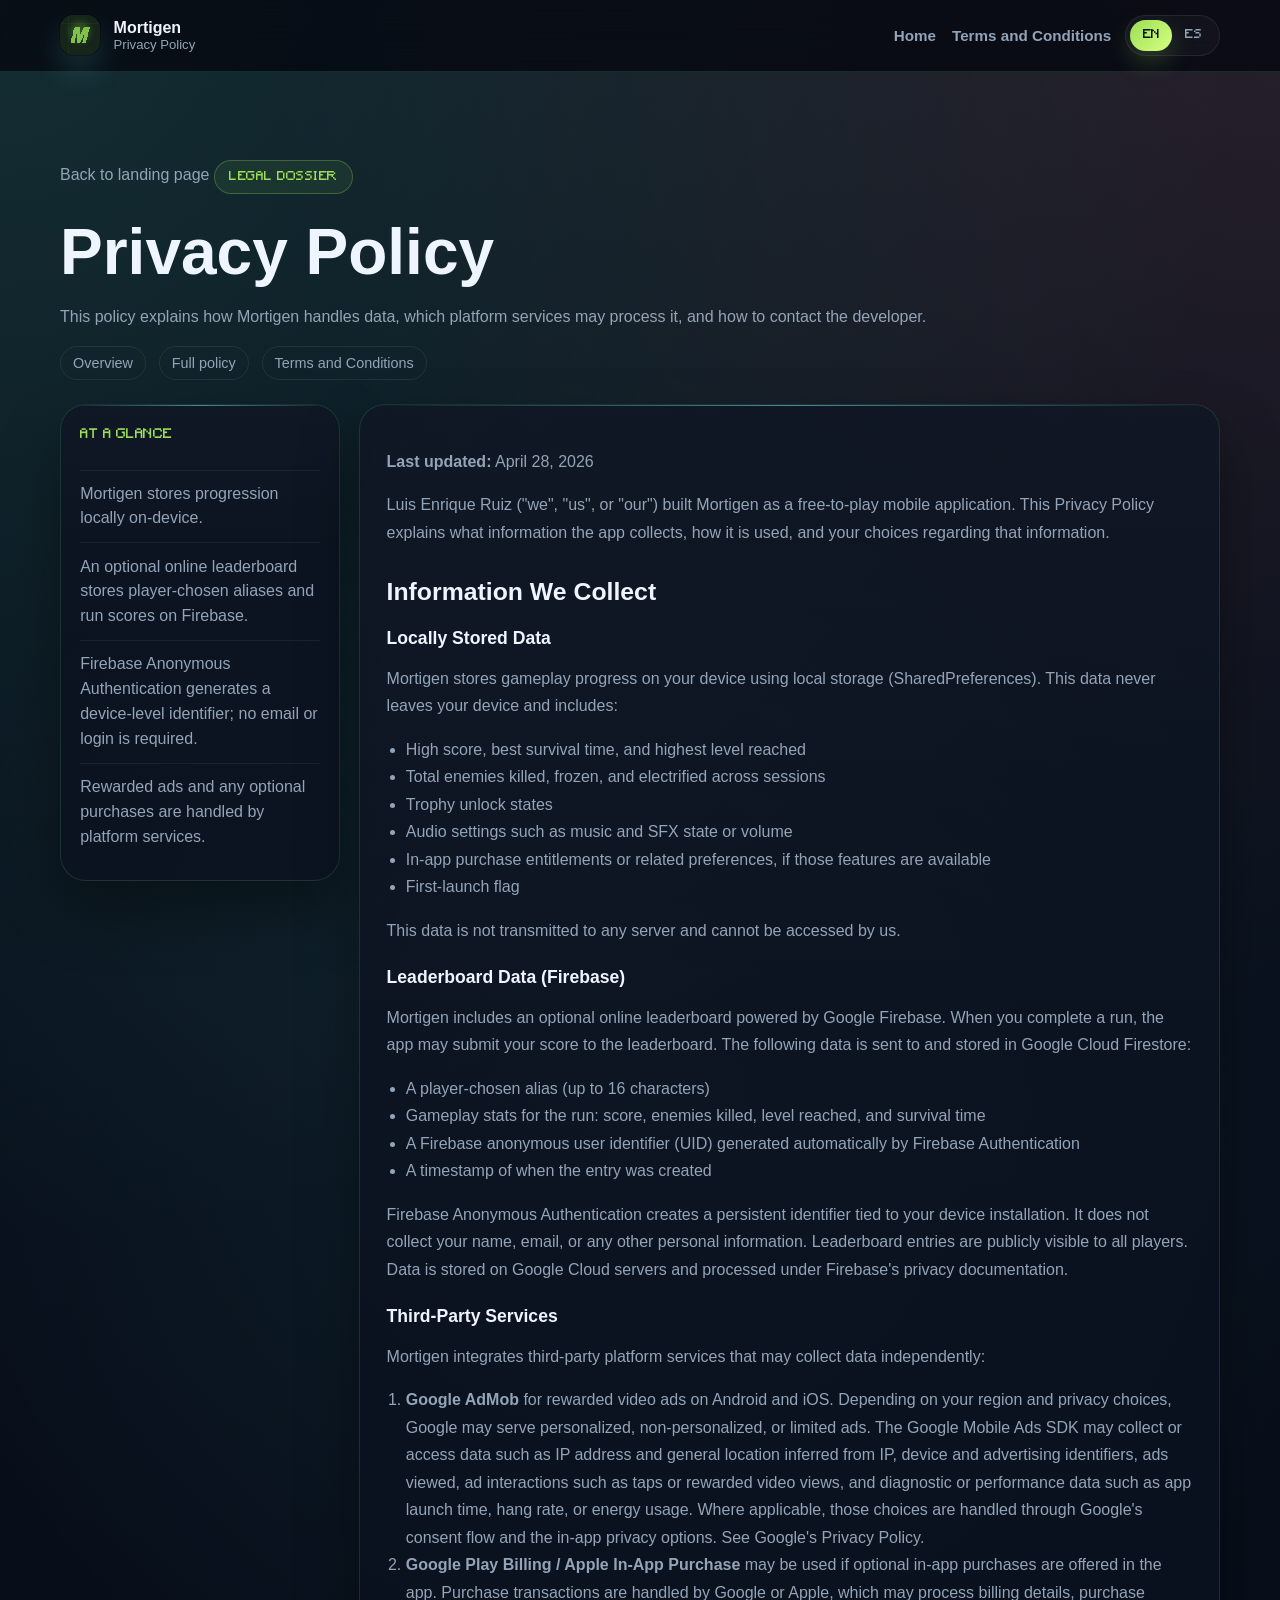
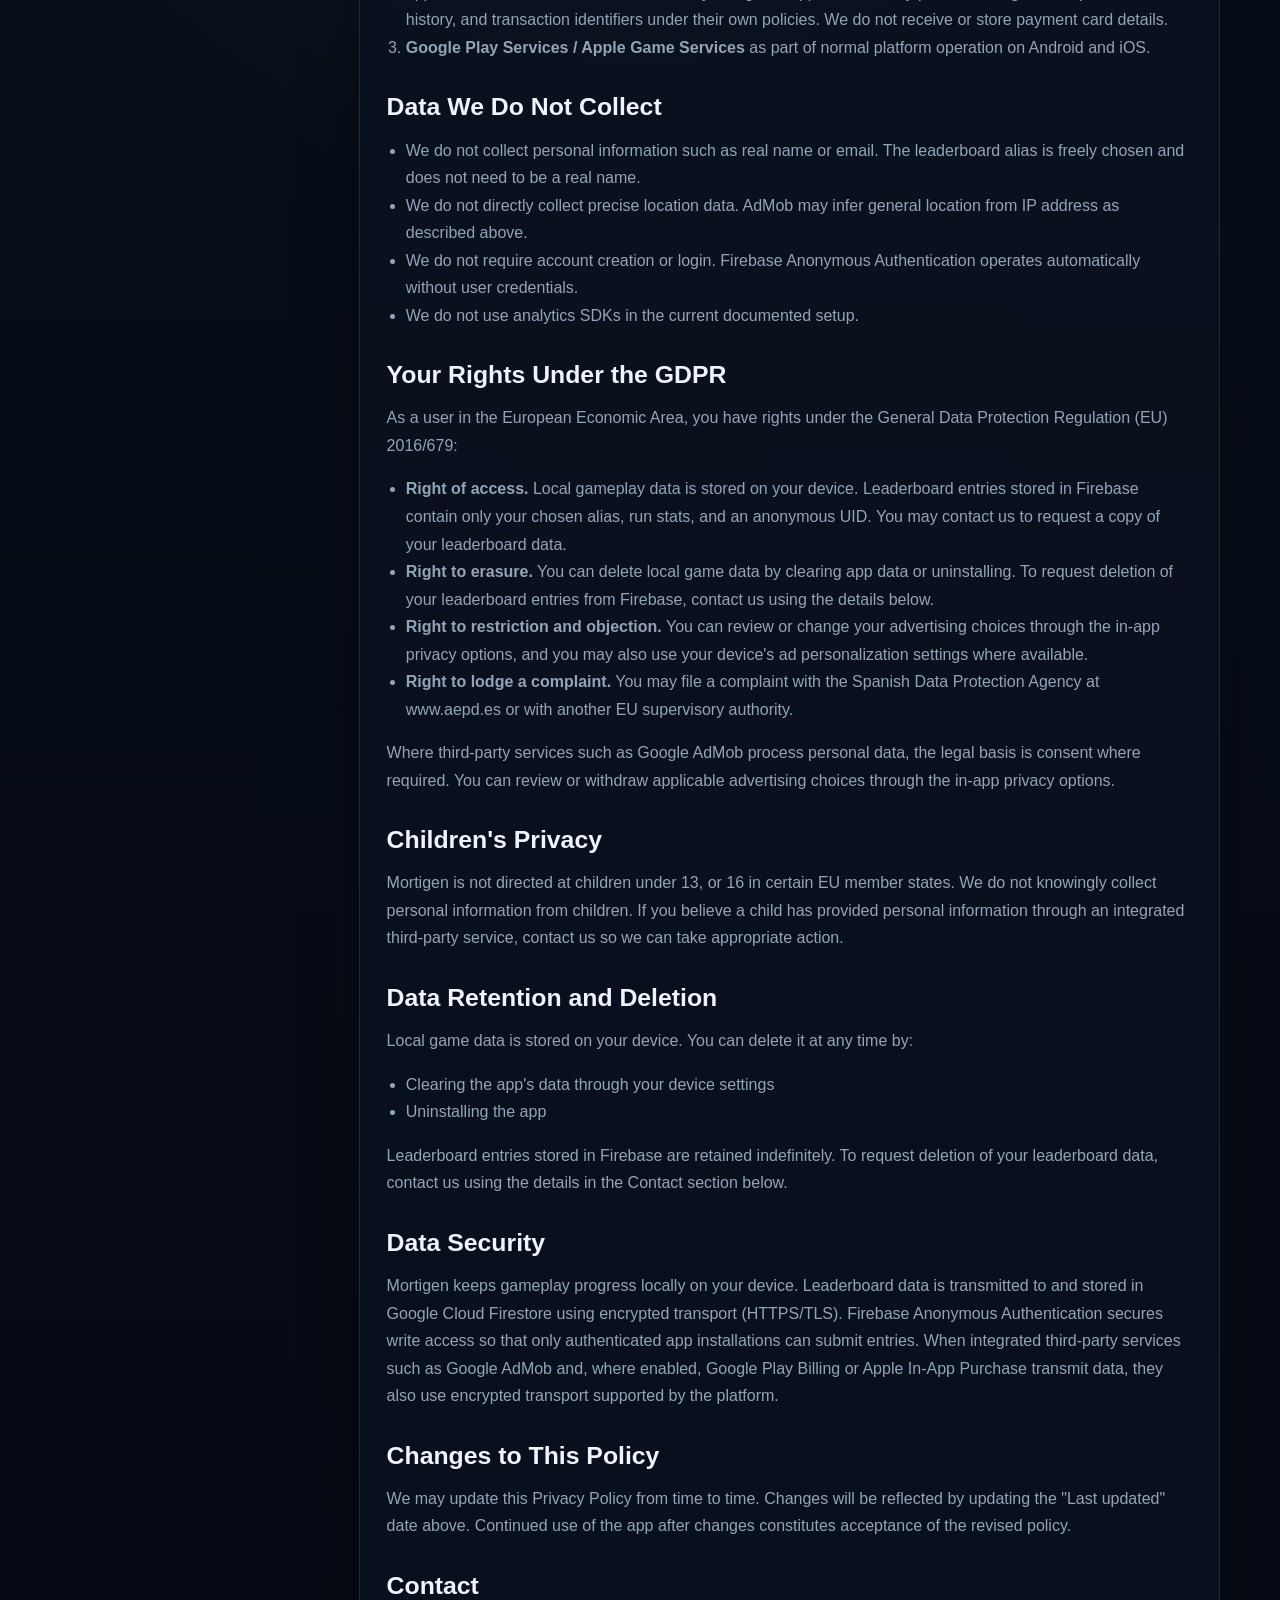
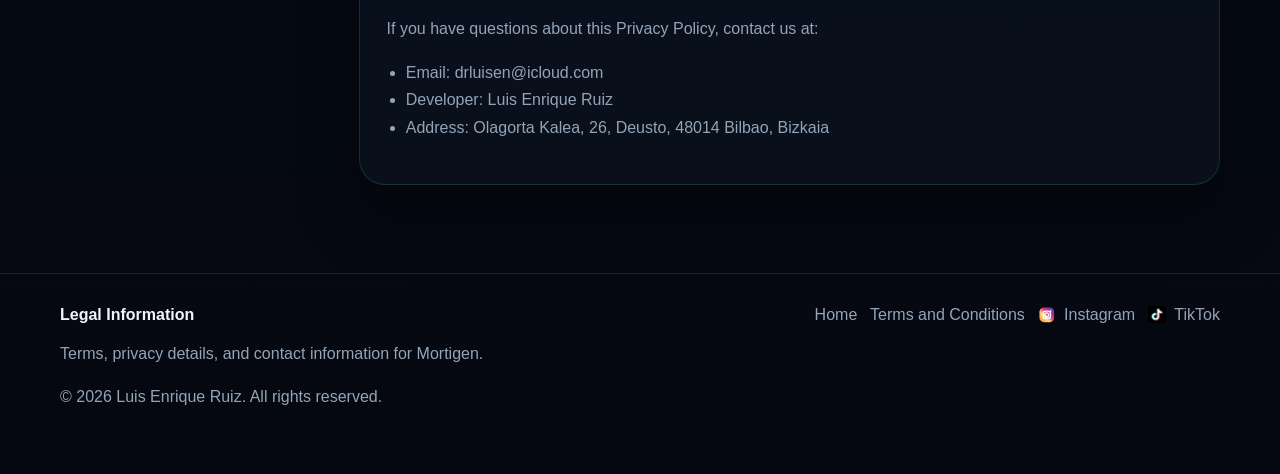
==== privacy.html @ a8d17918 "fixes" ====
<!doctype html>
<html lang="en">
  <head>
    <meta charset="utf-8">
    <meta name="viewport" content="width=device-width, initial-scale=1">
    <title data-i18n="privacyPage.meta.title">Mortigen | Privacy Policy</title>
    <meta
      name="description"
      data-i18n-content="privacyPage.meta.description"
      content="Privacy Policy for Mortigen, covering local storage, optional platform services, and user rights."
    >
    <meta property="og:type" content="website">
    <meta
      property="og:title"
      data-i18n-content="privacyPage.meta.title"
      content="Mortigen | Privacy Policy"
    >
    <meta
      property="og:description"
      data-i18n-content="privacyPage.meta.description"
      content="Privacy Policy for Mortigen, covering local storage, optional platform services, and user rights."
    >
    <meta property="og:url" content="https://koldo92.github.io/mortigen/privacy.html">
    <meta property="og:image" content="https://koldo92.github.io/mortigen/assets/images/night.png">
    <meta name="twitter:card" content="summary_large_image">
    <meta
      name="twitter:title"
      data-i18n-content="privacyPage.meta.title"
      content="Mortigen | Privacy Policy"
    >
    <meta
      name="twitter:description"
      data-i18n-content="privacyPage.meta.description"
      content="Privacy Policy for Mortigen, covering local storage, optional platform services, and user rights."
    >
    <meta name="twitter:image" content="https://koldo92.github.io/mortigen/assets/images/night.png">
    <link rel="icon" type="image/png" sizes="32x32" href="assets/images/favicon-32x32.png">
    <link rel="icon" type="image/png" sizes="16x16" href="assets/images/favicon-16x16.png">
    <link rel="icon" type="image/png" sizes="192x192" href="assets/images/favicon-192x192.png">
    <link rel="apple-touch-icon" sizes="180x180" href="assets/images/apple-touch-icon.png">
    <meta name="theme-color" content="#050811">
    <link rel="stylesheet" href="assets/css/site.css">
    <script src="assets/js/home-i18n.js" defer></script>
  </head>
  <body>
    <header class="topbar">
      <div class="container topbar-inner">
        <a
          class="brand"
          href="index.html"
          data-i18n-href="links.home"
          data-i18n-aria-label="brand.homeAria"
          aria-label="Mortigen home"
        >
          <span class="brand-mark">
            <img
              class="pixel-art"
              src="assets/images/app_icon.png"
              alt=""
              aria-hidden="true"
            >
          </span>
          <span class="brand-copy">
            <strong>Mortigen</strong>
            <small data-i18n="privacyPage.brandTagline">Privacy Policy</small>
          </span>
        </a>

        <div class="topbar-tools">
          <nav
            class="nav"
            data-i18n-aria-label="nav.primaryAria"
            aria-label="Primary navigation"
          >
            <a
              href="index.html"
              data-i18n="nav.home"
              data-i18n-href="links.home"
            >
              Home
            </a>
            <a
              href="terms.html"
              data-i18n="nav.terms"
              data-i18n-href="links.terms"
            >
              Terms and Conditions
            </a>
          </nav>

          <div
            class="lang-switch"
            role="group"
            data-i18n-aria-label="lang.aria"
            aria-label="Language selector"
          >
            <button
              class="lang-switch__button"
              type="button"
              data-lang-toggle="en"
              aria-pressed="true"
            >
              EN
            </button>
            <button
              class="lang-switch__button"
              type="button"
              data-lang-toggle="es"
              aria-pressed="false"
            >
              ES
            </button>
          </div>
        </div>
      </div>
    </header>

    <main>
      <section class="section legal-hero">
        <div class="container">
          <a
            class="back-link"
            href="index.html"
            data-i18n="privacyPage.backLink"
            data-i18n-href="links.home"
          >
            Back to landing page
          </a>
          <span class="pill" data-i18n="privacyPage.hero.pill">Legal dossier</span>
          <h1 data-i18n="privacyPage.hero.heading">Privacy Policy</h1>
          <p
            class="section-copy legal-intro"
            data-i18n-html="privacyPage.hero.intro"
          >
            This policy explains how Mortigen handles data, which platform
            services may process it, and how to contact the developer.
          </p>
          <div class="quick-links">
            <a href="#overview" data-i18n="privacyPage.quick.overview">Overview</a>
            <a href="#full-policy" data-i18n="privacyPage.quick.fullPolicy">
              Full policy
            </a>
            <a
              href="terms.html"
              data-i18n="nav.terms"
              data-i18n-href="links.terms"
            >
              Terms and Conditions
            </a>
          </div>
        </div>
      </section>

      <section class="section section-tight">
        <div class="container legal-shell">
          <aside class="legal-sidebar">
            <article class="legal-card panel" id="overview">
              <span class="section-kicker" data-i18n="privacyPage.overview.kicker">
                At a glance
              </span>
              <ul>
                <li data-i18n="privacyPage.overview.item1">
                  Mortigen stores progression locally on-device.
                </li>
                <li data-i18n="privacyPage.overview.item2">
                  An optional online leaderboard stores player-chosen aliases
                  and run scores on Firebase.
                </li>
                <li data-i18n="privacyPage.overview.item3">
                  Firebase Anonymous Authentication generates a device-level
                  identifier; no email or login is required.
                </li>
                <li data-i18n="privacyPage.overview.item4">
                  Rewarded ads and any optional purchases are handled by
                  platform services.
                </li>
              </ul>
            </article>

          </aside>

          <article class="legal-article panel" id="full-policy">
            <p data-i18n-html="privacyPage.lastUpdated">
              <strong>Last updated:</strong> April 28, 2026
            </p>

            <p data-i18n-html="privacyPage.intro">
              Luis Enrique Ruiz ("we", "us", or "our") built Mortigen as a
              free-to-play mobile application. This Privacy Policy explains what
              information the app collects, how it is used, and your choices
              regarding that information.
            </p>

            <h2 data-i18n="privacyPage.collect.heading">Information We Collect</h2>

            <h3 data-i18n="privacyPage.local.heading">Locally Stored Data</h3>
            <p data-i18n="privacyPage.local.body1">
              Mortigen stores gameplay progress on your device using local
              storage (SharedPreferences). This data never leaves your device
              and includes:
            </p>
            <ul>
              <li data-i18n="privacyPage.local.item1">
                High score, best survival time, and highest level reached
              </li>
              <li data-i18n="privacyPage.local.item2">
                Total enemies killed, frozen, and electrified across sessions
              </li>
              <li data-i18n="privacyPage.local.item3">Trophy unlock states</li>
              <li data-i18n="privacyPage.local.item4">
                Audio settings such as music and SFX state or volume
              </li>
              <li data-i18n="privacyPage.local.item5">
                In-app purchase entitlements or related preferences, if those
                features are available
              </li>
              <li data-i18n="privacyPage.local.item6">First-launch flag</li>
            </ul>
            <p data-i18n="privacyPage.local.body2">
              This data is not transmitted to any server and cannot be accessed
              by us.
            </p>

            <h3 data-i18n="privacyPage.leaderboard.heading">Leaderboard Data (Firebase)</h3>
            <p data-i18n="privacyPage.leaderboard.body1">
              Mortigen includes an optional online leaderboard powered by
              Google Firebase. When you complete a run, the app may submit
              your score to the leaderboard. The following data is sent to
              and stored in Google Cloud Firestore:
            </p>
            <ul>
              <li data-i18n="privacyPage.leaderboard.item1">
                A player-chosen alias (up to 16 characters)
              </li>
              <li data-i18n="privacyPage.leaderboard.item2">
                Gameplay stats for the run: score, enemies killed, level
                reached, and survival time
              </li>
              <li data-i18n="privacyPage.leaderboard.item3">
                A Firebase anonymous user identifier (UID) generated
                automatically by Firebase Authentication
              </li>
              <li data-i18n="privacyPage.leaderboard.item4">
                A timestamp of when the entry was created
              </li>
            </ul>
            <p data-i18n-html="privacyPage.leaderboard.body2">
              Firebase Anonymous Authentication creates a persistent
              identifier tied to your device installation. It does not
              collect your name, email, or any other personal information.
              Leaderboard entries are publicly visible to all players. Data
              is stored on Google Cloud servers and processed under
              <a
                href="https://firebase.google.com/support/privacy"
                target="_blank"
                rel="noopener noreferrer"
              >
                Firebase's privacy documentation
              </a>.
            </p>

            <h3 data-i18n="privacyPage.thirdParty.heading">Third-Party Services</h3>
            <p data-i18n="privacyPage.thirdParty.intro">
              Mortigen integrates third-party platform services that may collect
              data independently:
            </p>
            <ol>
              <li data-i18n-html="privacyPage.thirdParty.item1">
                <strong>Google AdMob</strong> for rewarded video ads on Android
                and iOS. Depending on your region and privacy choices, Google
                may serve personalized, non-personalized, or limited ads. The
                Google Mobile Ads SDK may collect or access data such as IP
                address and general location inferred from IP, device and
                advertising identifiers, ads viewed, ad interactions such as
                taps or rewarded video views, and diagnostic or performance
                data such as app launch time, hang rate, or energy usage.
                Where applicable, those choices are handled through Google's
                consent flow and the in-app privacy options. See
                <a
                  href="https://policies.google.com/privacy"
                  target="_blank"
                  rel="noopener noreferrer"
                >
                  Google's Privacy Policy
                </a>.
              </li>
              <li data-i18n-html="privacyPage.thirdParty.item2">
                <strong>Google Play Billing / Apple In-App Purchase</strong>
                may be used if optional in-app purchases are offered in the
                app. Purchase transactions are handled by Google or Apple,
                which may process billing details, purchase history, and
                transaction identifiers under their own policies. We do not
                receive or store payment card details.
              </li>
              <li data-i18n-html="privacyPage.thirdParty.item3">
                <strong>Google Play Services / Apple Game Services</strong> as
                part of normal platform operation on Android and iOS.
              </li>
            </ol>

            <h2 data-i18n="privacyPage.noCollect.heading">Data We Do Not Collect</h2>
            <ul>
              <li data-i18n="privacyPage.noCollect.item1">
                We do not collect personal information such as real name or
                email. The leaderboard alias is freely chosen and does not
                need to be a real name.
              </li>
              <li data-i18n="privacyPage.noCollect.item2">
                We do not directly collect precise location data. AdMob may
                infer general location from IP address as described above.
              </li>
              <li data-i18n="privacyPage.noCollect.item3">
                We do not require account creation or login. Firebase
                Anonymous Authentication operates automatically without
                user credentials.
              </li>
              <li data-i18n="privacyPage.noCollect.item4">
                We do not use analytics SDKs in the current documented setup.
              </li>
            </ul>

            <h2 data-i18n="privacyPage.gdpr.heading">Your Rights Under the GDPR</h2>
            <p data-i18n="privacyPage.gdpr.intro">
              As a user in the European Economic Area, you have rights under the
              General Data Protection Regulation (EU) 2016/679:
            </p>
            <ul>
              <li data-i18n-html="privacyPage.gdpr.item1">
                <strong>Right of access.</strong> Local gameplay data is
                stored on your device. Leaderboard entries stored in
                Firebase contain only your chosen alias, run stats, and an
                anonymous UID. You may contact us to request a copy of your
                leaderboard data.
              </li>
              <li data-i18n-html="privacyPage.gdpr.item2">
                <strong>Right to erasure.</strong> You can delete local game
                data by clearing app data or uninstalling. To request
                deletion of your leaderboard entries from Firebase, contact
                us using the details below.
              </li>
              <li data-i18n-html="privacyPage.gdpr.item3">
                <strong>Right to restriction and objection.</strong> You can
                review or change your advertising choices through the in-app
                privacy options, and you may also use your device's ad
                personalization settings where available.
              </li>
              <li data-i18n-html="privacyPage.gdpr.item4">
                <strong>Right to lodge a complaint.</strong> You may file a
                complaint with the Spanish Data Protection Agency at
                <a
                  href="https://www.aepd.es"
                  target="_blank"
                  rel="noopener noreferrer"
                >
                  www.aepd.es
                </a>
                or with another EU supervisory authority.
              </li>
            </ul>
            <p data-i18n="privacyPage.gdpr.body">
              Where third-party services such as Google AdMob process personal
              data, the legal basis is consent where required. You can review
              or withdraw applicable advertising choices through the in-app
              privacy options.
            </p>

            <h2 data-i18n="privacyPage.children.heading">Children's Privacy</h2>
            <p data-i18n="privacyPage.children.body">
              Mortigen is not directed at children under 13, or 16 in certain
              EU member states. We do not knowingly collect personal information
              from children. If you believe a child has provided personal
              information through an integrated third-party service, contact us
              so we can take appropriate action.
            </p>

            <h2 data-i18n="privacyPage.retention.heading">
              Data Retention and Deletion
            </h2>
            <p data-i18n="privacyPage.retention.intro">
              Local game data is stored on your device. You can delete it
              at any time by:
            </p>
            <ul>
              <li data-i18n="privacyPage.retention.item1">
                Clearing the app's data through your device settings
              </li>
              <li data-i18n="privacyPage.retention.item2">Uninstalling the app</li>
            </ul>
            <p data-i18n="privacyPage.retention.body">
              Leaderboard entries stored in Firebase are retained
              indefinitely. To request deletion of your leaderboard data,
              contact us using the details in the Contact section below.
            </p>

            <h2 data-i18n="privacyPage.security.heading">Data Security</h2>
            <p data-i18n="privacyPage.security.body">
              Mortigen keeps gameplay progress locally on your device.
              Leaderboard data is transmitted to and stored in Google Cloud
              Firestore using encrypted transport (HTTPS/TLS). Firebase
              Anonymous Authentication secures write access so that only
              authenticated app installations can submit entries. When
              integrated third-party services such as Google AdMob and,
              where enabled, Google Play Billing or Apple In-App Purchase
              transmit data, they also use encrypted transport supported by
              the platform.
            </p>

            <h2 data-i18n="privacyPage.changes.heading">Changes to This Policy</h2>
            <p data-i18n="privacyPage.changes.body">
              We may update this Privacy Policy from time to time. Changes will
              be reflected by updating the "Last updated" date above. Continued
              use of the app after changes constitutes acceptance of the revised
              policy.
            </p>

            <h2 data-i18n="privacyPage.contact.heading">Contact</h2>
            <p data-i18n="privacyPage.contact.intro">
              If you have questions about this Privacy Policy, contact us at:
            </p>
            <ul>
              <li data-i18n-html="privacyPage.contact.item1">
                Email: drluisen@icloud.com
              </li>
              <li data-i18n-html="privacyPage.contact.item2">
                Developer: Luis Enrique Ruiz
              </li>
              <li data-i18n-html="privacyPage.contact.item3">
                Address: Olagorta Kalea, 26, Deusto, 48014 Bilbao, Bizkaia
              </li>
            </ul>
          </article>
        </div>
      </section>
    </main>

    <footer class="footer">
      <div class="container footer-inner">
        <div>
          <strong data-i18n="legal.footer.title">Legal Information</strong>
          <p data-i18n="legal.footer.body">
            Terms, privacy details, and contact information for Mortigen.
          </p>
          <p data-i18n="footer.copyright">
            © 2026 Luis Enrique Ruiz. All rights reserved.
          </p>
        </div>

        <div class="footer-links">
          <a
            href="index.html"
            data-i18n="nav.home"
            data-i18n-href="links.home"
          >
            Home
          </a>
          <a
            href="terms.html"
            data-i18n="nav.terms"
            data-i18n-href="links.terms"
          >
            Terms and Conditions
          </a>
          <div class="footer-social-links">
            <a
              class="footer-social-link"
              href="https://www.instagram.com/mortigengame"
              target="_blank"
              rel="noopener noreferrer"
              aria-label="Instagram"
              title="Instagram"
            >
              <svg viewBox="0 0 24 24" aria-hidden="true" focusable="false">
                <defs>
                  <linearGradient id="instagram-gradient-privacy" x1="0%" y1="100%" x2="100%" y2="0%">
                    <stop offset="0%" stop-color="#f58529" />
                    <stop offset="35%" stop-color="#feda77" />
                    <stop offset="60%" stop-color="#dd2a7b" />
                    <stop offset="82%" stop-color="#8134af" />
                    <stop offset="100%" stop-color="#515bd4" />
                  </linearGradient>
                </defs>
                <rect x="2" y="2" width="20" height="20" rx="6" fill="url(#instagram-gradient-privacy)" />
                <rect x="7" y="7" width="10" height="10" rx="3" fill="none" stroke="#fff" stroke-width="1.8" />
                <circle cx="12" cy="12" r="2.7" fill="none" stroke="#fff" stroke-width="1.8" />
                <circle cx="17.1" cy="6.9" r="1.2" fill="#fff" />
              </svg>
              <span>Instagram</span>
            </a>
            <a
              class="footer-social-link"
              href="https://www.tiktok.com/@mortigengame"
              target="_blank"
              rel="noopener noreferrer"
              aria-label="TikTok"
              title="TikTok"
            >
              <img
                src="assets/images/tiktok-icon-black-square.png"
                alt=""
                width="24"
                height="24"
              />
              <span>TikTok</span>
            </a>
          </div>
        </div>
      </div>
    </footer>
  </body>
</html>
---- assets/css/site.css ----
@font-face {
  font-family: "RetroFont";
  src: url("../fonts/retrofont.ttf") format("truetype");
  font-display: swap;
}

:root {
  --bg: #050811;
  --bg-2: #091320;
  --panel: rgba(11, 18, 31, 0.84);
  --panel-strong: rgba(16, 26, 42, 0.96);
  --line: rgba(118, 255, 168, 0.13);
  --line-strong: rgba(122, 255, 195, 0.3);
  --text: #eef5ff;
  --muted: #94a4b8;
  --toxic: #9dde57;
  --teal: #6debe8;
  --amber: #ffd66a;
  --danger: #ff7a7a;
  --shadow: 0 30px 60px rgba(0, 0, 0, 0.35);
  --radius: 26px;
  --radius-sm: 18px;
  --font-display: "RetroFont", "Trebuchet MS", sans-serif;
  --font-body: "Avenir Next", "Segoe UI", "Helvetica Neue", sans-serif;
  --font-mono: "SFMono-Regular", "Menlo", "Consolas", monospace;
}

* {
  box-sizing: border-box;
}

html {
  scroll-behavior: smooth;
}

body {
  margin: 0;
  min-height: 100vh;
  font-family: var(--font-body);
  color: var(--text);
  background:
    radial-gradient(circle at top left, rgba(100, 239, 186, 0.12), transparent 32%),
    radial-gradient(circle at top right, rgba(255, 122, 122, 0.12), transparent 26%),
    radial-gradient(circle at 50% 30%, rgba(109, 235, 232, 0.08), transparent 28%),
    linear-gradient(180deg, var(--bg-2), var(--bg));
}

body::before,
body::after {
  content: "";
  position: fixed;
  inset: 0;
  pointer-events: none;
  z-index: -1;
}

body::before {
  opacity: 0.22;
  background:
    linear-gradient(90deg, rgba(255, 255, 255, 0.015) 1px, transparent 1px),
    linear-gradient(rgba(255, 255, 255, 0.015) 1px, transparent 1px);
  background-size: 48px 48px;
}

body::after {
  background:
    repeating-linear-gradient(
      180deg,
      rgba(255, 255, 255, 0.02) 0,
      rgba(255, 255, 255, 0.02) 1px,
      transparent 2px,
      transparent 6px
    );
  opacity: 0.14;
}

a {
  color: inherit;
  text-decoration: none;
}

img {
  display: block;
  max-width: 100%;
}

.pixel-art {
  image-rendering: pixelated;
  image-rendering: crisp-edges;
}

.container {
  width: min(calc(100% - 2rem), 1160px);
  margin: 0 auto;
}

.panel {
  position: relative;
  overflow: hidden;
  border: 1px solid var(--line);
  border-radius: var(--radius);
  background:
    linear-gradient(180deg, rgba(255, 255, 255, 0.015), transparent 32%),
    var(--panel);
  box-shadow: var(--shadow);
}

.panel::before {
  content: "";
  position: absolute;
  inset: 0 0 auto;
  height: 1px;
  background: linear-gradient(90deg, transparent, rgba(109, 235, 232, 0.55), transparent);
}

.pill,
.section-kicker,
.eyebrow {
  font-family: var(--font-display);
  letter-spacing: 0.04em;
}

.pill {
  display: inline-flex;
  align-items: center;
  gap: 0.5rem;
  margin-bottom: 1.4rem;
  padding: 0.6rem 0.9rem;
  border: 1px solid rgba(157, 222, 87, 0.28);
  border-radius: 999px;
  background: rgba(157, 222, 87, 0.08);
  color: var(--toxic);
  font-size: 0.78rem;
  text-transform: uppercase;
}

.section-kicker,
.eyebrow {
  display: inline-block;
  margin-bottom: 0.7rem;
  color: var(--toxic);
  font-size: 0.8rem;
  text-transform: uppercase;
}

.topbar {
  position: sticky;
  top: 0;
  z-index: 20;
  border-bottom: 1px solid var(--line);
  background: rgba(5, 8, 17, 0.8);
  backdrop-filter: blur(18px);
}

.topbar-inner {
  display: flex;
  align-items: center;
  justify-content: space-between;
  gap: 1.25rem;
  padding: 0.95rem 0;
}

.brand {
  display: inline-flex;
  align-items: center;
  gap: 0.85rem;
}

.brand-mark {
  display: grid;
  place-items: center;
  width: 2.5rem;
  height: 2.5rem;
  border-radius: 0.85rem;
  overflow: hidden;
  background: rgba(255, 255, 255, 0.04);
  box-shadow: 0 0 0 1px rgba(5, 8, 17, 0.35), 0 16px 30px rgba(109, 235, 232, 0.16);
}

.brand-mark img {
  width: 100%;
  height: 100%;
  object-fit: cover;
}

.brand-copy {
  display: flex;
  flex-direction: column;
}

.brand-copy strong {
  font-size: 1rem;
}

.brand-copy small {
  color: var(--muted);
  font-size: 0.82rem;
}

.nav {
  display: flex;
  flex-wrap: wrap;
  gap: 1rem;
  align-items: center;
}

.topbar-tools {
  display: flex;
  flex-wrap: wrap;
  justify-content: flex-end;
  align-items: center;
  gap: 0.85rem;
}

.nav a {
  color: var(--muted);
  font-size: 0.95rem;
  font-weight: 600;
  transition: color 160ms ease;
}

.nav a:hover,
.nav a:focus-visible {
  color: var(--text);
}

.lang-switch {
  display: inline-flex;
  align-items: center;
  padding: 0.25rem;
  border: 1px solid rgba(255, 255, 255, 0.08);
  border-radius: 999px;
  background: rgba(255, 255, 255, 0.03);
}

.lang-switch__button {
  border: 0;
  border-radius: 999px;
  background: transparent;
  color: var(--muted);
  font-family: var(--font-display);
  font-size: 0.78rem;
  letter-spacing: 0.04em;
  padding: 0.55rem 0.8rem;
  cursor: pointer;
  transition:
    color 160ms ease,
    background 160ms ease,
    box-shadow 160ms ease;
}

.lang-switch__button[aria-pressed="true"] {
  color: #07100a;
  background: linear-gradient(135deg, var(--toxic), #d6ff80);
  box-shadow: 0 10px 24px rgba(157, 222, 87, 0.22);
}

.lang-switch__button:hover,
.lang-switch__button:focus-visible {
  color: var(--text);
  outline: none;
}

.section {
  padding: 5.5rem 0;
}

.section-tight {
  padding-top: 0;
}

.section-header {
  max-width: 760px;
  margin-bottom: 2rem;
}

.section-copy,
.hero-note,
.story-card p,
.feature-card p,
.threat-card p,
.privacy-card p,
.footer p,
.legal-intro {
  color: var(--muted);
  line-height: 1.7;
}

h1,
h2,
h3 {
  margin: 0 0 0.75rem;
  line-height: 1.1;
}

h1 {
  max-width: 12ch;
  font-size: clamp(2.8rem, 6vw, 5.35rem);
}

h2 {
  font-size: clamp(1.9rem, 3vw, 3rem);
}

h3 {
  font-size: 1.35rem;
}

.logo-wrap {
  max-width: 520px;
  margin-bottom: 1.2rem;
}

.hero {
  padding-top: 4rem;
}

.hero-grid {
  display: grid;
  grid-template-columns: minmax(0, 1.04fr) minmax(0, 0.96fr);
  gap: 2rem;
  align-items: center;
}

.hero-actions,
.footer-links,
.quick-links,
.feature-meta {
  display: flex;
  flex-wrap: wrap;
  gap: 0.8rem;
}

.hero-actions {
  align-items: center;
}

.button {
  display: inline-flex;
  align-items: center;
  justify-content: center;
  min-height: 3.2rem;
  padding: 0.92rem 1.25rem;
  border: 1px solid transparent;
  border-radius: 999px;
  font-weight: 700;
  transition:
    transform 180ms ease,
    border-color 180ms ease,
    box-shadow 180ms ease,
    background 180ms ease;
}

.button:hover,
.button:focus-visible {
  transform: translateY(-2px);
}

.button.primary {
  background: linear-gradient(135deg, var(--toxic), #d6ff80);
  color: #07100a;
  box-shadow: 0 18px 36px rgba(157, 222, 87, 0.22);
}

.button.secondary {
  border-color: var(--line-strong);
  background: rgba(109, 235, 232, 0.08);
  color: var(--text);
}

.button.ghost {
  border-color: rgba(255, 255, 255, 0.08);
  background: rgba(255, 255, 255, 0.03);
  color: var(--muted);
}

.button.placeholder::after {
  content: attr(data-placeholder-label);
  margin-left: 0.6rem;
  padding: 0.2rem 0.42rem;
  border-radius: 999px;
  background: rgba(0, 0, 0, 0.16);
  font-size: 0.72rem;
  text-transform: uppercase;
}

.store-badge-link {
  display: inline-flex;
  align-items: center;
  justify-content: center;
  inline-size: 13rem;
  block-size: 4.25rem;
  overflow: hidden;
  line-height: 0;
  transition:
    transform 180ms ease,
    opacity 180ms ease;
}

.store-badge-link:hover,
.store-badge-link:focus-visible {
  transform: translateY(-2px);
}

.store-badge-link:focus-visible {
  outline: 2px solid rgba(109, 235, 232, 0.82);
  outline-offset: 4px;
  border-radius: 14px;
}

.store-badge {
  display: block;
  width: auto;
  height: auto;
  max-width: none;
}

.store-badge--app-store {
  height: 3.55rem;
  max-width: 100%;
}

.store-badge--google {
  height: 3.3rem;
  max-width: 100%;
}

.hero-note {
  max-width: 52ch;
  margin-top: 1rem;
}

.stat-row,
.metrics-grid,
.story-grid,
.features-grid,
.threat-grid,
.privacy-grid {
  display: grid;
  gap: 1rem;
}

.stat-row {
  margin-top: 2rem;
  grid-template-columns: repeat(4, minmax(0, 1fr));
}

.stat-card,
.metric-block,
.privacy-card {
  padding: 1.25rem;
}

.stat-card strong,
.metric-value {
  display: block;
  margin-bottom: 0.45rem;
  font-size: 1.4rem;
  font-weight: 800;
}

.stat-card span,
.metric-label {
  color: var(--muted);
  line-height: 1.5;
}

.hero-scene {
  display: grid;
  grid-template-columns: 1fr;
  gap: 1rem;
  align-items: start;
}

.hero-scene-row {
  display: grid;
  grid-template-columns: repeat(3, minmax(0, 1fr));
  gap: 1rem;
}

.hero-card,
.floating-card {
  padding: 0;
}

.portrait-card {
  position: relative;
  display: grid;
  grid-template-columns: minmax(0, 1fr) minmax(0, 1fr);
  gap: 0;
}

.portrait-card h2 {
  font-size: 2rem;
}

.portrait-copy {
  padding: 1.5rem;
  display: flex;
  flex-direction: column;
  justify-content: center;
}

.portrait-frame {
  min-height: 340px;
  border-left: 1px solid rgba(255, 255, 255, 0.08);
  border-radius: 0 calc(var(--radius) - 1px) calc(var(--radius) - 1px) 0;
  background:
    radial-gradient(circle at top, rgba(109, 235, 232, 0.16), transparent 40%),
    linear-gradient(180deg, rgba(7, 15, 25, 0.55), rgba(7, 15, 25, 0.92));
  display: flex;
  justify-content: center;
  align-items: center;
  overflow: hidden;
}

.portrait-frame img {
  width: min(100%, 420px);
  height: auto;
  max-height: 100%;
  object-fit: contain;
  object-position: center;
}

.floating-card {
  position: relative;
  display: flex;
  flex-direction: column;
  overflow: hidden;
}

.floating-card .scene-thumb {
  width: 100%;
  aspect-ratio: 16 / 10;
  border-radius: 0;
  object-fit: cover;
  border: none;
  border-bottom: 1px solid rgba(255, 255, 255, 0.06);
  background: rgba(255, 255, 255, 0.02);
}

.floating-card div {
  padding: 1rem 1.25rem 1.25rem;
}

.floating-card h3,
.floating-card p,
.floating-card .eyebrow {
  overflow-wrap: break-word;
  word-break: break-word;
}

.scene-card-a {
  animation: floatCard 6.2s ease-in-out infinite;
}

.scene-card-b {
  animation: floatCard 7.1s ease-in-out infinite;
  animation-delay: -1.2s;
}

.scene-card-c {
  animation: floatCard 6.6s ease-in-out infinite;
  animation-delay: -2.1s;
}

.metrics-grid {
  grid-template-columns: repeat(6, minmax(0, 1fr));
}

.metric-block {
  min-height: 100%;
}

.metric-value {
  color: var(--teal);
}

.story-grid {
  grid-template-columns: repeat(3, minmax(0, 1fr));
}

.story-card {
  display: flex;
  flex-direction: column;
}

.story-card img {
  width: 100%;
  aspect-ratio: 1 / 1;
  object-fit: cover;
  border-bottom: 1px solid rgba(255, 255, 255, 0.06);
}

.story-card div,
.feature-card,
.threat-card,
.gallery-main figcaption,
.gallery-stack figcaption,
.gallery-wide figcaption {
  padding: 1.2rem;
}

.features-grid {
  grid-template-columns: repeat(2, minmax(0, 1fr));
}

.feature-card {
  display: grid;
  grid-template-columns: 90px 1fr;
  gap: 1rem;
  align-items: start;
}

.icon-wrap {
  display: grid;
  place-items: center;
  width: 90px;
  min-height: 90px;
  border: 1px solid rgba(255, 255, 255, 0.08);
  border-radius: 24px;
  background:
    radial-gradient(circle at top, rgba(109, 235, 232, 0.16), transparent 42%),
    rgba(255, 255, 255, 0.02);
}

.icon-wrap img {
  width: 72px;
  height: 72px;
  max-width: 100%;
  max-height: 100%;
  object-fit: contain;
}

.feature-meta span {
  padding: 0.35rem 0.6rem;
  border: 1px solid rgba(255, 255, 255, 0.08);
  border-radius: 999px;
  color: var(--muted);
  font-size: 0.8rem;
}

.threat-grid,
.privacy-grid {
  grid-template-columns: repeat(3, minmax(0, 1fr));
}

.threat-card ul,
.legal-card ul {
  margin: 1rem 0 0;
  padding: 0;
  list-style: none;
}

.threat-card li,
.legal-card li {
  padding: 0.7rem 0;
  border-top: 1px solid rgba(255, 255, 255, 0.06);
  color: var(--muted);
  line-height: 1.55;
}

.gallery-layout {
  display: grid;
  grid-template-columns: repeat(3, minmax(0, 1fr));
  gap: 1rem;
  margin-bottom: 1rem;
}

.gallery-stack {
  display: contents;
}

.gallery-main img {
  width: 100%;
  aspect-ratio: 1 / 1;
  object-fit: cover;
}

.gallery-stack img {
  width: 100%;
  aspect-ratio: 1 / 1;
  object-fit: cover;
}

.gallery-wide img {
  width: 100%;
  aspect-ratio: 16 / 6;
  object-fit: contain;
  background: rgba(255, 255, 255, 0.02);
}

figcaption {
  color: var(--muted);
  line-height: 1.5;
}

.footer {
  padding: 2rem 0 3rem;
  border-top: 1px solid var(--line);
}

.footer-inner {
  display: flex;
  justify-content: space-between;
  gap: 1rem;
  align-items: flex-start;
}

.footer-copy {
  flex: 1 1 42rem;
  min-width: 0;
}

.footer-links a {
  color: var(--muted);
}

.footer-social-link {
  display: inline-flex;
  align-items: center;
  gap: 0.55rem;
}

.footer-social-links {
  display: inline-flex;
  flex-wrap: nowrap;
  gap: 0.8rem;
  white-space: nowrap;
}

.footer-social-link svg,
.footer-social-link img {
  width: 1.1rem;
  height: 1.1rem;
  flex: none;
}

.footer-legal-note {
  max-width: 52ch;
  margin-top: 0.8rem;
  color: rgba(148, 164, 184, 0.82);
  font-size: 0.82rem;
  line-height: 1.55;
}

.footer-legal-note-inline {
  display: flex;
  flex-wrap: wrap;
  gap: 0.15rem 0.8rem;
  max-width: 76ch;
}

.footer-links a:hover,
.footer-links a:focus-visible {
  color: var(--text);
}

.back-link {
  display: inline-flex;
  align-items: center;
  gap: 0.5rem;
  margin-bottom: 1rem;
  color: var(--muted);
}

.back-link:hover,
.back-link:focus-visible {
  color: var(--text);
}

.legal-hero {
  padding-bottom: 1.5rem;
}

.legal-hero h1 {
  max-width: none;
  font-size: clamp(2.4rem, 5vw, 4rem);
}

.legal-shell {
  display: grid;
  grid-template-columns: 280px minmax(0, 1fr);
  gap: 1.2rem;
  align-items: start;
}

.legal-sidebar {
  position: sticky;
  top: 6.5rem;
  display: grid;
  gap: 1rem;
}

.legal-card {
  padding: 1.2rem;
}

.legal-article {
  padding: 1.65rem;
}

.legal-article h2 {
  margin-top: 2rem;
  font-size: 1.55rem;
}

.legal-article h3 {
  margin-top: 1.5rem;
  font-size: 1.1rem;
}

.legal-article p,
.legal-article li {
  color: var(--muted);
  line-height: 1.72;
}

.legal-article ul,
.legal-article ol {
  padding-left: 1.2rem;
}

.quick-links a {
  padding: 0.5rem 0.75rem;
  border: 1px solid rgba(255, 255, 255, 0.08);
  border-radius: 999px;
  color: var(--muted);
  font-size: 0.9rem;
}

.quick-links a:hover,
.quick-links a:focus-visible {
  color: var(--text);
  border-color: var(--line-strong);
}

.pulse {
  animation: pulseGlow 2.8s ease-in-out infinite;
}

.scene-card-a {
  animation: floatCard 6.2s ease-in-out infinite;
}

.scene-card-b {
  animation: floatCard 7.1s ease-in-out infinite;
  animation-delay: -1.2s;
}

.scene-card-c {
  animation: floatCard 6.6s ease-in-out infinite;
  animation-delay: -2.1s;
}

@keyframes pulseGlow {
  0%,
  100% {
    box-shadow: 0 0 0 rgba(157, 222, 87, 0);
  }
  50% {
    box-shadow: 0 0 30px rgba(157, 222, 87, 0.16);
  }
}

@keyframes floatCard {
  0%,
  100% {
    transform: translateY(0);
  }
  50% {
    transform: translateY(-8px);
  }
}

@media (max-width: 1100px) {
  .hero-grid,
  .legal-shell,
  .gallery-layout {
    grid-template-columns: 1fr;
  }

  .hero-scene {
    min-height: 0;
  }

  .hero-scene-row {
    grid-template-columns: repeat(2, minmax(0, 1fr));
  }

  .portrait-card {
    grid-template-columns: 1fr;
  }

  .portrait-frame {
    border-left: none;
    border-top: 1px solid rgba(255, 255, 255, 0.08);
    border-radius: 0 0 calc(var(--radius) - 1px) calc(var(--radius) - 1px);
  }

  .scene-card-a,
  .scene-card-b,
  .scene-card-c {
    position: relative;
    inset: auto;
    width: 100%;
  }

  .legal-sidebar {
    position: static;
  }
}

@media (max-width: 900px) {
  .stat-row,
  .story-grid,
  .threat-grid,
  .privacy-grid {
    grid-template-columns: repeat(2, minmax(0, 1fr));
  }

  .metrics-grid {
    grid-template-columns: repeat(3, minmax(0, 1fr));
  }
}

@media (max-width: 700px) {
  .topbar-inner,
  .footer-inner {
    flex-direction: column;
    align-items: flex-start;
  }

  .footer-inner {
    justify-content: flex-start;
  }

  .footer-copy {
    flex: 0 0 auto;
  }

  .topbar-tools,
  .nav,
  .footer-links {
    width: 100%;
  }

  .topbar-tools {
    align-items: flex-start;
  }

  .hero {
    padding-top: 2.8rem;
  }

  .features-grid,
  .story-grid,
  .threat-grid,
  .privacy-grid,
  .stat-row,
  .metrics-grid {
    grid-template-columns: 1fr;
  }

  .hero-scene-row {
    grid-template-columns: 1fr;
  }

  .feature-card {
    grid-template-columns: 1fr;
  }

  .icon-wrap {
    width: 64px;
    height: 64px;
  }

  .portrait-frame {
    min-height: 320px;
  }
}

@media (max-width: 560px) {
  .container {
    width: min(calc(100% - 1.25rem), 1160px);
  }

  .button {
    width: 100%;
  }

  .hero-actions,
  .topbar-tools {
    flex-direction: column;
    align-items: stretch;
  }

  .hero-actions .store-badge-link {
    inline-size: min(100%, 13rem);
    align-self: flex-start;
  }

  .lang-switch {
    align-self: flex-start;
  }
}

@media (prefers-reduced-motion: reduce) {
  html {
    scroll-behavior: auto;
  }

  *,
  *::before,
  *::after {
    animation: none !important;
    transition: none !important;
  }
}
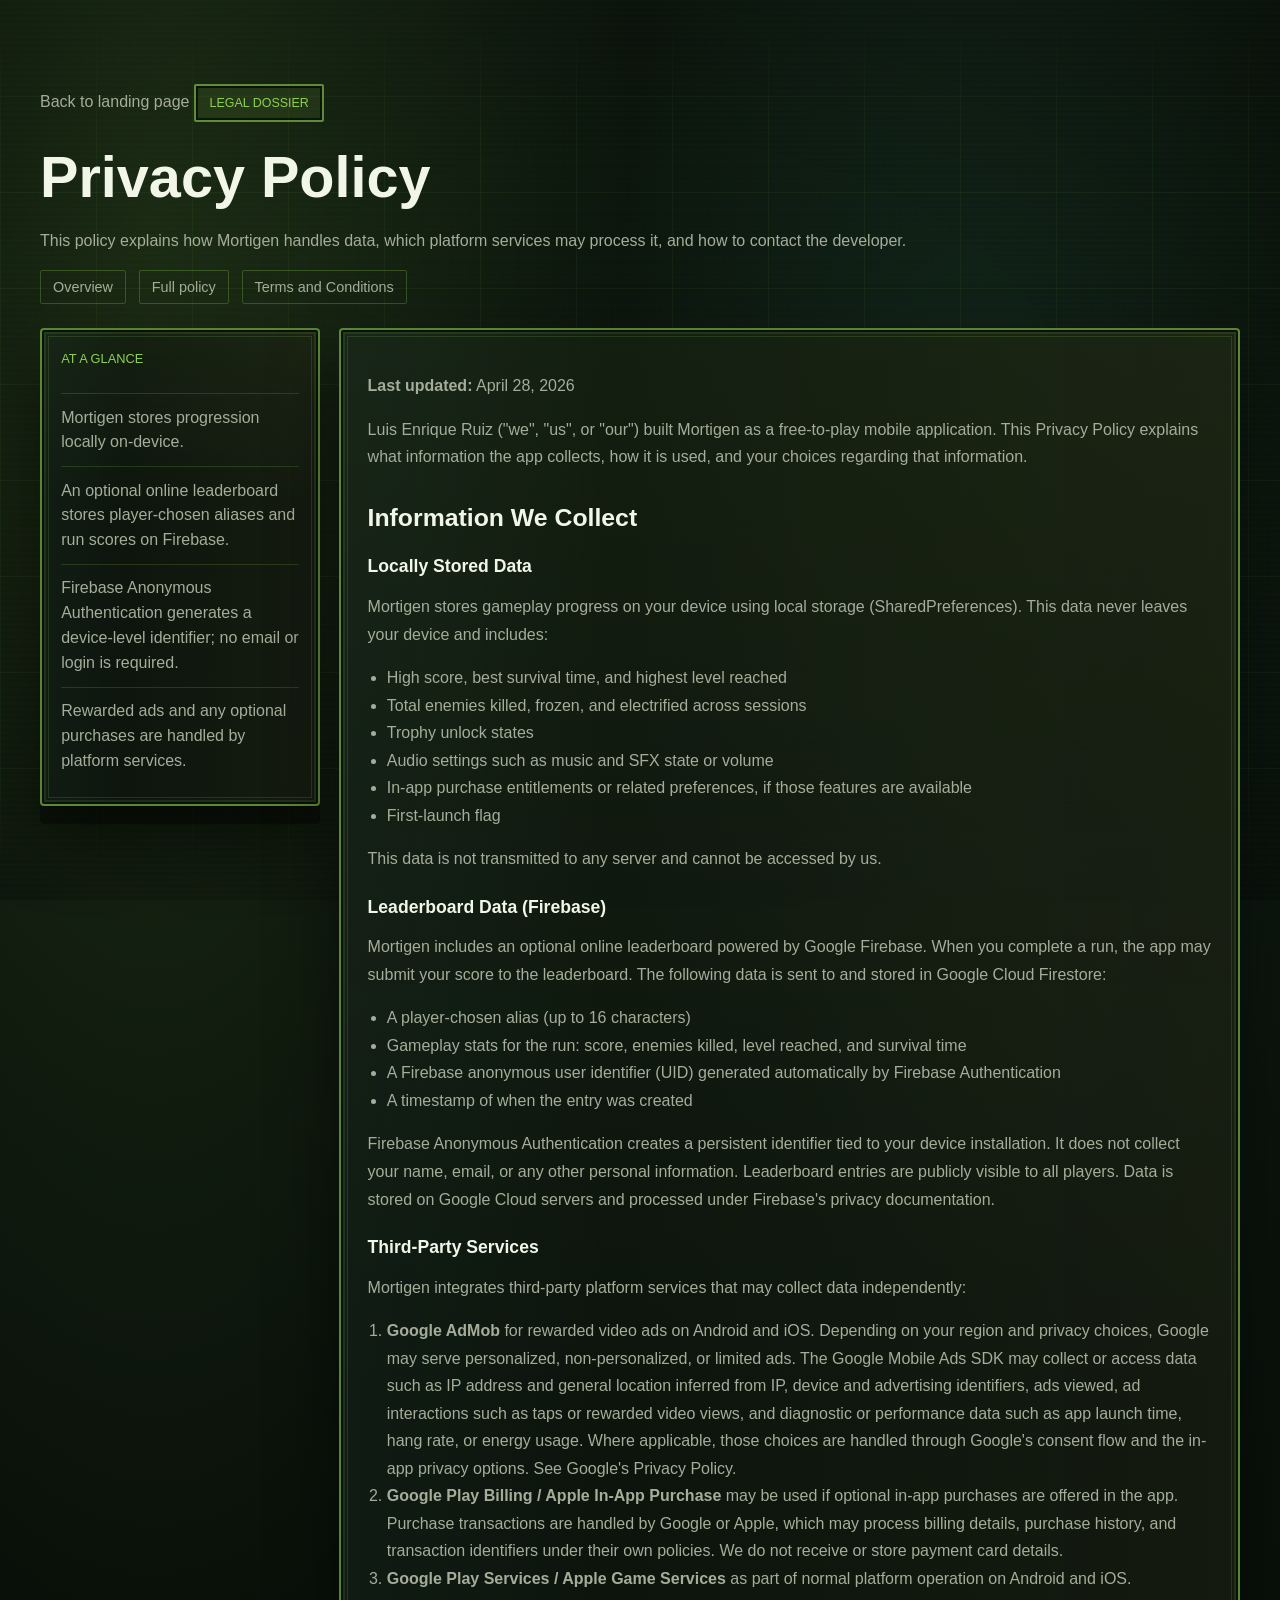
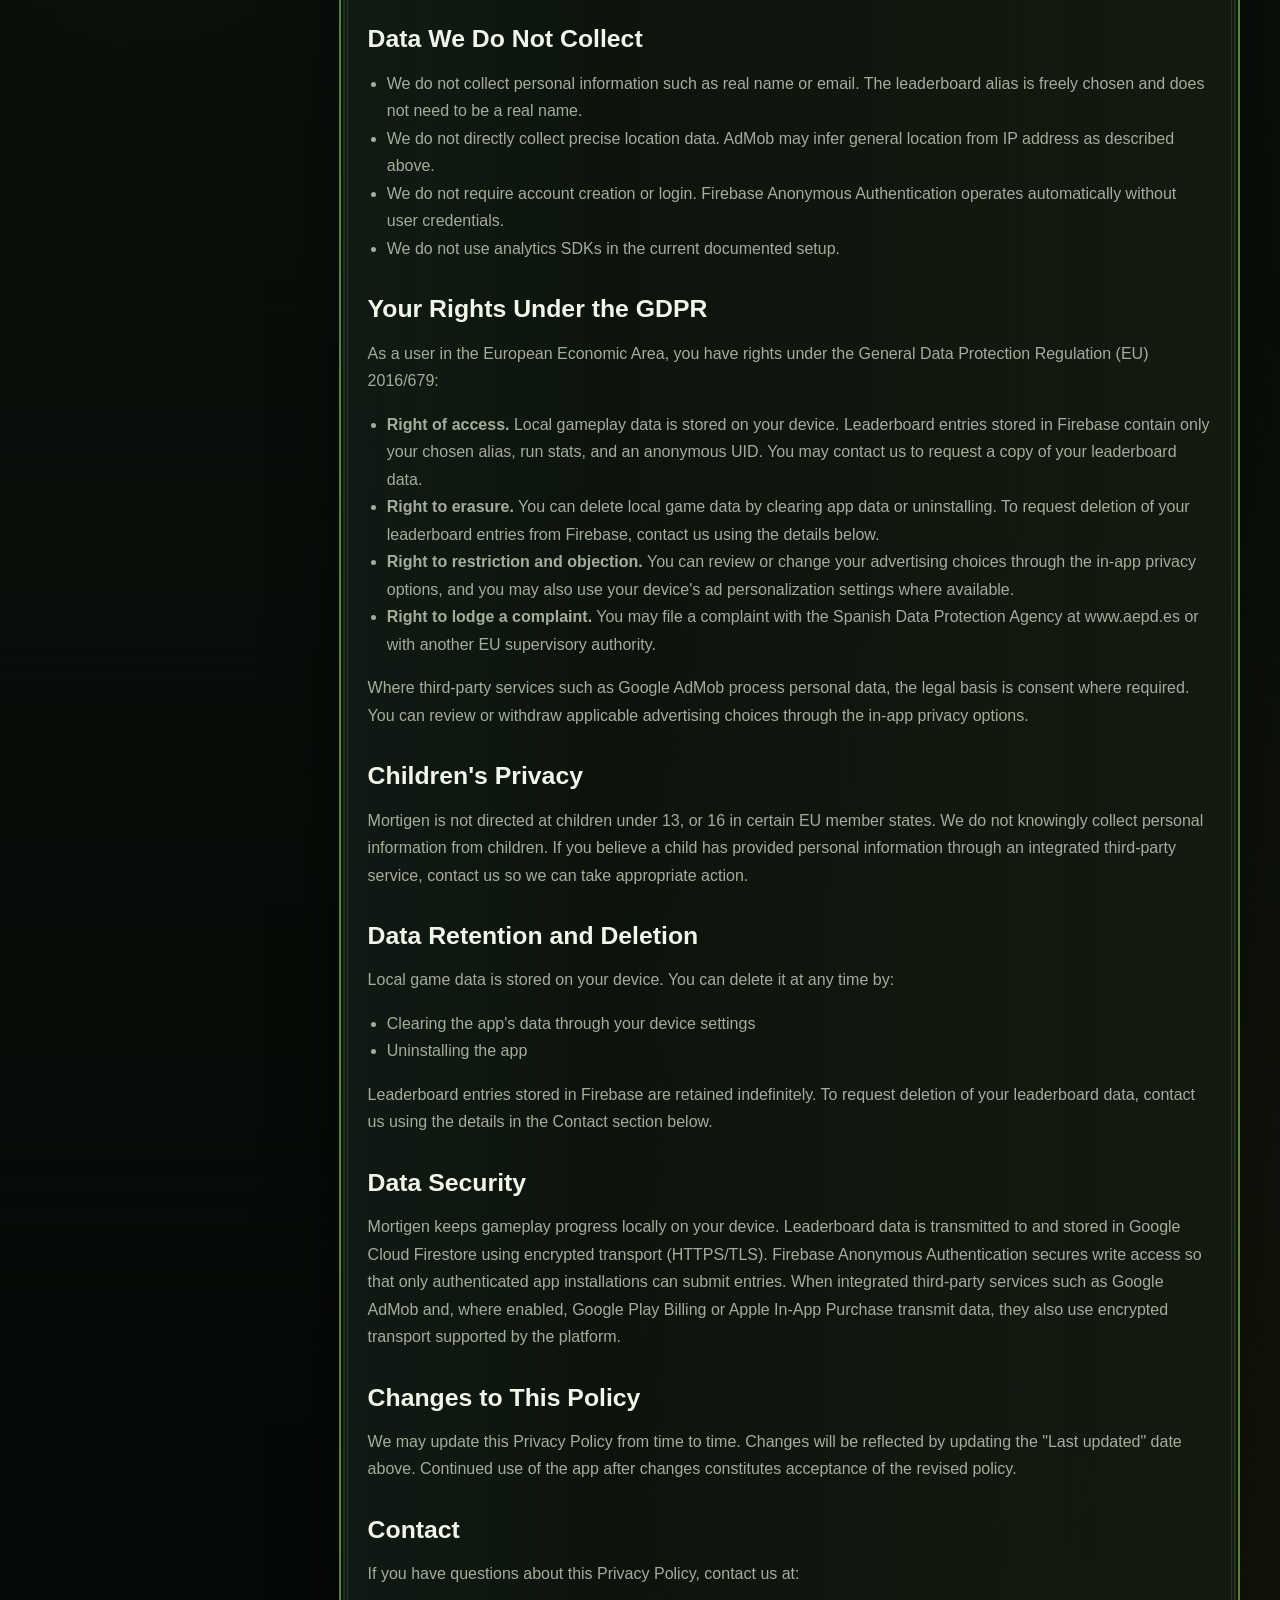
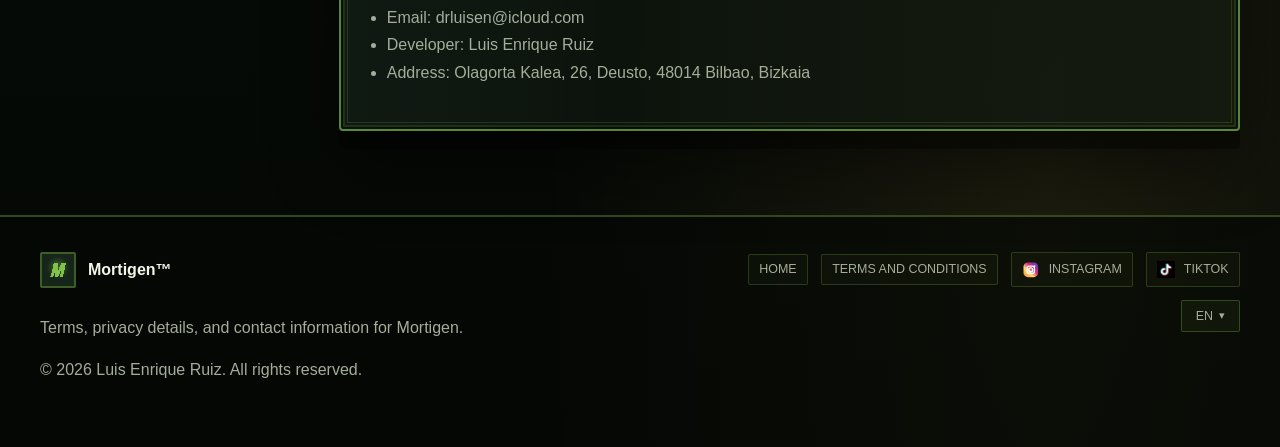
==== commit 174b169e: "updates" ====
--- a/privacy.html
+++ b/privacy.html
@@ -42,79 +42,7 @@
     <link rel="stylesheet" href="assets/css/site.css">
     <script src="assets/js/home-i18n.js" defer></script>
   </head>
-  <body>
-    <header class="topbar">
-      <div class="container topbar-inner">
-        <a
-          class="brand"
-          href="index.html"
-          data-i18n-href="links.home"
-          data-i18n-aria-label="brand.homeAria"
-          aria-label="Mortigen home"
-        >
-          <span class="brand-mark">
-            <img
-              class="pixel-art"
-              src="assets/images/app_icon.png"
-              alt=""
-              aria-hidden="true"
-            >
-          </span>
-          <span class="brand-copy">
-            <strong>Mortigen</strong>
-            <small data-i18n="privacyPage.brandTagline">Privacy Policy</small>
-          </span>
-        </a>
-
-        <div class="topbar-tools">
-          <nav
-            class="nav"
-            data-i18n-aria-label="nav.primaryAria"
-            aria-label="Primary navigation"
-          >
-            <a
-              href="index.html"
-              data-i18n="nav.home"
-              data-i18n-href="links.home"
-            >
-              Home
-            </a>
-            <a
-              href="terms.html"
-              data-i18n="nav.terms"
-              data-i18n-href="links.terms"
-            >
-              Terms and Conditions
-            </a>
-          </nav>
-
-          <div
-            class="lang-switch"
-            role="group"
-            data-i18n-aria-label="lang.aria"
-            aria-label="Language selector"
-          >
-            <button
-              class="lang-switch__button"
-              type="button"
-              data-lang-toggle="en"
-              aria-pressed="true"
-            >
-              EN
-            </button>
-            <button
-              class="lang-switch__button"
-              type="button"
-              data-lang-toggle="es"
-              aria-pressed="false"
-            >
-              ES
-            </button>
-          </div>
-        </div>
-      </div>
-    </header>
-
+  <body class="legal-page">
     <main>
       <section class="section legal-hero">
         <div class="container">
@@ -435,8 +363,18 @@
 
     <footer class="footer">
       <div class="container footer-inner">
-        <div>
-          <strong data-i18n="legal.footer.title">Legal Information</strong>
+        <div class="footer-copy">
+          <div class="footer-brand">
+            <span class="footer-brand-mark">
+              <img
+                class="pixel-art"
+                src="assets/images/app_icon.png"
+                alt=""
+                aria-hidden="true"
+              >
+            </span>
+            <strong data-i18n="footer.title">Mortigen™</strong>
+          </div>
           <p data-i18n="legal.footer.body">
             Terms, privacy details, and contact information for Mortigen.
           </p>
@@ -503,6 +441,46 @@
               <span>TikTok</span>
             </a>
           </div>
+          <div
+            class="lang-switch lang-switch--dropdown footer-lang-switch"
+            data-lang-switch
+          >
+            <button
+              class="lang-switch__trigger"
+              type="button"
+              data-lang-trigger
+              aria-haspopup="true"
+              aria-expanded="false"
+              data-i18n-aria-label="lang.aria"
+              aria-label="Language selector"
+            >
+              <span class="lang-switch__trigger-label" data-lang-trigger-label>EN</span>
+              <span class="lang-switch__chevron" aria-hidden="true">▾</span>
+            </button>
+            <div
+              class="lang-switch__menu"
+              role="group"
+              data-lang-menu
+              hidden
+            >
+              <button
+                class="lang-switch__button"
+                type="button"
+                data-lang-toggle="en"
+                aria-pressed="true"
+              >
+                EN
+              </button>
+              <button
+                class="lang-switch__button"
+                type="button"
+                data-lang-toggle="es"
+                aria-pressed="false"
+              >
+                ES
+              </button>
+            </div>
+          </div>
         </div>
       </div>
     </footer>
--- a/assets/css/site.css
+++ b/assets/css/site.css
@@ -5,21 +5,21 @@
 }
 
 :root {
-  --bg: #050811;
-  --bg-2: #091320;
-  --panel: rgba(11, 18, 31, 0.84);
-  --panel-strong: rgba(16, 26, 42, 0.96);
-  --line: rgba(118, 255, 168, 0.13);
-  --line-strong: rgba(122, 255, 195, 0.3);
-  --text: #eef5ff;
-  --muted: #94a4b8;
-  --toxic: #9dde57;
-  --teal: #6debe8;
-  --amber: #ffd66a;
-  --danger: #ff7a7a;
-  --shadow: 0 30px 60px rgba(0, 0, 0, 0.35);
-  --radius: 26px;
-  --radius-sm: 18px;
+  --bg: #050805;
+  --bg-2: #0c160d;
+  --panel: rgba(13, 21, 13, 0.93);
+  --panel-strong: rgba(6, 10, 6, 0.97);
+  --line: rgba(143, 208, 82, 0.26);
+  --line-strong: rgba(143, 208, 82, 0.58);
+  --text: #f1f6e8;
+  --muted: #a5ad9a;
+  --toxic: #8fd052;
+  --teal: #65e6d4;
+  --amber: #e8c35a;
+  --danger: #e36e54;
+  --shadow: 0 18px 0 rgba(0, 0, 0, 0.36), 0 34px 70px rgba(0, 0, 0, 0.48);
+  --radius: 4px;
+  --radius-sm: 2px;
   --font-display: "RetroFont", "Trebuchet MS", sans-serif;
   --font-body: "Avenir Next", "Segoe UI", "Helvetica Neue", sans-serif;
   --font-mono: "SFMono-Regular", "Menlo", "Consolas", monospace;
@@ -31,6 +31,7 @@
 
 html {
   scroll-behavior: smooth;
+  scroll-padding-top: 7rem;
 }
 
 body {
@@ -39,9 +40,9 @@
   font-family: var(--font-body);
   color: var(--text);
   background:
-    radial-gradient(circle at top left, rgba(100, 239, 186, 0.12), transparent 32%),
-    radial-gradient(circle at top right, rgba(255, 122, 122, 0.12), transparent 26%),
-    radial-gradient(circle at 50% 30%, rgba(109, 235, 232, 0.08), transparent 28%),
+    radial-gradient(ellipse at 12% 6%, rgba(143, 208, 82, 0.13), transparent 30%),
+    radial-gradient(ellipse at 82% 92%, rgba(232, 195, 90, 0.1), transparent 34%),
+    radial-gradient(ellipse at 76% 18%, rgba(101, 230, 212, 0.08), transparent 28%),
     linear-gradient(180deg, var(--bg-2), var(--bg));
 }
 
@@ -55,23 +56,27 @@
 }
 
 body::before {
-  opacity: 0.22;
+  opacity: 0.42;
   background:
-    linear-gradient(90deg, rgba(255, 255, 255, 0.015) 1px, transparent 1px),
-    linear-gradient(rgba(255, 255, 255, 0.015) 1px, transparent 1px);
-  background-size: 48px 48px;
+    linear-gradient(90deg, rgba(143, 208, 82, 0.12) 1px, transparent 1px),
+    linear-gradient(rgba(143, 208, 82, 0.1) 1px, transparent 1px),
+    linear-gradient(90deg, rgba(143, 208, 82, 0.035) 1px, transparent 1px),
+    linear-gradient(rgba(143, 208, 82, 0.035) 1px, transparent 1px);
+  background-size: 96px 96px, 96px 96px, 16px 16px, 16px 16px;
+  mask-image: linear-gradient(180deg, transparent 0, #000 8rem, #000 calc(100% - 8rem), transparent 100%);
 }
 
 body::after {
   background:
     repeating-linear-gradient(
       180deg,
-      rgba(255, 255, 255, 0.02) 0,
-      rgba(255, 255, 255, 0.02) 1px,
+      rgba(241, 246, 232, 0.035) 0,
+      rgba(241, 246, 232, 0.035) 1px,
       transparent 2px,
       transparent 6px
-    );
-  opacity: 0.14;
+    ),
+    radial-gradient(ellipse at center, transparent 48%, rgba(0, 0, 0, 0.52) 100%);
+  opacity: 0.36;
 }
 
 a {
@@ -90,34 +95,39 @@
 }
 
 .container {
-  width: min(calc(100% - 2rem), 1160px);
+  width: min(calc(100% - 2rem), 1200px);
   margin: 0 auto;
 }
 
 .panel {
   position: relative;
   overflow: hidden;
-  border: 1px solid var(--line);
+  border: 2px solid var(--line-strong);
   border-radius: var(--radius);
   background:
-    linear-gradient(180deg, rgba(255, 255, 255, 0.015), transparent 32%),
+    linear-gradient(180deg, rgba(143, 208, 82, 0.055), transparent 36%),
+    linear-gradient(90deg, rgba(101, 230, 212, 0.035), transparent 30%, rgba(232, 195, 90, 0.035)),
     var(--panel);
-  box-shadow: var(--shadow);
+  box-shadow:
+    inset 0 0 0 2px rgba(5, 8, 5, 0.78),
+    inset 0 0 0 4px rgba(143, 208, 82, 0.12),
+    var(--shadow);
 }
 
 .panel::before {
   content: "";
   position: absolute;
-  inset: 0 0 auto;
-  height: 1px;
-  background: linear-gradient(90deg, transparent, rgba(109, 235, 232, 0.55), transparent);
+  inset: 6px;
+  border: 1px solid rgba(143, 208, 82, 0.17);
+  pointer-events: none;
+  z-index: 1;
 }
 
 .pill,
 .section-kicker,
 .eyebrow {
   font-family: var(--font-display);
-  letter-spacing: 0.04em;
+  letter-spacing: 0;
 }
 
 .pill {
@@ -125,13 +135,14 @@
   align-items: center;
   gap: 0.5rem;
   margin-bottom: 1.4rem;
-  padding: 0.6rem 0.9rem;
-  border: 1px solid rgba(157, 222, 87, 0.28);
-  border-radius: 999px;
-  background: rgba(157, 222, 87, 0.08);
+  padding: 0.62rem 0.85rem;
+  border: 2px solid rgba(143, 208, 82, 0.56);
+  border-radius: var(--radius-sm);
+  background: rgba(143, 208, 82, 0.1);
   color: var(--toxic);
   font-size: 0.78rem;
   text-transform: uppercase;
+  box-shadow: inset 0 0 0 2px rgba(5, 8, 5, 0.72);
 }
 
 .section-kicker,
@@ -147,9 +158,10 @@
   position: sticky;
   top: 0;
   z-index: 20;
-  border-bottom: 1px solid var(--line);
-  background: rgba(5, 8, 17, 0.8);
-  backdrop-filter: blur(18px);
+  border-bottom: 2px solid rgba(143, 208, 82, 0.4);
+  background: rgba(5, 8, 5, 0.94);
+  box-shadow: 0 14px 30px rgba(0, 0, 0, 0.38);
+  backdrop-filter: blur(10px);
 }
 
 .topbar-inner {
@@ -171,10 +183,11 @@
   place-items: center;
   width: 2.5rem;
   height: 2.5rem;
-  border-radius: 0.85rem;
+  border: 2px solid rgba(143, 208, 82, 0.42);
+  border-radius: var(--radius-sm);
   overflow: hidden;
-  background: rgba(255, 255, 255, 0.04);
-  box-shadow: 0 0 0 1px rgba(5, 8, 17, 0.35), 0 16px 30px rgba(109, 235, 232, 0.16);
+  background: rgba(143, 208, 82, 0.08);
+  box-shadow: inset 0 0 0 2px rgba(5, 8, 5, 0.75), 0 12px 24px rgba(0, 0, 0, 0.32);
 }
 
 .brand-mark img {
@@ -189,6 +202,7 @@
 }
 
 .brand-copy strong {
+  font-family: var(--font-display);
   font-size: 1rem;
 }
 
@@ -200,7 +214,7 @@
 .nav {
   display: flex;
   flex-wrap: wrap;
-  gap: 1rem;
+  gap: 0.45rem;
   align-items: center;
 }
 
@@ -213,34 +227,157 @@
 }
 
 .nav a {
+  display: inline-flex;
+  align-items: center;
+  min-height: 2.4rem;
+  padding: 0.48rem 0.7rem;
+  border: 1px solid rgba(143, 208, 82, 0.24);
+  border-radius: var(--radius-sm);
+  background: rgba(143, 208, 82, 0.045);
   color: var(--muted);
-  font-size: 0.95rem;
+  font-family: var(--font-display);
+  font-size: 0.78rem;
   font-weight: 600;
-  transition: color 160ms ease;
+  letter-spacing: 0;
+  text-transform: uppercase;
+  transition:
+    color 160ms ease,
+    background 160ms ease,
+    border-color 160ms ease,
+    box-shadow 160ms ease;
 }
 
 .nav a:hover,
 .nav a:focus-visible {
   color: var(--text);
+  border-color: rgba(143, 208, 82, 0.72);
+  background: rgba(143, 208, 82, 0.1);
+  outline: none;
+}
+
+.nav a.nav-cta {
+  border-color: rgba(143, 208, 82, 0.82);
+  background: var(--toxic);
+  color: #071009;
+  box-shadow: 4px 4px 0 rgba(0, 0, 0, 0.78);
+}
+
+.nav a.nav-cta:hover,
+.nav a.nav-cta:focus-visible {
+  color: #071009;
+  background: #b7ef67;
 }
 
 .lang-switch {
   display: inline-flex;
-  align-items: center;
+  flex-wrap: wrap;
+  align-items: center;
+  max-width: 100%;
   padding: 0.25rem;
-  border: 1px solid rgba(255, 255, 255, 0.08);
-  border-radius: 999px;
-  background: rgba(255, 255, 255, 0.03);
+  border: 1px solid rgba(143, 208, 82, 0.22);
+  border-radius: var(--radius-sm);
+  background: rgba(143, 208, 82, 0.045);
+}
+
+.lang-switch--dropdown {
+  position: relative;
+  padding: 0;
+  border: 0;
+  background: transparent;
+  border-radius: 0;
+  overflow: visible;
+}
+
+.lang-switch__trigger {
+  display: inline-flex;
+  align-items: center;
+  gap: 0.4rem;
+  padding: 0.5rem 0.85rem;
+  border: 1px solid rgba(143, 208, 82, 0.28);
+  border-radius: var(--radius-sm);
+  background: rgba(143, 208, 82, 0.055);
+  color: var(--muted);
+  font-family: var(--font-display);
+  font-size: 0.78rem;
+  letter-spacing: 0;
+  cursor: pointer;
+  transition:
+    color 160ms ease,
+    background 160ms ease,
+    border-color 160ms ease,
+    box-shadow 160ms ease;
+}
+
+.lang-switch__trigger:hover,
+.lang-switch__trigger:focus-visible {
+  color: var(--text);
+  border-color: rgba(143, 208, 82, 0.72);
+  outline: none;
+}
+
+.lang-switch__trigger[aria-expanded="true"] {
+  color: var(--text);
+  border-color: rgba(143, 208, 82, 0.72);
+  background: rgba(143, 208, 82, 0.12);
+}
+
+.lang-switch__chevron {
+  font-size: 0.7rem;
+  line-height: 1;
+  transition: transform 160ms ease;
+}
+
+.lang-switch__trigger[aria-expanded="true"] .lang-switch__chevron {
+  transform: rotate(180deg);
+}
+
+.lang-switch__menu {
+  position: absolute;
+  top: calc(100% + 0.5rem);
+  right: 0;
+  z-index: 30;
+  display: grid;
+  grid-template-columns: repeat(3, minmax(0, 1fr));
+  gap: 0.25rem;
+  min-width: 14rem;
+  max-width: min(20rem, calc(100vw - 2rem));
+  padding: 0.5rem;
+  border: 1px solid var(--line);
+  border-radius: var(--radius-sm);
+  background: var(--panel-strong);
+  box-shadow: var(--shadow);
+  backdrop-filter: blur(18px);
+}
+
+.lang-switch__menu[hidden] {
+  display: none;
+}
+
+.lang-switch--dropdown .lang-switch__button {
+  width: 100%;
+  text-align: center;
+}
+
+@media (max-width: 700px) {
+  .lang-switch__menu {
+    left: 0;
+    right: auto;
+    min-width: min(16rem, calc(100vw - 2rem));
+  }
+
+  .lang-switch--dropdown {
+    align-self: flex-start;
+  }
 }
 
 .lang-switch__button {
   border: 0;
-  border-radius: 999px;
+  border-radius: var(--radius-sm);
   background: transparent;
   color: var(--muted);
   font-family: var(--font-display);
   font-size: 0.78rem;
-  letter-spacing: 0.04em;
+  letter-spacing: 0;
   padding: 0.55rem 0.8rem;
   cursor: pointer;
   transition:
@@ -251,8 +388,8 @@
 
 .lang-switch__button[aria-pressed="true"] {
   color: #07100a;
-  background: linear-gradient(135deg, var(--toxic), #d6ff80);
-  box-shadow: 0 10px 24px rgba(157, 222, 87, 0.22);
+  background: var(--toxic);
+  box-shadow: 3px 3px 0 rgba(0, 0, 0, 0.72);
 }
 
 .lang-switch__button:hover,
@@ -262,7 +399,8 @@
 }
 
 .section {
-  padding: 5.5rem 0;
+  position: relative;
+  padding: 5.25rem 0;
 }
 
 .section-tight {
@@ -270,12 +408,13 @@
 }
 
 .section-header {
-  max-width: 760px;
+  max-width: 790px;
   margin-bottom: 2rem;
+  padding-left: 1rem;
+  border-left: 4px solid rgba(143, 208, 82, 0.74);
 }
 
 .section-copy,
-.hero-note,
 .story-card p,
 .feature-card p,
 .threat-card p,
@@ -283,7 +422,7 @@
 .footer p,
 .legal-intro {
   color: var(--muted);
-  line-height: 1.7;
+  line-height: 1.62;
 }
 
 h1,
@@ -291,34 +430,42 @@
 h3 {
   margin: 0 0 0.75rem;
   line-height: 1.1;
+  font-family: var(--font-display);
+  letter-spacing: 0;
+  text-shadow: 4px 4px 0 rgba(0, 0, 0, 0.76);
 }
 
 h1 {
-  max-width: 12ch;
-  font-size: clamp(2.8rem, 6vw, 5.35rem);
+  max-width: 13ch;
+  font-size: 4.9rem;
 }
 
 h2 {
-  font-size: clamp(1.9rem, 3vw, 3rem);
+  font-size: 2.85rem;
 }
 
 h3 {
-  font-size: 1.35rem;
+  font-size: 1.28rem;
 }
 
 .logo-wrap {
-  max-width: 520px;
-  margin-bottom: 1.2rem;
+  max-width: 560px;
+  margin-bottom: 1.15rem;
+  filter: drop-shadow(6px 6px 0 rgba(0, 0, 0, 0.72));
 }
 
 .hero {
-  padding-top: 4rem;
+  min-height: 100vh;
+  padding-top: 3.5rem;
+  padding-bottom: 4.5rem;
+  display: flex;
+  align-items: center;
 }
 
 .hero-grid {
   display: grid;
   grid-template-columns: minmax(0, 1.04fr) minmax(0, 0.96fr);
-  gap: 2rem;
+  gap: 2.2rem;
   align-items: center;
 }
 
@@ -333,6 +480,19 @@
 
 .hero-actions {
   align-items: center;
+  margin: 1.35rem 0 1rem;
+}
+
+.hero-actions--compact {
+  margin: 0.75rem 0 0.7rem;
+}
+
+.download-note {
+  margin: -0.35rem 0 0;
+  color: rgba(232, 195, 90, 0.92);
+  font-family: var(--font-mono);
+  font-size: 0.86rem;
+  line-height: 1.5;
 }
 
 .button {
@@ -342,7 +502,7 @@
   min-height: 3.2rem;
   padding: 0.92rem 1.25rem;
   border: 1px solid transparent;
-  border-radius: 999px;
+  border-radius: var(--radius-sm);
   font-weight: 700;
   transition:
     transform 180ms ease,
@@ -357,9 +517,9 @@
 }
 
 .button.primary {
-  background: linear-gradient(135deg, var(--toxic), #d6ff80);
+  background: var(--toxic);
   color: #07100a;
-  box-shadow: 0 18px 36px rgba(157, 222, 87, 0.22);
+  box-shadow: 4px 4px 0 rgba(0, 0, 0, 0.72);
 }
 
 .button.secondary {
@@ -374,22 +534,21 @@
   color: var(--muted);
 }
 
-.button.placeholder::after {
-  content: attr(data-placeholder-label);
-  margin-left: 0.6rem;
-  padding: 0.2rem 0.42rem;
-  border-radius: 999px;
-  background: rgba(0, 0, 0, 0.16);
-  font-size: 0.72rem;
-  text-transform: uppercase;
-}
-
 .store-badge-link {
   display: inline-flex;
   align-items: center;
   justify-content: center;
-  inline-size: 13rem;
-  block-size: 4.25rem;
+  inline-size: 14rem;
+  block-size: 4.65rem;
+  padding: 0.45rem 0.6rem;
+  border: 2px solid rgba(143, 208, 82, 0.54);
+  border-radius: var(--radius-sm);
+  background:
+    linear-gradient(180deg, rgba(143, 208, 82, 0.08), transparent 44%),
+    #050805;
+  box-shadow:
+    inset 0 0 0 2px rgba(5, 8, 5, 0.8),
+    5px 5px 0 rgba(0, 0, 0, 0.72);
   overflow: hidden;
   line-height: 0;
   transition:
@@ -399,13 +558,14 @@
 
 .store-badge-link:hover,
 .store-badge-link:focus-visible {
-  transform: translateY(-2px);
+  transform: translate(-2px, -2px);
+  border-color: rgba(143, 208, 82, 0.92);
 }
 
 .store-badge-link:focus-visible {
   outline: 2px solid rgba(109, 235, 232, 0.82);
   outline-offset: 4px;
-  border-radius: 14px;
+  border-radius: var(--radius-sm);
 }
 
 .store-badge {
@@ -425,12 +585,8 @@
   max-width: 100%;
 }
 
-.hero-note {
-  max-width: 52ch;
-  margin-top: 1rem;
-}
-
 .stat-row,
+.systems-grid,
 .metrics-grid,
 .story-grid,
 .features-grid,
@@ -441,7 +597,7 @@
 }
 
 .stat-row {
-  margin-top: 2rem;
+  margin-top: 2.1rem;
   grid-template-columns: repeat(4, minmax(0, 1fr));
 }
 
@@ -451,18 +607,60 @@
   padding: 1.25rem;
 }
 
+.stat-card {
+  min-height: 8.25rem;
+}
+
+.system-card {
+  display: flex;
+  min-height: 100%;
+  flex-direction: column;
+}
+
+.system-card-media {
+  width: 100%;
+  height: auto;
+  aspect-ratio: 1 / 1;
+  object-fit: cover;
+  border-bottom: 2px solid rgba(143, 208, 82, 0.42);
+  background: rgba(143, 208, 82, 0.04);
+}
+
+.system-card-body {
+  padding: 1.25rem;
+}
+
+.system-card strong {
+  display: inline-block;
+  margin-bottom: 0.7rem;
+  color: var(--toxic);
+  font-family: var(--font-display);
+  font-size: 0.78rem;
+  letter-spacing: 0;
+  text-transform: uppercase;
+}
+
 .stat-card strong,
 .metric-value {
   display: block;
   margin-bottom: 0.45rem;
-  font-size: 1.4rem;
+  color: var(--toxic);
+  font-family: var(--font-display);
+  font-size: 1.65rem;
   font-weight: 800;
+  text-shadow: 3px 3px 0 rgba(0, 0, 0, 0.72);
 }
 
 .stat-card span,
+.system-card p,
 .metric-label {
   color: var(--muted);
   line-height: 1.5;
+}
+
+.system-card h3,
+.system-card p {
+  overflow-wrap: break-word;
 }
 
 .hero-scene {
@@ -488,6 +686,7 @@
   display: grid;
   grid-template-columns: minmax(0, 1fr) minmax(0, 1fr);
   gap: 0;
+  min-height: 470px;
 }
 
 .portrait-card h2 {
@@ -502,12 +701,15 @@
 }
 
 .portrait-frame {
-  min-height: 340px;
-  border-left: 1px solid rgba(255, 255, 255, 0.08);
-  border-radius: 0 calc(var(--radius) - 1px) calc(var(--radius) - 1px) 0;
+  min-height: 430px;
+  border-left: 2px solid rgba(143, 208, 82, 0.38);
+  border-radius: 0;
   background:
-    radial-gradient(circle at top, rgba(109, 235, 232, 0.16), transparent 40%),
-    linear-gradient(180deg, rgba(7, 15, 25, 0.55), rgba(7, 15, 25, 0.92));
+    linear-gradient(90deg, rgba(143, 208, 82, 0.07) 1px, transparent 1px),
+    linear-gradient(rgba(143, 208, 82, 0.06) 1px, transparent 1px),
+    radial-gradient(circle at 50% 18%, rgba(101, 230, 212, 0.16), transparent 42%),
+    linear-gradient(180deg, rgba(8, 14, 8, 0.66), rgba(5, 8, 5, 0.95));
+  background-size: 24px 24px, 24px 24px, auto, auto;
   display: flex;
   justify-content: center;
   align-items: center;
@@ -515,7 +717,7 @@
 }
 
 .portrait-frame img {
-  width: min(100%, 420px);
+  width: min(100%, 440px);
   height: auto;
   max-height: 100%;
   object-fit: contain;
@@ -568,6 +770,10 @@
   grid-template-columns: repeat(6, minmax(0, 1fr));
 }
 
+.systems-grid {
+  grid-template-columns: repeat(4, minmax(0, 1fr));
+}
+
 .metric-block {
   min-height: 100%;
 }
@@ -589,7 +795,7 @@
   width: 100%;
   aspect-ratio: 1 / 1;
   object-fit: cover;
-  border-bottom: 1px solid rgba(255, 255, 255, 0.06);
+  border-bottom: 2px solid rgba(143, 208, 82, 0.36);
 }
 
 .story-card div,
@@ -597,7 +803,9 @@
 .threat-card,
 .gallery-main figcaption,
 .gallery-stack figcaption,
-.gallery-wide figcaption {
+.gallery-wide figcaption,
+.media-banner figcaption,
+.progression-media figcaption {
   padding: 1.2rem;
 }
 
@@ -617,11 +825,12 @@
   place-items: center;
   width: 90px;
   min-height: 90px;
-  border: 1px solid rgba(255, 255, 255, 0.08);
-  border-radius: 24px;
+  border: 2px solid rgba(143, 208, 82, 0.42);
+  border-radius: var(--radius-sm);
   background:
-    radial-gradient(circle at top, rgba(109, 235, 232, 0.16), transparent 42%),
-    rgba(255, 255, 255, 0.02);
+    radial-gradient(circle at top, rgba(101, 230, 212, 0.12), transparent 42%),
+    rgba(143, 208, 82, 0.055);
+  box-shadow: inset 0 0 0 2px rgba(5, 8, 5, 0.75);
 }
 
 .icon-wrap img {
@@ -634,8 +843,8 @@
 
 .feature-meta span {
   padding: 0.35rem 0.6rem;
-  border: 1px solid rgba(255, 255, 255, 0.08);
-  border-radius: 999px;
+  border: 1px solid rgba(143, 208, 82, 0.28);
+  border-radius: var(--radius-sm);
   color: var(--muted);
   font-size: 0.8rem;
 }
@@ -643,6 +852,11 @@
 .threat-grid,
 .privacy-grid {
   grid-template-columns: repeat(3, minmax(0, 1fr));
+}
+
+.threat-card,
+.privacy-card {
+  min-height: 100%;
 }
 
 .threat-card ul,
@@ -655,9 +869,25 @@
 .threat-card li,
 .legal-card li {
   padding: 0.7rem 0;
-  border-top: 1px solid rgba(255, 255, 255, 0.06);
+  border-top: 1px solid rgba(143, 208, 82, 0.18);
   color: var(--muted);
   line-height: 1.55;
+}
+
+.media-banner,
+.progression-media {
+  margin: 0 0 1rem;
+}
+
+.media-banner img,
+.progression-media img {
+  width: 100%;
+  height: auto;
+  aspect-ratio: 16 / 7;
+  object-fit: cover;
+  object-position: center;
+  border-bottom: 2px solid rgba(143, 208, 82, 0.42);
+  background: rgba(143, 208, 82, 0.04);
 }
 
 .gallery-layout {
@@ -695,9 +925,50 @@
   line-height: 1.5;
 }
 
+.final-cta {
+  padding-top: 4.25rem;
+}
+
+.final-cta::before {
+  content: "";
+  position: absolute;
+  inset: 0 0 auto;
+  height: 2px;
+  background: linear-gradient(90deg, transparent, rgba(143, 208, 82, 0.74), transparent);
+}
+
+.final-cta-grid {
+  display: grid;
+  grid-template-columns: minmax(0, 1fr) minmax(20rem, 0.45fr);
+  gap: 1rem;
+  align-items: stretch;
+  margin-bottom: 1rem;
+}
+
+.final-cta-copy {
+  margin-bottom: 0;
+}
+
+.final-download-panel {
+  display: flex;
+  min-height: 100%;
+  flex-direction: column;
+  justify-content: center;
+  padding: 1.3rem;
+}
+
+.final-download-panel .download-note {
+  margin-top: 0;
+}
+
+.trust-grid {
+  margin-top: 1rem;
+}
+
 .footer {
-  padding: 2rem 0 3rem;
-  border-top: 1px solid var(--line);
+  padding: 2.2rem 0 3rem;
+  border-top: 2px solid rgba(143, 208, 82, 0.32);
+  background: rgba(5, 8, 5, 0.66);
 }
 
 .footer-inner {
@@ -712,8 +983,55 @@
   min-width: 0;
 }
 
+.footer-brand {
+  display: inline-flex;
+  align-items: center;
+  gap: 0.75rem;
+  margin-bottom: 0.7rem;
+}
+
+.footer-brand strong {
+  font-family: var(--font-display);
+  font-size: 1rem;
+}
+
+.footer-brand-mark {
+  display: grid;
+  place-items: center;
+  width: 2.25rem;
+  height: 2.25rem;
+  border: 2px solid rgba(143, 208, 82, 0.38);
+  border-radius: var(--radius-sm);
+  overflow: hidden;
+  background: rgba(143, 208, 82, 0.08);
+  box-shadow: inset 0 0 0 2px rgba(5, 8, 5, 0.75);
+}
+
+.footer-brand-mark img {
+  width: 100%;
+  height: 100%;
+  object-fit: cover;
+}
+
+.footer-links {
+  flex: 0 1 34rem;
+  justify-content: flex-end;
+  align-items: center;
+}
+
 .footer-links a {
   color: var(--muted);
+}
+
+.footer-links > a,
+.footer-social-link {
+  padding: 0.48rem 0.65rem;
+  border: 1px solid rgba(143, 208, 82, 0.22);
+  border-radius: var(--radius-sm);
+  background: rgba(143, 208, 82, 0.04);
+  font-family: var(--font-display);
+  font-size: 0.78rem;
+  text-transform: uppercase;
 }
 
 .footer-social-link {
@@ -736,10 +1054,16 @@
   flex: none;
 }
 
+.footer-lang-switch .lang-switch__menu {
+  top: auto;
+  right: 0;
+  bottom: calc(100% + 0.5rem);
+}
+
 .footer-legal-note {
   max-width: 52ch;
   margin-top: 0.8rem;
-  color: rgba(148, 164, 184, 0.82);
+  color: rgba(165, 173, 154, 0.82);
   font-size: 0.82rem;
   line-height: 1.55;
 }
@@ -754,6 +1078,8 @@
 .footer-links a:hover,
 .footer-links a:focus-visible {
   color: var(--text);
+  border-color: rgba(143, 208, 82, 0.58);
+  outline: none;
 }
 
 .back-link {
@@ -773,9 +1099,40 @@
   padding-bottom: 1.5rem;
 }
 
+.legal-page {
+  scroll-padding-top: 2rem;
+}
+
+.legal-page h1,
+.legal-page h2,
+.legal-page h3,
+.legal-page .pill,
+.legal-page .section-kicker,
+.legal-page .quick-links a,
+.legal-page .footer-brand strong,
+.legal-page .footer-links > a,
+.legal-page .footer-social-link,
+.legal-page .lang-switch__trigger,
+.legal-page .lang-switch__button {
+  font-family: var(--font-body);
+  letter-spacing: 0;
+  text-shadow: none;
+}
+
+.legal-page h1,
+.legal-page h2,
+.legal-page h3 {
+  font-weight: 800;
+  line-height: 1.18;
+}
+
+.legal-page .legal-sidebar {
+  top: 1rem;
+}
+
 .legal-hero h1 {
   max-width: none;
-  font-size: clamp(2.4rem, 5vw, 4rem);
+  font-size: 3.6rem;
 }
 
 .legal-shell {
@@ -823,8 +1180,8 @@
 
 .quick-links a {
   padding: 0.5rem 0.75rem;
-  border: 1px solid rgba(255, 255, 255, 0.08);
-  border-radius: 999px;
+  border: 1px solid rgba(143, 208, 82, 0.28);
+  border-radius: var(--radius-sm);
   color: var(--muted);
   font-size: 0.9rem;
 }
@@ -856,10 +1213,10 @@
 @keyframes pulseGlow {
   0%,
   100% {
-    box-shadow: 0 0 0 rgba(157, 222, 87, 0);
+    box-shadow: 0 0 0 rgba(143, 208, 82, 0);
   }
   50% {
-    box-shadow: 0 0 30px rgba(157, 222, 87, 0.16);
+    box-shadow: 0 0 30px rgba(143, 208, 82, 0.2);
   }
 }
 
@@ -875,11 +1232,24 @@
 
 @media (max-width: 1100px) {
   .hero-grid,
+  .final-cta-grid,
   .legal-shell,
   .gallery-layout {
     grid-template-columns: 1fr;
   }
 
+  h1 {
+    font-size: 4.1rem;
+  }
+
+  h2 {
+    font-size: 2.45rem;
+  }
+
+  .hero {
+    min-height: auto;
+  }
+
   .hero-scene {
     min-height: 0;
   }
@@ -894,8 +1264,8 @@
 
   .portrait-frame {
     border-left: none;
-    border-top: 1px solid rgba(255, 255, 255, 0.08);
-    border-radius: 0 0 calc(var(--radius) - 1px) calc(var(--radius) - 1px);
+    border-top: 2px solid rgba(143, 208, 82, 0.38);
+    border-radius: 0;
   }
 
   .scene-card-a,
@@ -912,6 +1282,7 @@
 }
 
 @media (max-width: 900px) {
+  .systems-grid,
   .stat-row,
   .story-grid,
   .threat-grid,
@@ -925,7 +1296,37 @@
 }
 
 @media (max-width: 700px) {
-  .topbar-inner,
+  html {
+    scroll-padding-top: 8rem;
+  }
+
+  h1 {
+    font-size: 3.25rem;
+  }
+
+  h2,
+  .legal-hero h1 {
+    font-size: 2.2rem;
+  }
+
+  h3 {
+    font-size: 1.12rem;
+  }
+
+  .section {
+    padding: 3.7rem 0;
+  }
+
+  .section-header {
+    padding-left: 0.75rem;
+  }
+
+  .topbar-inner {
+    flex-wrap: wrap;
+    gap: 0.65rem;
+    padding: 0.75rem 0;
+  }
+
   .footer-inner {
     flex-direction: column;
     align-items: flex-start;
@@ -939,21 +1340,63 @@
     flex: 0 0 auto;
   }
 
-  .topbar-tools,
   .nav,
   .footer-links {
     width: 100%;
   }
 
+  .footer-links {
+    justify-content: flex-start;
+  }
+
   .topbar-tools {
-    align-items: flex-start;
+    display: grid;
+    grid-template-columns: minmax(0, 1fr) auto;
+    width: 100%;
+    min-width: 0;
+    align-items: center;
+    gap: 0.45rem;
+  }
+
+  .nav {
+    width: auto;
+    min-width: 0;
+    flex-wrap: nowrap;
+    gap: 0.4rem;
+    overflow-x: auto;
+    padding-bottom: 0.1rem;
+    scrollbar-width: none;
+  }
+
+  .nav::-webkit-scrollbar {
+    display: none;
+  }
+
+  .nav a {
+    justify-content: center;
+    flex: 0 0 auto;
+  }
+
+  .nav a.nav-cta {
+    order: -1;
+  }
+
+  .lang-switch--dropdown {
+    justify-self: end;
+  }
+
+  .footer-lang-switch .lang-switch__menu {
+    left: auto;
+    right: 0;
   }
 
   .hero {
-    padding-top: 2.8rem;
+    padding-top: 3rem;
+    padding-bottom: 3.8rem;
   }
 
   .features-grid,
+  .systems-grid,
   .story-grid,
   .threat-grid,
   .privacy-grid,
@@ -970,6 +1413,11 @@
     grid-template-columns: 1fr;
   }
 
+  .media-banner img,
+  .progression-media img {
+    aspect-ratio: 4 / 3;
+  }
+
   .icon-wrap {
     width: 64px;
     height: 64px;
@@ -978,25 +1426,33 @@
   .portrait-frame {
     min-height: 320px;
   }
+
+  .final-download-panel {
+    padding: 1rem;
+  }
 }
 
 @media (max-width: 560px) {
   .container {
-    width: min(calc(100% - 1.25rem), 1160px);
+    width: min(calc(100% - 1.25rem), 1200px);
   }
 
   .button {
     width: 100%;
   }
 
+  .brand-copy small {
+    display: none;
+  }
+
   .hero-actions,
-  .topbar-tools {
+  .final-download-panel .hero-actions {
     flex-direction: column;
     align-items: stretch;
   }
 
   .hero-actions .store-badge-link {
-    inline-size: min(100%, 13rem);
+    inline-size: min(100%, 14rem);
     align-self: flex-start;
   }
 
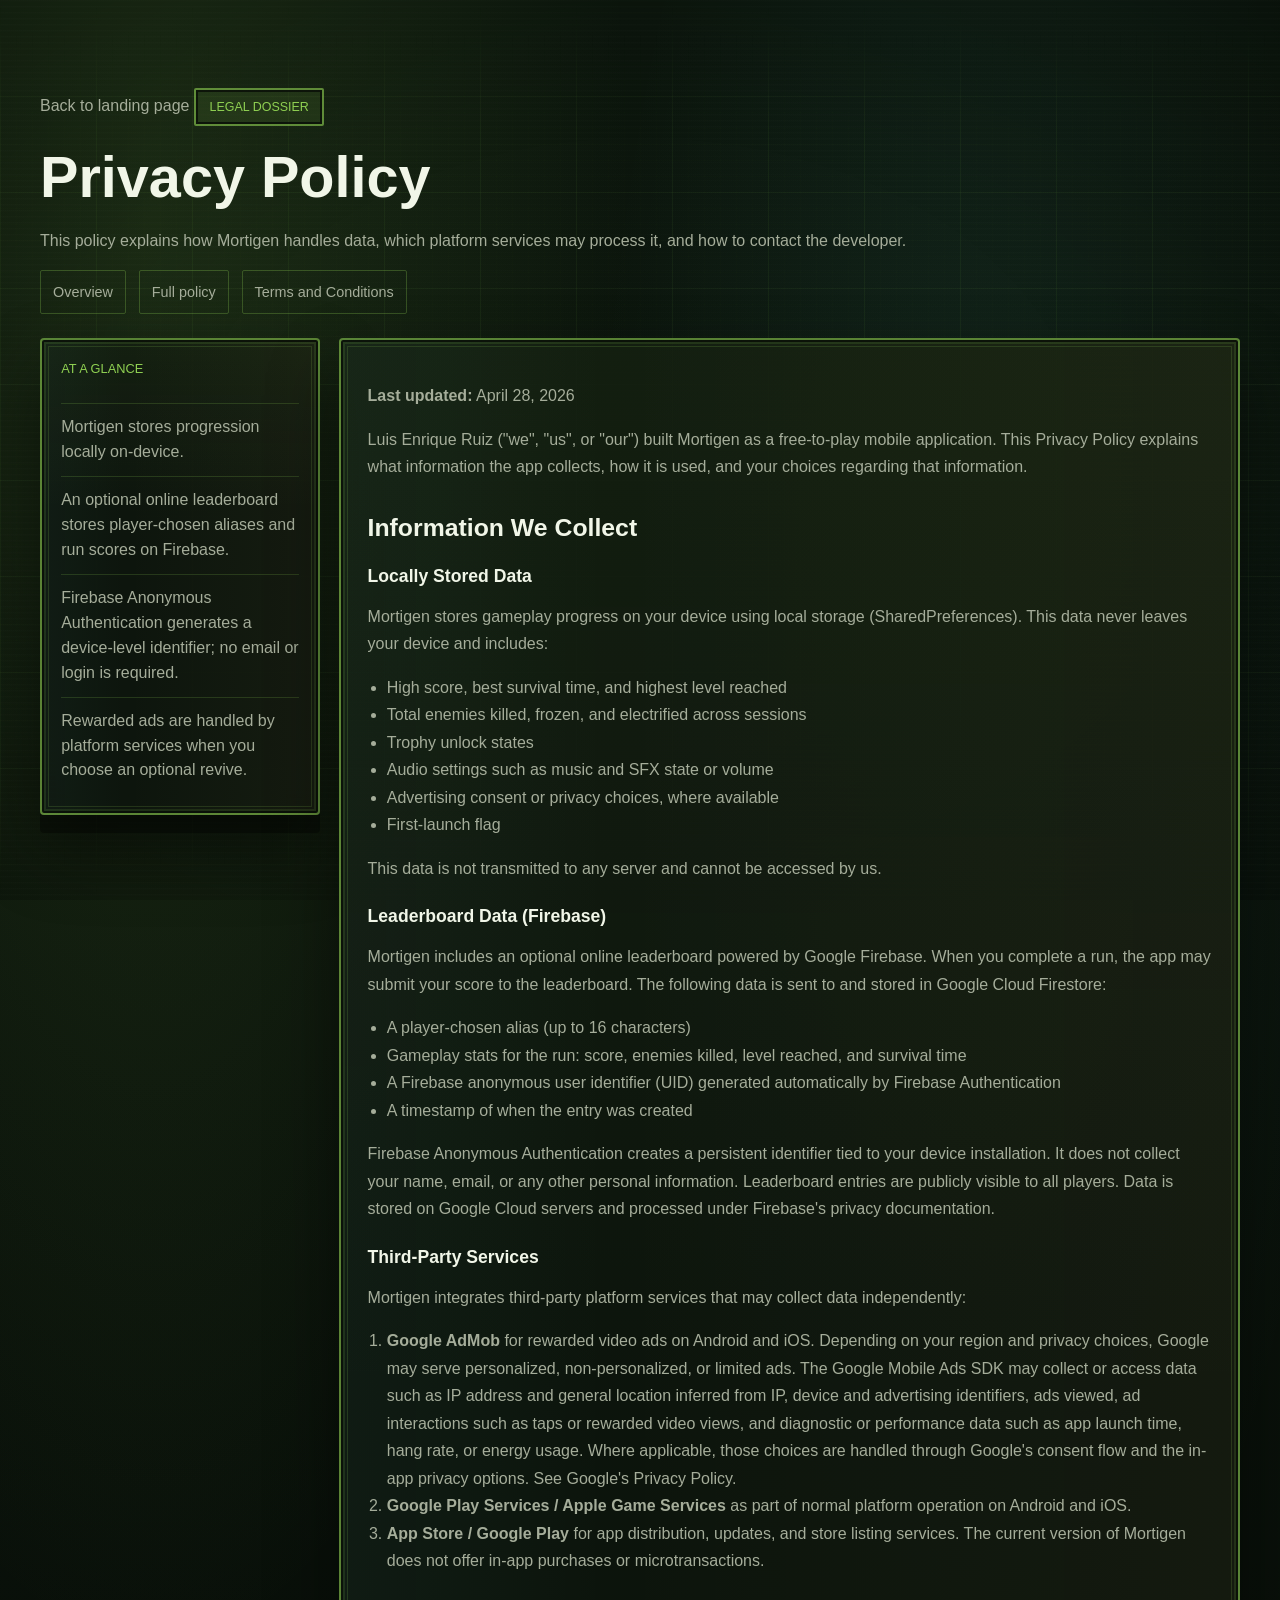
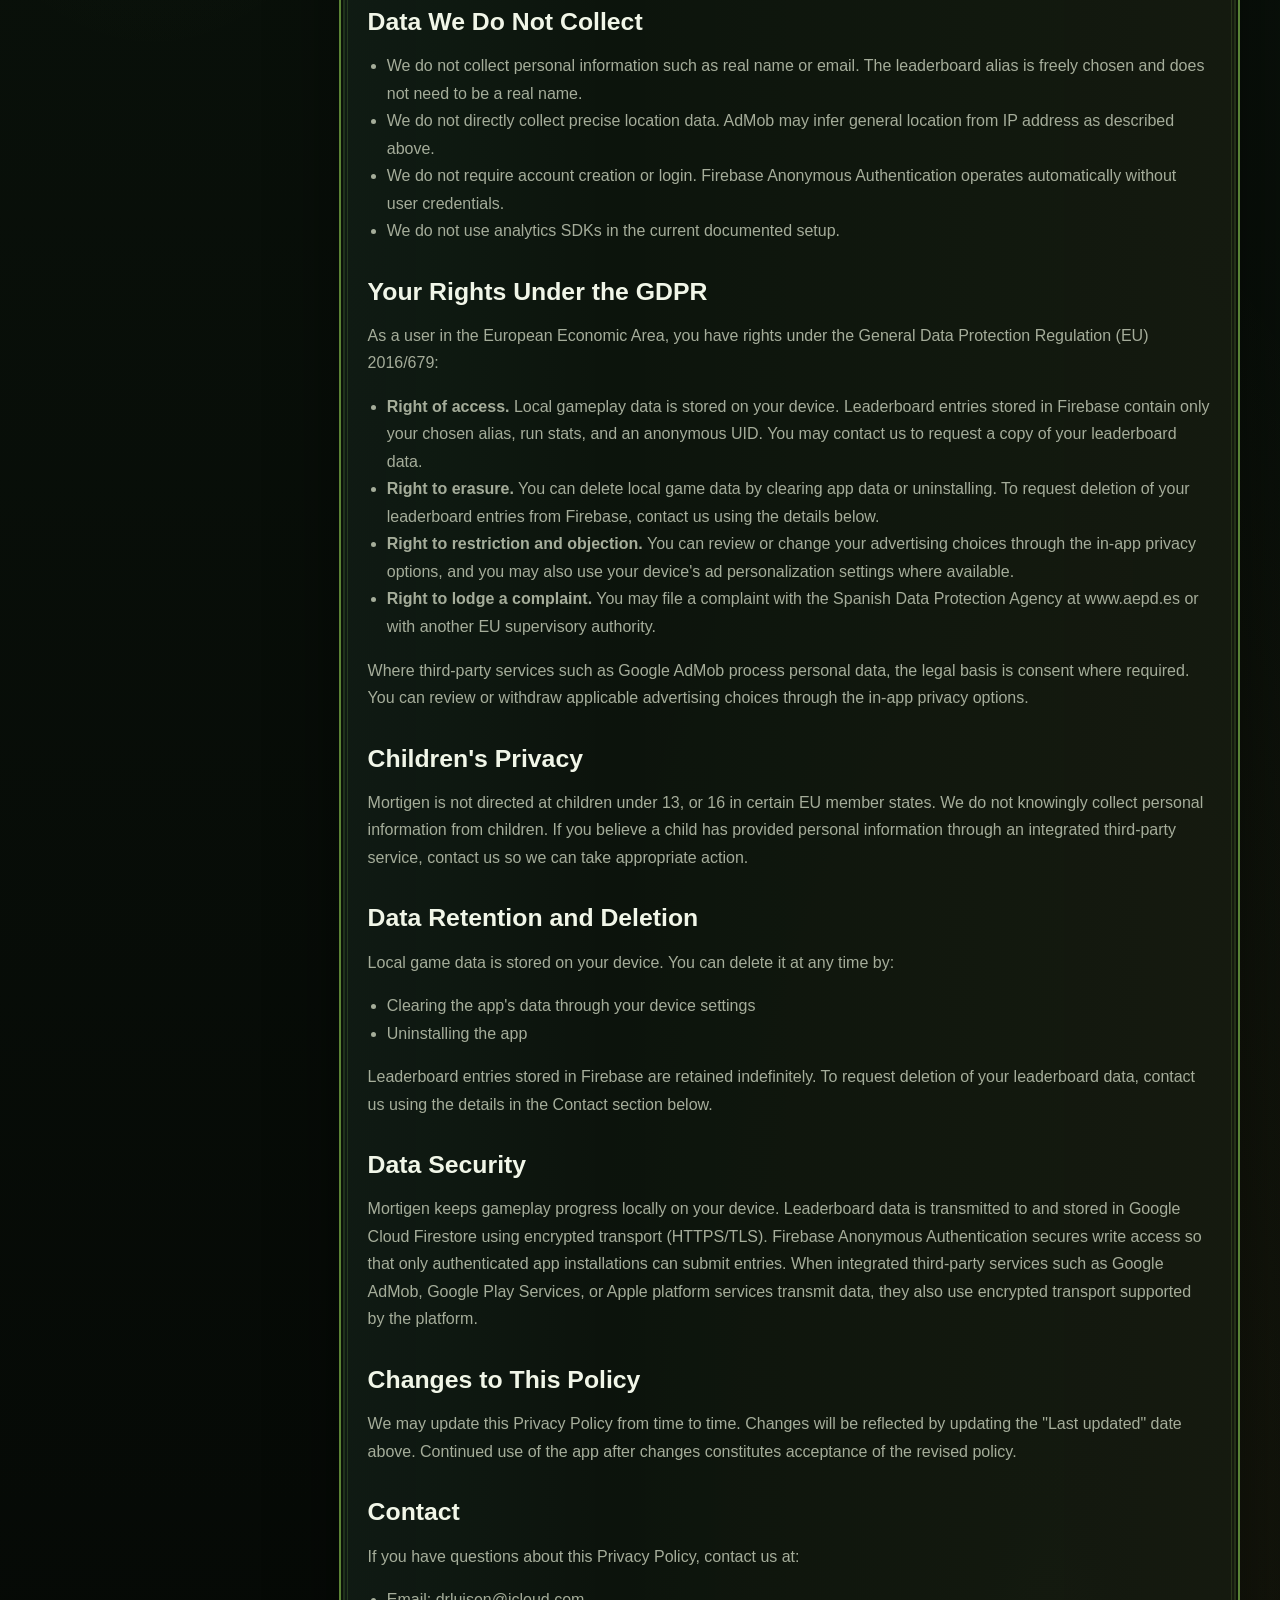
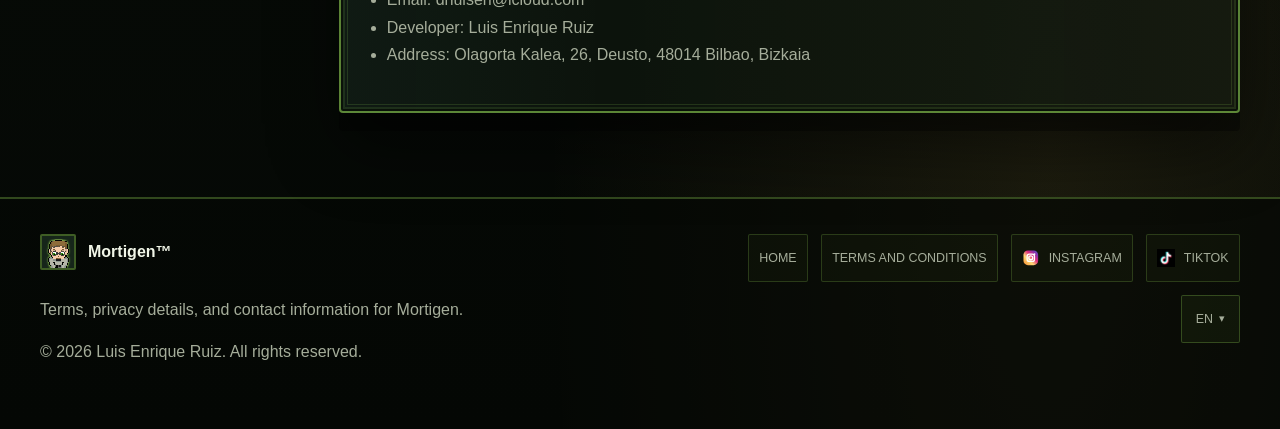
==== commit 537dffa8: "site improvements" ====
--- a/privacy.html
+++ b/privacy.html
@@ -7,7 +7,7 @@
     <meta
       name="description"
       data-i18n-content="privacyPage.meta.description"
-      content="Privacy Policy for Mortigen, covering local storage, optional platform services, and user rights."
+      content="Privacy Policy for Mortigen, covering local storage, rewarded ads, optional leaderboards, and user rights."
     >
     <meta property="og:type" content="website">
     <meta
@@ -18,7 +18,7 @@
     <meta
       property="og:description"
       data-i18n-content="privacyPage.meta.description"
-      content="Privacy Policy for Mortigen, covering local storage, optional platform services, and user rights."
+      content="Privacy Policy for Mortigen, covering local storage, rewarded ads, optional leaderboards, and user rights."
     >
     <meta property="og:url" content="https://koldo92.github.io/mortigen/privacy.html">
     <meta property="og:image" content="https://koldo92.github.io/mortigen/assets/images/night.png">
@@ -31,7 +31,7 @@
     <meta
       name="twitter:description"
       data-i18n-content="privacyPage.meta.description"
-      content="Privacy Policy for Mortigen, covering local storage, optional platform services, and user rights."
+      content="Privacy Policy for Mortigen, covering local storage, rewarded ads, optional leaderboards, and user rights."
     >
     <meta name="twitter:image" content="https://koldo92.github.io/mortigen/assets/images/night.png">
     <link rel="icon" type="image/png" sizes="32x32" href="assets/images/favicon-32x32.png">
@@ -99,8 +99,8 @@
                   identifier; no email or login is required.
                 </li>
                 <li data-i18n="privacyPage.overview.item4">
-                  Rewarded ads and any optional purchases are handled by
-                  platform services.
+                  Rewarded ads are handled by platform services when you choose
+                  an optional revive.
                 </li>
               </ul>
             </article>
@@ -139,8 +139,7 @@
                 Audio settings such as music and SFX state or volume
               </li>
               <li data-i18n="privacyPage.local.item5">
-                In-app purchase entitlements or related preferences, if those
-                features are available
+                Advertising consent or privacy choices, where available
               </li>
               <li data-i18n="privacyPage.local.item6">First-launch flag</li>
             </ul>
@@ -213,16 +212,13 @@
                 </a>.
               </li>
               <li data-i18n-html="privacyPage.thirdParty.item2">
-                <strong>Google Play Billing / Apple In-App Purchase</strong>
-                may be used if optional in-app purchases are offered in the
-                app. Purchase transactions are handled by Google or Apple,
-                which may process billing details, purchase history, and
-                transaction identifiers under their own policies. We do not
-                receive or store payment card details.
-              </li>
-              <li data-i18n-html="privacyPage.thirdParty.item3">
                 <strong>Google Play Services / Apple Game Services</strong> as
                 part of normal platform operation on Android and iOS.
+              </li>
+              <li data-i18n-html="privacyPage.thirdParty.item3">
+                <strong>App Store / Google Play</strong> for app distribution,
+                updates, and store listing services. The current version of
+                Mortigen does not offer in-app purchases or microtransactions.
               </li>
             </ol>
 
@@ -327,10 +323,9 @@
               Firestore using encrypted transport (HTTPS/TLS). Firebase
               Anonymous Authentication secures write access so that only
               authenticated app installations can submit entries. When
-              integrated third-party services such as Google AdMob and,
-              where enabled, Google Play Billing or Apple In-App Purchase
-              transmit data, they also use encrypted transport supported by
-              the platform.
+              integrated third-party services such as Google AdMob, Google Play
+              Services, or Apple platform services transmit data, they also use
+              encrypted transport supported by the platform.
             </p>
 
             <h2 data-i18n="privacyPage.changes.heading">Changes to This Policy</h2>
--- a/assets/css/site.css
+++ b/assets/css/site.css
@@ -2,9 +2,7 @@
   font-family: "RetroFont";
   src: url("../fonts/retrofont.ttf") format("truetype");
   font-display: swap;
-}
-
-:root {
+}:root {
   --bg: #050805;
   --bg-2: #0c160d;
   --panel: rgba(13, 21, 13, 0.93);
@@ -23,18 +21,12 @@
   --font-display: "RetroFont", "Trebuchet MS", sans-serif;
   --font-body: "Avenir Next", "Segoe UI", "Helvetica Neue", sans-serif;
   --font-mono: "SFMono-Regular", "Menlo", "Consolas", monospace;
-}
-
-* {
+}* {
   box-sizing: border-box;
-}
-
-html {
+}html {
   scroll-behavior: smooth;
   scroll-padding-top: 7rem;
-}
-
-body {
+}body {
   margin: 0;
   min-height: 100vh;
   font-family: var(--font-body);
@@ -44,18 +36,14 @@
     radial-gradient(ellipse at 82% 92%, rgba(232, 195, 90, 0.1), transparent 34%),
     radial-gradient(ellipse at 76% 18%, rgba(101, 230, 212, 0.08), transparent 28%),
     linear-gradient(180deg, var(--bg-2), var(--bg));
-}
-
-body::before,
+}body::before,
 body::after {
   content: "";
   position: fixed;
   inset: 0;
   pointer-events: none;
   z-index: -1;
-}
-
-body::before {
+}body::before {
   opacity: 0.42;
   background:
     linear-gradient(90deg, rgba(143, 208, 82, 0.12) 1px, transparent 1px),
@@ -64,9 +52,7 @@
     linear-gradient(rgba(143, 208, 82, 0.035) 1px, transparent 1px);
   background-size: 96px 96px, 96px 96px, 16px 16px, 16px 16px;
   mask-image: linear-gradient(180deg, transparent 0, #000 8rem, #000 calc(100% - 8rem), transparent 100%);
-}
-
-body::after {
+}body::after {
   background:
     repeating-linear-gradient(
       180deg,
@@ -77,29 +63,20 @@
     ),
     radial-gradient(ellipse at center, transparent 48%, rgba(0, 0, 0, 0.52) 100%);
   opacity: 0.36;
-}
-
-a {
+}a {
   color: inherit;
   text-decoration: none;
-}
-
-img {
+}img {
   display: block;
   max-width: 100%;
-}
-
-.pixel-art {
+  height: auto;
+}.pixel-art {
   image-rendering: pixelated;
   image-rendering: crisp-edges;
-}
-
-.container {
+}.container {
   width: min(calc(100% - 2rem), 1200px);
   margin: 0 auto;
-}
-
-.panel {
+}.panel {
   position: relative;
   overflow: hidden;
   border: 2px solid var(--line-strong);
@@ -112,29 +89,23 @@
     inset 0 0 0 2px rgba(5, 8, 5, 0.78),
     inset 0 0 0 4px rgba(143, 208, 82, 0.12),
     var(--shadow);
-}
-
-.panel::before {
+}.panel::before {
   content: "";
   position: absolute;
   inset: 6px;
   border: 1px solid rgba(143, 208, 82, 0.17);
   pointer-events: none;
   z-index: 1;
-}
-
-.pill,
+}.pill,
 .section-kicker,
 .eyebrow {
   font-family: var(--font-display);
   letter-spacing: 0;
-}
-
-.pill {
+}.pill {
   display: inline-flex;
   align-items: center;
   gap: 0.5rem;
-  margin-bottom: 1.4rem;
+  margin-bottom: 1.1rem;
   padding: 0.62rem 0.85rem;
   border: 2px solid rgba(143, 208, 82, 0.56);
   border-radius: var(--radius-sm);
@@ -143,132 +114,14 @@
   font-size: 0.78rem;
   text-transform: uppercase;
   box-shadow: inset 0 0 0 2px rgba(5, 8, 5, 0.72);
-}
-
-.section-kicker,
+}.section-kicker,
 .eyebrow {
   display: inline-block;
   margin-bottom: 0.7rem;
   color: var(--toxic);
   font-size: 0.8rem;
   text-transform: uppercase;
-}
-
-.topbar {
-  position: sticky;
-  top: 0;
-  z-index: 20;
-  border-bottom: 2px solid rgba(143, 208, 82, 0.4);
-  background: rgba(5, 8, 5, 0.94);
-  box-shadow: 0 14px 30px rgba(0, 0, 0, 0.38);
-  backdrop-filter: blur(10px);
-}
-
-.topbar-inner {
-  display: flex;
-  align-items: center;
-  justify-content: space-between;
-  gap: 1.25rem;
-  padding: 0.95rem 0;
-}
-
-.brand {
-  display: inline-flex;
-  align-items: center;
-  gap: 0.85rem;
-}
-
-.brand-mark {
-  display: grid;
-  place-items: center;
-  width: 2.5rem;
-  height: 2.5rem;
-  border: 2px solid rgba(143, 208, 82, 0.42);
-  border-radius: var(--radius-sm);
-  overflow: hidden;
-  background: rgba(143, 208, 82, 0.08);
-  box-shadow: inset 0 0 0 2px rgba(5, 8, 5, 0.75), 0 12px 24px rgba(0, 0, 0, 0.32);
-}
-
-.brand-mark img {
-  width: 100%;
-  height: 100%;
-  object-fit: cover;
-}
-
-.brand-copy {
-  display: flex;
-  flex-direction: column;
-}
-
-.brand-copy strong {
-  font-family: var(--font-display);
-  font-size: 1rem;
-}
-
-.brand-copy small {
-  color: var(--muted);
-  font-size: 0.82rem;
-}
-
-.nav {
-  display: flex;
-  flex-wrap: wrap;
-  gap: 0.45rem;
-  align-items: center;
-}
-
-.topbar-tools {
-  display: flex;
-  flex-wrap: wrap;
-  justify-content: flex-end;
-  align-items: center;
-  gap: 0.85rem;
-}
-
-.nav a {
-  display: inline-flex;
-  align-items: center;
-  min-height: 2.4rem;
-  padding: 0.48rem 0.7rem;
-  border: 1px solid rgba(143, 208, 82, 0.24);
-  border-radius: var(--radius-sm);
-  background: rgba(143, 208, 82, 0.045);
-  color: var(--muted);
-  font-family: var(--font-display);
-  font-size: 0.78rem;
-  font-weight: 600;
-  letter-spacing: 0;
-  text-transform: uppercase;
-  transition:
-    color 160ms ease,
-    background 160ms ease,
-    border-color 160ms ease,
-    box-shadow 160ms ease;
-}
-
-.nav a:hover,
-.nav a:focus-visible {
-  color: var(--text);
-  border-color: rgba(143, 208, 82, 0.72);
-  background: rgba(143, 208, 82, 0.1);
-  outline: none;
-}
-
-.nav a.nav-cta {
-  border-color: rgba(143, 208, 82, 0.82);
-  background: var(--toxic);
-  color: #071009;
-  box-shadow: 4px 4px 0 rgba(0, 0, 0, 0.78);
-}
-
-.nav a.nav-cta:hover,
-.nav a.nav-cta:focus-visible {
-  color: #071009;
-  background: #b7ef67;
-}
-
-.lang-switch {
+}.lang-switch {
   display: inline-flex;
   flex-wrap: wrap;
   align-items: center;
@@ -277,22 +130,19 @@
   border: 1px solid rgba(143, 208, 82, 0.22);
   border-radius: var(--radius-sm);
   background: rgba(143, 208, 82, 0.045);
-}
-
-.lang-switch--dropdown {
+}.lang-switch--dropdown {
   position: relative;
   padding: 0;
   border: 0;
   background: transparent;
   border-radius: 0;
   overflow: visible;
-}
-
-.lang-switch__trigger {
+}.lang-switch__trigger {
   display: inline-flex;
   align-items: center;
   gap: 0.4rem;
-  padding: 0.5rem 0.85rem;
+  min-height: 48px;
+  padding: 0.65rem 0.85rem;
   border: 1px solid rgba(143, 208, 82, 0.28);
   border-radius: var(--radius-sm);
   background: rgba(143, 208, 82, 0.055);
@@ -306,32 +156,22 @@
     background 160ms ease,
     border-color 160ms ease,
     box-shadow 160ms ease;
-}
-
-.lang-switch__trigger:hover,
+}.lang-switch__trigger:hover,
 .lang-switch__trigger:focus-visible {
   color: var(--text);
   border-color: rgba(143, 208, 82, 0.72);
   outline: none;
-}
-
-.lang-switch__trigger[aria-expanded="true"] {
+}.lang-switch__trigger[aria-expanded="true"] {
   color: var(--text);
   border-color: rgba(143, 208, 82, 0.72);
   background: rgba(143, 208, 82, 0.12);
-}
-
-.lang-switch__chevron {
+}.lang-switch__chevron {
   font-size: 0.7rem;
   line-height: 1;
   transition: transform 160ms ease;
-}
-
-.lang-switch__trigger[aria-expanded="true"] .lang-switch__chevron {
+}.lang-switch__trigger[aria-expanded="true"] .lang-switch__chevron {
   transform: rotate(180deg);
-}
-
-.lang-switch__menu {
+}.lang-switch__menu {
   position: absolute;
   top: calc(100% + 0.5rem);
   right: 0;
@@ -347,29 +187,20 @@
   background: var(--panel-strong);
   box-shadow: var(--shadow);
   backdrop-filter: blur(18px);
-}
-
-.lang-switch__menu[hidden] {
+}.lang-switch__menu[hidden] {
   display: none;
-}
-
-.lang-switch--dropdown .lang-switch__button {
+}.lang-switch--dropdown .lang-switch__button {
   width: 100%;
   text-align: center;
-}
-
-@media (max-width: 700px) {
-  .lang-switch__menu {
+}@media (max-width: 700px) {
+.lang-switch__menu {
     left: 0;
     right: auto;
     min-width: min(16rem, calc(100vw - 2rem));
-  }
-
-  .lang-switch--dropdown {
+  }.lang-switch--dropdown {
     align-self: flex-start;
   }
 }
-
 .lang-switch__button {
   border: 0;
   border-radius: var(--radius-sm);
@@ -378,44 +209,32 @@
   font-family: var(--font-display);
   font-size: 0.78rem;
   letter-spacing: 0;
+  min-height: 44px;
   padding: 0.55rem 0.8rem;
   cursor: pointer;
   transition:
     color 160ms ease,
     background 160ms ease,
     box-shadow 160ms ease;
-}
-
-.lang-switch__button[aria-pressed="true"] {
+}.lang-switch__button[aria-pressed="true"] {
   color: #07100a;
   background: var(--toxic);
   box-shadow: 3px 3px 0 rgba(0, 0, 0, 0.72);
-}
-
-.lang-switch__button:hover,
+}.lang-switch__button:hover,
 .lang-switch__button:focus-visible {
   color: var(--text);
   outline: none;
-}
-
-.section {
+}.section {
   position: relative;
   padding: 5.25rem 0;
-}
-
-.section-tight {
+}.section-tight {
   padding-top: 0;
-}
-
-.section-header {
+}.section-header {
   max-width: 790px;
   margin-bottom: 2rem;
   padding-left: 1rem;
   border-left: 4px solid rgba(143, 208, 82, 0.74);
-}
-
-.section-copy,
-.story-card p,
+}.section-copy,
 .feature-card p,
 .threat-card p,
 .privacy-card p,
@@ -423,123 +242,61 @@
 .legal-intro {
   color: var(--muted);
   line-height: 1.62;
-}
-
-h1,
+}h1,
 h2,
 h3 {
   margin: 0 0 0.75rem;
   line-height: 1.1;
   font-family: var(--font-display);
   letter-spacing: 0;
+  overflow-wrap: anywhere;
   text-shadow: 4px 4px 0 rgba(0, 0, 0, 0.76);
-}
-
-h1 {
+}h1 {
   max-width: 13ch;
-  font-size: 4.9rem;
-}
-
-h2 {
+  font-size: 3.25rem;
+}h2 {
   font-size: 2.85rem;
-}
-
-h3 {
+}h3 {
   font-size: 1.28rem;
-}
-
-.logo-wrap {
-  max-width: 560px;
-  margin-bottom: 1.15rem;
+}.logo-wrap {
+  max-width: 390px;
+  margin-bottom: 0.75rem;
   filter: drop-shadow(6px 6px 0 rgba(0, 0, 0, 0.72));
-}
-
-.hero {
-  min-height: 100vh;
-  padding-top: 3.5rem;
-  padding-bottom: 4.5rem;
+}.hero {
+  min-height: auto;
+  padding-top: 1.25rem;
+  padding-bottom: 0.8rem;
   display: flex;
   align-items: center;
-}
-
-.hero-grid {
+}.hero-grid {
   display: grid;
   grid-template-columns: minmax(0, 1.04fr) minmax(0, 0.96fr);
-  gap: 2.2rem;
-  align-items: center;
-}
-
-.hero-actions,
+  gap: 1.25rem;
+  align-items: center;
+}.hero-actions,
 .footer-links,
 .quick-links,
 .feature-meta {
   display: flex;
   flex-wrap: wrap;
   gap: 0.8rem;
-}
-
-.hero-actions {
-  align-items: center;
-  margin: 1.35rem 0 1rem;
-}
-
-.hero-actions--compact {
+}.hero-actions {
+  align-items: center;
+  margin: 0.85rem 0 0.65rem;
+}.hero-actions--compact {
   margin: 0.75rem 0 0.7rem;
-}
-
-.download-note {
+}.download-note {
   margin: -0.35rem 0 0;
   color: rgba(232, 195, 90, 0.92);
   font-family: var(--font-mono);
   font-size: 0.86rem;
   line-height: 1.5;
-}
-
-.button {
+}.store-badge-link {
   display: inline-flex;
   align-items: center;
   justify-content: center;
-  min-height: 3.2rem;
-  padding: 0.92rem 1.25rem;
-  border: 1px solid transparent;
-  border-radius: var(--radius-sm);
-  font-weight: 700;
-  transition:
-    transform 180ms ease,
-    border-color 180ms ease,
-    box-shadow 180ms ease,
-    background 180ms ease;
-}
-
-.button:hover,
-.button:focus-visible {
-  transform: translateY(-2px);
-}
-
-.button.primary {
-  background: var(--toxic);
-  color: #07100a;
-  box-shadow: 4px 4px 0 rgba(0, 0, 0, 0.72);
-}
-
-.button.secondary {
-  border-color: var(--line-strong);
-  background: rgba(109, 235, 232, 0.08);
-  color: var(--text);
-}
-
-.button.ghost {
-  border-color: rgba(255, 255, 255, 0.08);
-  background: rgba(255, 255, 255, 0.03);
-  color: var(--muted);
-}
-
-.store-badge-link {
-  display: inline-flex;
-  align-items: center;
-  justify-content: center;
-  inline-size: 14rem;
-  block-size: 4.65rem;
+  inline-size: 13.25rem;
+  block-size: 4.35rem;
   padding: 0.45rem 0.6rem;
   border: 2px solid rgba(143, 208, 82, 0.54);
   border-radius: var(--radius-sm);
@@ -554,83 +311,58 @@
   transition:
     transform 180ms ease,
     opacity 180ms ease;
-}
-
-.store-badge-link:hover,
+}.store-badge-link:hover,
 .store-badge-link:focus-visible {
   transform: translate(-2px, -2px);
   border-color: rgba(143, 208, 82, 0.92);
-}
-
-.store-badge-link:focus-visible {
+}.store-badge-link:focus-visible {
   outline: 2px solid rgba(109, 235, 232, 0.82);
   outline-offset: 4px;
   border-radius: var(--radius-sm);
-}
-
-.store-badge {
+}.store-badge {
   display: block;
   width: auto;
   height: auto;
   max-width: none;
-}
-
-.store-badge--app-store {
-  height: 3.55rem;
+}.store-badge--app-store {
+  height: 3.25rem;
   max-width: 100%;
-}
-
-.store-badge--google {
-  height: 3.3rem;
+}.store-badge--google {
+  height: 3.05rem;
   max-width: 100%;
-}
-
-.stat-row,
+}.stat-row,
 .systems-grid,
-.metrics-grid,
-.story-grid,
 .features-grid,
 .threat-grid,
 .privacy-grid {
   display: grid;
   gap: 1rem;
-}
-
-.stat-row {
-  margin-top: 2.1rem;
+}.stat-row {
+  margin-top: 0.85rem;
   grid-template-columns: repeat(4, minmax(0, 1fr));
-}
-
-.stat-card,
-.metric-block,
+}.stat-card,
 .privacy-card {
   padding: 1.25rem;
-}
-
-.stat-card {
-  min-height: 8.25rem;
-}
-
-.system-card {
+}.stat-card {
+  display: flex;
+  min-height: 3.75rem;
+  align-items: center;
+  gap: 0.55rem;
+  padding: 0.6rem 0.7rem;
+}.system-card {
   display: flex;
   min-height: 100%;
   flex-direction: column;
-}
-
-.system-card-media {
+}.system-card-media {
   width: 100%;
   height: auto;
   aspect-ratio: 1 / 1;
   object-fit: cover;
   border-bottom: 2px solid rgba(143, 208, 82, 0.42);
   background: rgba(143, 208, 82, 0.04);
-}
-
-.system-card-body {
+}.system-card-body {
   padding: 1.25rem;
-}
-
-.system-card strong {
+}.system-card strong {
   display: inline-block;
   margin-bottom: 0.7rem;
   color: var(--toxic);
@@ -638,70 +370,43 @@
   font-size: 0.78rem;
   letter-spacing: 0;
   text-transform: uppercase;
-}
-
-.stat-card strong,
-.metric-value {
+}.stat-card strong {
   display: block;
-  margin-bottom: 0.45rem;
+  margin-bottom: 0;
   color: var(--toxic);
   font-family: var(--font-display);
-  font-size: 1.65rem;
+  font-size: 1.25rem;
   font-weight: 800;
   text-shadow: 3px 3px 0 rgba(0, 0, 0, 0.72);
-}
-
-.stat-card span,
-.system-card p,
-.metric-label {
+}.stat-card span,
+.system-card p {
   color: var(--muted);
-  line-height: 1.5;
-}
-
-.system-card h3,
+  line-height: 1.32;
+}.system-card h3,
 .system-card p {
   overflow-wrap: break-word;
-}
-
-.hero-scene {
+}.hero-scene {
   display: grid;
   grid-template-columns: 1fr;
   gap: 1rem;
   align-items: start;
-}
-
-.hero-scene-row {
-  display: grid;
-  grid-template-columns: repeat(3, minmax(0, 1fr));
-  gap: 1rem;
-}
-
-.hero-card,
-.floating-card {
+}.hero-card {
   padding: 0;
-}
-
-.portrait-card {
+}.portrait-card {
   position: relative;
   display: grid;
   grid-template-columns: minmax(0, 1fr) minmax(0, 1fr);
   gap: 0;
-  min-height: 470px;
-}
-
-.portrait-card h2 {
+  min-height: 350px;
+}.portrait-card h2 {
   font-size: 2rem;
-}
-
-.portrait-copy {
+}.portrait-copy {
   padding: 1.5rem;
   display: flex;
   flex-direction: column;
   justify-content: center;
-}
-
-.portrait-frame {
-  min-height: 430px;
+}.portrait-frame {
+  min-height: 320px;
   border-left: 2px solid rgba(143, 208, 82, 0.38);
   border-radius: 0;
   background:
@@ -714,113 +419,27 @@
   justify-content: center;
   align-items: center;
   overflow: hidden;
-}
-
-.portrait-frame img {
-  width: min(100%, 440px);
+}.portrait-frame img {
+  width: min(100%, 340px);
   height: auto;
   max-height: 100%;
   object-fit: contain;
   object-position: center;
-}
-
-.floating-card {
-  position: relative;
-  display: flex;
-  flex-direction: column;
-  overflow: hidden;
-}
-
-.floating-card .scene-thumb {
-  width: 100%;
-  aspect-ratio: 16 / 10;
-  border-radius: 0;
-  object-fit: cover;
-  border: none;
-  border-bottom: 1px solid rgba(255, 255, 255, 0.06);
-  background: rgba(255, 255, 255, 0.02);
-}
-
-.floating-card div {
-  padding: 1rem 1.25rem 1.25rem;
-}
-
-.floating-card h3,
-.floating-card p,
-.floating-card .eyebrow {
-  overflow-wrap: break-word;
-  word-break: break-word;
-}
-
-.scene-card-a {
-  animation: floatCard 6.2s ease-in-out infinite;
-}
-
-.scene-card-b {
-  animation: floatCard 7.1s ease-in-out infinite;
-  animation-delay: -1.2s;
-}
-
-.scene-card-c {
-  animation: floatCard 6.6s ease-in-out infinite;
-  animation-delay: -2.1s;
-}
-
-.metrics-grid {
-  grid-template-columns: repeat(6, minmax(0, 1fr));
-}
-
-.systems-grid {
+}.systems-grid {
   grid-template-columns: repeat(4, minmax(0, 1fr));
-}
-
-.metric-block {
-  min-height: 100%;
-}
-
-.metric-value {
-  color: var(--teal);
-}
-
-.story-grid {
-  grid-template-columns: repeat(3, minmax(0, 1fr));
-}
-
-.story-card {
-  display: flex;
-  flex-direction: column;
-}
-
-.story-card img {
-  width: 100%;
-  aspect-ratio: 1 / 1;
-  object-fit: cover;
-  border-bottom: 2px solid rgba(143, 208, 82, 0.36);
-}
-
-.story-card div,
-.feature-card,
+}.feature-card,
 .threat-card,
-.gallery-main figcaption,
-.gallery-stack figcaption,
-.gallery-wide figcaption,
 .media-banner figcaption,
 .progression-media figcaption {
   padding: 1.2rem;
-}
-
-.features-grid {
+}.features-grid {
   grid-template-columns: repeat(2, minmax(0, 1fr));
-}
-
-.feature-card {
+}.feature-card {
   display: grid;
   grid-template-columns: 90px 1fr;
   gap: 1rem;
   align-items: start;
-}
-
-.icon-wrap {
+}.icon-wrap {
   display: grid;
   place-items: center;
   width: 90px;
@@ -831,55 +450,39 @@
     radial-gradient(circle at top, rgba(101, 230, 212, 0.12), transparent 42%),
     rgba(143, 208, 82, 0.055);
   box-shadow: inset 0 0 0 2px rgba(5, 8, 5, 0.75);
-}
-
-.icon-wrap img {
+}.icon-wrap img {
   width: 72px;
   height: 72px;
   max-width: 100%;
   max-height: 100%;
   object-fit: contain;
-}
-
-.feature-meta span {
+}.feature-meta span {
   padding: 0.35rem 0.6rem;
   border: 1px solid rgba(143, 208, 82, 0.28);
   border-radius: var(--radius-sm);
   color: var(--muted);
   font-size: 0.8rem;
-}
-
-.threat-grid,
+}.threat-grid,
 .privacy-grid {
   grid-template-columns: repeat(3, minmax(0, 1fr));
-}
-
-.threat-card,
+}.threat-card,
 .privacy-card {
   min-height: 100%;
-}
-
-.threat-card ul,
+}.threat-card ul,
 .legal-card ul {
   margin: 1rem 0 0;
   padding: 0;
   list-style: none;
-}
-
-.threat-card li,
+}.threat-card li,
 .legal-card li {
   padding: 0.7rem 0;
   border-top: 1px solid rgba(143, 208, 82, 0.18);
   color: var(--muted);
   line-height: 1.55;
-}
-
-.media-banner,
+}.media-banner,
 .progression-media {
   margin: 0 0 1rem;
-}
-
-.media-banner img,
+}.media-banner img,
 .progression-media img {
   width: 100%;
   height: auto;
@@ -888,114 +491,56 @@
   object-position: center;
   border-bottom: 2px solid rgba(143, 208, 82, 0.42);
   background: rgba(143, 208, 82, 0.04);
-}
-
-.gallery-layout {
-  display: grid;
-  grid-template-columns: repeat(3, minmax(0, 1fr));
-  gap: 1rem;
-  margin-bottom: 1rem;
-}
-
-.gallery-stack {
-  display: contents;
-}
-
-.gallery-main img {
-  width: 100%;
-  aspect-ratio: 1 / 1;
-  object-fit: cover;
-}
-
-.gallery-stack img {
-  width: 100%;
-  aspect-ratio: 1 / 1;
-  object-fit: cover;
-}
-
-.gallery-wide img {
-  width: 100%;
-  aspect-ratio: 16 / 6;
-  object-fit: contain;
-  background: rgba(255, 255, 255, 0.02);
-}
-
-figcaption {
+}figcaption {
   color: var(--muted);
   line-height: 1.5;
-}
-
-.final-cta {
+}.final-cta {
   padding-top: 4.25rem;
-}
-
-.final-cta::before {
+}.final-cta::before {
   content: "";
   position: absolute;
   inset: 0 0 auto;
   height: 2px;
   background: linear-gradient(90deg, transparent, rgba(143, 208, 82, 0.74), transparent);
-}
-
-.final-cta-grid {
+}.final-cta-grid {
   display: grid;
   grid-template-columns: minmax(0, 1fr) minmax(20rem, 0.45fr);
   gap: 1rem;
   align-items: stretch;
   margin-bottom: 1rem;
-}
-
-.final-cta-copy {
+}.final-cta-copy {
   margin-bottom: 0;
-}
-
-.final-download-panel {
+}.final-download-panel {
   display: flex;
   min-height: 100%;
   flex-direction: column;
   justify-content: center;
   padding: 1.3rem;
-}
-
-.final-download-panel .download-note {
+}.final-download-panel .download-note {
   margin-top: 0;
-}
-
-.trust-grid {
+}.trust-grid {
   margin-top: 1rem;
-}
-
-.footer {
+}.footer {
   padding: 2.2rem 0 3rem;
   border-top: 2px solid rgba(143, 208, 82, 0.32);
   background: rgba(5, 8, 5, 0.66);
-}
-
-.footer-inner {
+}.footer-inner {
   display: flex;
   justify-content: space-between;
   gap: 1rem;
   align-items: flex-start;
-}
-
-.footer-copy {
+}.footer-copy {
   flex: 1 1 42rem;
   min-width: 0;
-}
-
-.footer-brand {
+}.footer-brand {
   display: inline-flex;
   align-items: center;
   gap: 0.75rem;
   margin-bottom: 0.7rem;
-}
-
-.footer-brand strong {
+}.footer-brand strong {
   font-family: var(--font-display);
   font-size: 1rem;
-}
-
-.footer-brand-mark {
+}.footer-brand-mark {
   display: grid;
   place-items: center;
   width: 2.25rem;
@@ -1005,26 +550,22 @@
   overflow: hidden;
   background: rgba(143, 208, 82, 0.08);
   box-shadow: inset 0 0 0 2px rgba(5, 8, 5, 0.75);
-}
-
-.footer-brand-mark img {
+}.footer-brand-mark img {
   width: 100%;
   height: 100%;
   object-fit: cover;
-}
-
-.footer-links {
+}.footer-links {
   flex: 0 1 34rem;
   justify-content: flex-end;
   align-items: center;
-}
-
-.footer-links a {
+}.footer-links a {
   color: var(--muted);
-}
-
-.footer-links > a,
+}.footer-links > a,
 .footer-social-link {
+  display: inline-flex;
+  align-items: center;
+  justify-content: center;
+  min-height: 48px;
   padding: 0.48rem 0.65rem;
   border: 1px solid rgba(143, 208, 82, 0.22);
   border-radius: var(--radius-sm);
@@ -1032,78 +573,55 @@
   font-family: var(--font-display);
   font-size: 0.78rem;
   text-transform: uppercase;
-}
-
-.footer-social-link {
+}.footer-social-link {
   display: inline-flex;
   align-items: center;
   gap: 0.55rem;
-}
-
-.footer-social-links {
+}.footer-social-links {
   display: inline-flex;
-  flex-wrap: nowrap;
+  flex-wrap: wrap;
   gap: 0.8rem;
   white-space: nowrap;
-}
-
-.footer-social-link svg,
+}.footer-social-link svg,
 .footer-social-link img {
   width: 1.1rem;
   height: 1.1rem;
   flex: none;
-}
-
-.footer-lang-switch .lang-switch__menu {
+}.footer-lang-switch .lang-switch__menu {
   top: auto;
   right: 0;
   bottom: calc(100% + 0.5rem);
-}
-
-.footer-legal-note {
+}.footer-legal-note {
   max-width: 52ch;
   margin-top: 0.8rem;
   color: rgba(165, 173, 154, 0.82);
   font-size: 0.82rem;
   line-height: 1.55;
-}
-
-.footer-legal-note-inline {
+}.footer-legal-note-inline {
   display: flex;
   flex-wrap: wrap;
   gap: 0.15rem 0.8rem;
   max-width: 76ch;
-}
-
-.footer-links a:hover,
+}.footer-links a:hover,
 .footer-links a:focus-visible {
   color: var(--text);
   border-color: rgba(143, 208, 82, 0.58);
   outline: none;
-}
-
-.back-link {
+}.back-link {
   display: inline-flex;
   align-items: center;
   gap: 0.5rem;
+  min-height: 44px;
   margin-bottom: 1rem;
   color: var(--muted);
-}
-
-.back-link:hover,
+}.back-link:hover,
 .back-link:focus-visible {
   color: var(--text);
-}
-
-.legal-hero {
+}.legal-hero {
   padding-bottom: 1.5rem;
-}
-
-.legal-page {
+}.legal-page {
   scroll-padding-top: 2rem;
-}
-
-.legal-page h1,
+}.legal-page h1,
 .legal-page h2,
 .legal-page h3,
 .legal-page .pill,
@@ -1117,100 +635,110 @@
   font-family: var(--font-body);
   letter-spacing: 0;
   text-shadow: none;
-}
-
-.legal-page h1,
+}.legal-page h1,
 .legal-page h2,
 .legal-page h3 {
   font-weight: 800;
   line-height: 1.18;
-}
-
-.legal-page .legal-sidebar {
+}.legal-page .legal-sidebar {
   top: 1rem;
-}
-
-.legal-hero h1 {
+}.legal-hero h1 {
   max-width: none;
   font-size: 3.6rem;
-}
-
-.legal-shell {
+}.legal-shell {
   display: grid;
   grid-template-columns: 280px minmax(0, 1fr);
   gap: 1.2rem;
   align-items: start;
-}
-
-.legal-sidebar {
+}.legal-sidebar {
   position: sticky;
   top: 6.5rem;
   display: grid;
   gap: 1rem;
-}
-
-.legal-card {
+}.legal-card {
   padding: 1.2rem;
-}
-
-.legal-article {
+}.legal-article {
   padding: 1.65rem;
-}
-
-.legal-article h2 {
+}.legal-article h2 {
   margin-top: 2rem;
   font-size: 1.55rem;
-}
-
-.legal-article h3 {
+}.legal-article h3 {
   margin-top: 1.5rem;
   font-size: 1.1rem;
-}
-
-.legal-article p,
+}.legal-article p,
 .legal-article li {
   color: var(--muted);
   line-height: 1.72;
-}
-
-.legal-article ul,
+}.legal-article ul,
 .legal-article ol {
   padding-left: 1.2rem;
-}
-
-.quick-links a {
+}.quick-links a {
+  display: inline-flex;
+  align-items: center;
+  min-height: 44px;
   padding: 0.5rem 0.75rem;
   border: 1px solid rgba(143, 208, 82, 0.28);
   border-radius: var(--radius-sm);
   color: var(--muted);
   font-size: 0.9rem;
-}
-
-.quick-links a:hover,
+}.quick-links a:hover,
 .quick-links a:focus-visible {
   color: var(--text);
   border-color: var(--line-strong);
-}
-
-.pulse {
+}.motion-ready .motion-reveal {
+  opacity: 0;
+  transform: translate3d(0, 26px, 0);
+  transition:
+    opacity 680ms ease,
+    transform 680ms cubic-bezier(0.2, 0.8, 0.2, 1);
+  transition-delay: var(--motion-delay, 0ms);
+  will-change: opacity, transform;
+}.motion-ready .motion-reveal.motion-reveal--lift {
+  transform: translate3d(0, 34px, 0);
+}.motion-ready .motion-reveal.is-visible {
+  opacity: 1;
+  transform: translate3d(0, 0, 0);
+  will-change: auto;
+}.motion-ready .logo-wrap.is-visible {
+  animation: logoFloat 5.6s ease-in-out 900ms infinite;
+}.motion-ready .portrait-card.is-visible {
+  animation: heroSettle 6.4s ease-in-out 700ms infinite;
+}@media (hover: hover) and (pointer: fine) {
+.system-card,
+.feature-card,
+.threat-card,
+.privacy-card,
+.final-download-panel {
+    transition:
+      border-color 180ms ease,
+      transform 180ms ease;
+  }.system-card:hover,
+.feature-card:hover,
+.threat-card:hover,
+.privacy-card:hover,
+.final-download-panel:hover {
+    transform: translate3d(0, -3px, 0);
+    border-color: rgba(143, 208, 82, 0.78);
+  }
+}.pulse {
   animation: pulseGlow 2.8s ease-in-out infinite;
-}
-
-.scene-card-a {
-  animation: floatCard 6.2s ease-in-out infinite;
-}
-
-.scene-card-b {
-  animation: floatCard 7.1s ease-in-out infinite;
-  animation-delay: -1.2s;
-}
-
-.scene-card-c {
-  animation: floatCard 6.6s ease-in-out infinite;
-  animation-delay: -2.1s;
-}
-
-@keyframes pulseGlow {
+}@keyframes logoFloat {
+  0%,
+  100% {
+    transform: translate3d(0, 0, 0);
+  }
+  50% {
+    transform: translate3d(0, -5px, 0);
+  }
+}@keyframes heroSettle {
+  0%,
+  100% {
+    transform: translate3d(0, 0, 0);
+  }
+  50% {
+    transform: translate3d(0, -8px, 0);
+  }
+}@keyframes pulseGlow {
   0%,
   100% {
     box-shadow: 0 0 0 rgba(143, 208, 82, 0);
@@ -1218,258 +746,471 @@
   50% {
     box-shadow: 0 0 30px rgba(143, 208, 82, 0.2);
   }
-}
-
-@keyframes floatCard {
-  0%,
-  100% {
-    transform: translateY(0);
-  }
-  50% {
-    transform: translateY(-8px);
-  }
-}
-
-@media (max-width: 1100px) {
-  .hero-grid,
-  .final-cta-grid,
-  .legal-shell,
-  .gallery-layout {
+}@media (max-width: 1100px) {
+.hero-grid,
+.final-cta-grid,
+.legal-shell {
     grid-template-columns: 1fr;
-  }
-
-  h1 {
-    font-size: 4.1rem;
-  }
-
-  h2 {
+  }h1 {
+    font-size: 3.6rem;
+  }h2 {
     font-size: 2.45rem;
-  }
-
-  .hero {
+  }.hero {
     min-height: auto;
-  }
-
-  .hero-scene {
+  }.hero-scene {
     min-height: 0;
-  }
-
-  .hero-scene-row {
-    grid-template-columns: repeat(2, minmax(0, 1fr));
-  }
-
-  .portrait-card {
+  }.portrait-card {
     grid-template-columns: 1fr;
-  }
-
-  .portrait-frame {
+  }.portrait-frame {
     border-left: none;
     border-top: 2px solid rgba(143, 208, 82, 0.38);
     border-radius: 0;
-  }
-
-  .scene-card-a,
-  .scene-card-b,
-  .scene-card-c {
-    position: relative;
-    inset: auto;
+  }.legal-sidebar {
+    position: static;
+  }
+}
+@media (max-width: 900px) {
+.systems-grid,
+.stat-row,
+.threat-grid,
+.privacy-grid {
+    grid-template-columns: repeat(2, minmax(0, 1fr));
+  }
+}
+@media (max-width: 700px) {
+html {
+    scroll-padding-top: 8rem;
+  }h1 {
+    font-size: 2.75rem;
+  }h2,
+.legal-hero h1 {
+    font-size: 2.2rem;
+  }h3 {
+    font-size: 1.12rem;
+  }.section {
+    padding: 3.7rem 0;
+  }.section-header {
+    padding-left: 0.75rem;
+  }.footer-inner {
+    flex-direction: column;
+    align-items: flex-start;
+  }.footer-inner {
+    justify-content: flex-start;
+  }.footer-copy {
+    flex: 0 0 auto;
+  }.footer-links {
     width: 100%;
-  }
-
-  .legal-sidebar {
-    position: static;
+  }.footer-links {
+    justify-content: flex-start;
+  }.lang-switch--dropdown {
+    justify-self: end;
+  }.footer-lang-switch .lang-switch__menu {
+    left: auto;
+    right: 0;
+  }.hero {
+    padding-top: 2rem;
+    padding-bottom: 2.5rem;
+  }.features-grid,
+.systems-grid,
+.threat-grid,
+.privacy-grid,
+.stat-row {
+    grid-template-columns: 1fr;
+  }.hero-scene {
+    display: none;
+  }.stat-row {
+    display: none;
+    grid-template-columns: repeat(2, minmax(0, 1fr));
+    gap: 0.75rem;
+  }.stat-card {
+    min-height: 5.25rem;
+    padding: 0.85rem;
+  }.stat-card strong {
+    font-size: 1.35rem;
+  }.feature-card {
+    grid-template-columns: 1fr;
+  }.media-banner img,
+.progression-media img {
+    aspect-ratio: 4 / 3;
+  }.icon-wrap {
+    width: 64px;
+    height: 64px;
+  }.portrait-frame {
+    min-height: 320px;
+  }.final-download-panel {
+    padding: 1rem;
+  }
+}
+@media (max-width: 560px) {
+.container {
+    width: min(calc(100% - 1.25rem), 1200px);
+  }.pill {
+    margin-bottom: 0.8rem;
+    padding: 0.5rem 0.7rem;
+  }.logo-wrap {
+    max-width: 320px;
+    margin-bottom: 0.65rem;
+  }h1 {
+    font-size: 2.35rem;
+  }.hero {
+    padding-top: 1.25rem;
+    padding-bottom: 2rem;
+  }.hero-actions,
+.final-download-panel .hero-actions {
+    flex-direction: column;
+    align-items: stretch;
+    gap: 0.65rem;
+    margin: 0.85rem 0 0.65rem;
+  }.hero-actions .store-badge-link {
+    inline-size: min(100%, 13.25rem);
+    block-size: 4.25rem;
+    align-self: flex-start;
+  }.store-badge--app-store {
+    height: 3.2rem;
+  }.store-badge--google {
+    height: 3rem;
+  }.lang-switch {
+    align-self: flex-start;
+  }
+}
+@media (prefers-reduced-motion: reduce) {
+html {
+    scroll-behavior: auto;
+  }*,
+*::before,
+*::after {
+    animation: none !important;
+    transition: none !important;
   }
 }
 
-@media (max-width: 900px) {
-  .systems-grid,
-  .stat-row,
-  .story-grid,
-  .threat-grid,
-  .privacy-grid {
+/* Simplified landing */
+.hero {
+  min-height: min(760px, 100svh);
+  padding-top: 2rem;
+  padding-bottom: 2.75rem;
+  overflow: hidden;
+}.hero-grid {
+  grid-template-columns: minmax(0, 1fr) minmax(18rem, 0.78fr);
+  gap: clamp(1.5rem, 4vw, 4.5rem);
+}.hero-copy h1 {
+  max-width: 11em;
+  font-size: clamp(2.7rem, 5.1vw, 4.55rem);
+  overflow-wrap: normal;
+}.hero-lede {
+  max-width: 35rem;
+  margin: 0.9rem 0 0;
+  color: rgba(241, 246, 232, 0.86);
+  font-size: 1.08rem;
+}.hero-scene {
+  display: grid;
+}.sprite-panel {
+  position: relative;
+  display: grid;
+  gap: 1rem;
+  align-self: center;
+  padding: clamp(1rem, 2.4vw, 1.5rem);
+  border: 2px solid rgba(143, 208, 82, 0.48);
+  border-radius: var(--radius);
+  background:
+    linear-gradient(180deg, rgba(101, 230, 212, 0.08), transparent 34%),
+    linear-gradient(135deg, rgba(227, 110, 84, 0.08), transparent 42%),
+    rgba(6, 10, 6, 0.9);
+  box-shadow: var(--shadow);
+}.sprite-panel::before {
+  content: "";
+  position: absolute;
+  inset: 0;
+  background:
+    linear-gradient(90deg, rgba(143, 208, 82, 0.11) 1px, transparent 1px),
+    linear-gradient(rgba(143, 208, 82, 0.08) 1px, transparent 1px);
+  background-size: 32px 32px;
+  opacity: 0.34;
+  pointer-events: none;
+}.luisen-stage {
+  position: relative;
+  display: grid;
+  min-height: clamp(20rem, 42vw, 28rem);
+  place-items: end center;
+  overflow: hidden;
+  border: 2px solid rgba(143, 208, 82, 0.32);
+  border-radius: var(--radius-sm);
+  background:
+    radial-gradient(ellipse at 50% 72%, rgba(101, 230, 212, 0.16), transparent 46%),
+    linear-gradient(90deg, rgba(31, 52, 45, 0.88) 1px, transparent 1px),
+    linear-gradient(rgba(31, 52, 45, 0.88) 1px, transparent 1px),
+    linear-gradient(180deg, rgba(7, 16, 12, 0.18), rgba(3, 6, 4, 0.92));
+  background-size: auto, 48px 48px, 48px 48px, auto;
+}.luisen-sprite {
+  position: relative;
+  z-index: 2;
+  width: 200px;
+  height: 276px;
+  margin-bottom: 1.15rem;
+  background-image: url("../images/player_idle.png");
+  background-repeat: no-repeat;
+  background-size: 800px 552px;
+  filter: drop-shadow(10px 16px 0 rgba(0, 0, 0, 0.42));
+  transform: scale(clamp(1.12, 0.98 + 1.2vw, 1.46));
+  transform-origin: center bottom;
+  animation: luisenIdle 960ms steps(1) infinite;
+}.luisen-shadow {
+  position: absolute;
+  bottom: 1.7rem;
+  left: 50%;
+  width: 12rem;
+  height: 2.1rem;
+  border-radius: 50%;
+  background: radial-gradient(ellipse, rgba(0, 0, 0, 0.58), transparent 70%);
+  transform: translateX(-50%);
+}.hero-signal {
+  position: relative;
+  z-index: 1;
+  display: flex;
+  flex-wrap: wrap;
+  align-items: center;
+  justify-content: space-between;
+  gap: 0.7rem;
+  color: var(--muted);
+  font-family: var(--font-mono);
+  font-size: 0.9rem;
+}.hero-signal strong {
+  color: var(--text);
+  font-family: var(--font-display);
+  font-size: 0.95rem;
+}.proof-band {
+  padding-top: 0;
+  padding-bottom: 4rem;
+}.proof-grid {
+  display: grid;
+  grid-template-columns: repeat(3, minmax(0, 1fr));
+  gap: 1rem;
+}.proof-card {
+  display: flex;
+  align-items: center;
+  gap: 0.85rem;
+  min-height: 6rem;
+  padding: 1rem 1.15rem;
+}.proof-card strong {
+  color: var(--toxic);
+  font-family: var(--font-display);
+  font-size: clamp(1.55rem, 3vw, 2.6rem);
+  line-height: 1;
+  text-shadow: 4px 4px 0 rgba(0, 0, 0, 0.72);
+}.proof-card span {
+  color: var(--text);
+  font-family: var(--font-display);
+  font-size: clamp(0.9rem, 1.55vw, 1.12rem);
+  line-height: 1.2;
+  text-transform: uppercase;
+}.proof-card:nth-child(1) strong {
+  color: var(--danger);
+}.proof-card:nth-child(2) strong {
+  color: var(--teal);
+}.proof-card:nth-child(3) strong {
+  color: var(--amber);
+}.gameplay-section {
+  padding-top: 0;
+}.compact-header {
+  max-width: 48rem;
+}.phone-gallery {
+  display: grid;
+  grid-template-columns: repeat(4, minmax(0, 1fr));
+  gap: clamp(0.8rem, 2.4vw, 1.4rem);
+  align-items: start;
+  margin-top: 1.6rem;
+}.phone-frame {
+  position: relative;
+  margin: 0;
+}.phone-frame::before,
+.phone-frame::after {
+  content: "";
+  position: absolute;
+  z-index: 2;
+  border-radius: 999px;
+  background: linear-gradient(180deg, #56615b, #050605 58%, #2c3832);
+  box-shadow:
+    inset 1px 0 0 rgba(255, 255, 255, 0.16),
+    0 0 0 1px rgba(143, 208, 82, 0.34),
+    0 8px 18px rgba(0, 0, 0, 0.42);
+  pointer-events: none;
+}.phone-frame::before {
+  top: 16%;
+  left: -0.22rem;
+  width: 0.28rem;
+  height: 4.1rem;
+}.phone-frame::after {
+  top: 27%;
+  right: -0.22rem;
+  width: 0.28rem;
+  height: 5.6rem;
+}.phone-shell {
+  position: relative;
+  isolation: isolate;
+  overflow: hidden;
+  aspect-ratio: 1179 / 2556;
+  z-index: 1;
+  border: clamp(0.62rem, 1.25vw, 0.9rem) solid #050605;
+  border-radius: clamp(1.65rem, 3.15vw, 2.55rem);
+  background: #000 var(--phone-image) center / cover no-repeat;
+  box-shadow:
+    inset 0 0 0 1px rgba(255, 255, 255, 0.1),
+    inset 0 0 0 3px rgba(0, 0, 0, 0.82),
+    0 0 0 2px #222a25,
+    0 0 0 4px rgba(143, 208, 82, 0.34),
+    0 1.35rem 3rem rgba(0, 0, 0, 0.54);
+}.phone-shell::after {
+  content: "";
+  position: absolute;
+  inset: 0;
+  border-radius: inherit;
+  box-shadow:
+    inset 0 0 0 1px rgba(255, 255, 255, 0.12),
+    inset 0 0 24px rgba(0, 0, 0, 0.34);
+  pointer-events: none;
+  z-index: 2;
+}.phone-notch {
+  position: absolute;
+  top: 1.05%;
+  left: 50%;
+  z-index: 3;
+  width: 31%;
+  height: 4.35%;
+  border-radius: 999px;
+  background: #000;
+  box-shadow:
+    inset 0 -1px 0 rgba(255, 255, 255, 0.08),
+    0 1px 6px rgba(0, 0, 0, 0.72);
+  transform: translateX(-50%);
+}.phone-shell img {
+  position: absolute;
+  inset: 0;
+  z-index: 1;
+  width: 100%;
+  height: 100%;
+  image-rendering: auto;
+  object-fit: cover;
+}.phone-frame figcaption {
+  margin-top: 0.85rem;
+  color: var(--toxic);
+  font-family: var(--font-display);
+  font-size: 0.86rem;
+  text-align: center;
+  text-transform: uppercase;
+}.gameplay-cta {
+  display: flex;
+  align-items: center;
+  justify-content: space-between;
+  gap: 1.25rem;
+  margin-top: clamp(2rem, 5vw, 4rem);
+  padding: 1.3rem 0 0;
+  border-top: 2px solid rgba(143, 208, 82, 0.28);
+}.gameplay-cta h2 {
+  max-width: 16ch;
+  margin-bottom: 0;
+  font-size: clamp(1.7rem, 3vw, 2.65rem);
+}.motion-ready .sprite-panel.is-visible {
+  animation: heroSettle 6.4s ease-in-out 700ms infinite;
+}.motion-ready .motion-reveal,
+.motion-ready .motion-reveal.motion-reveal--lift {
+  opacity: 1;
+  transform: none;
+  will-change: auto;
+}@keyframes luisenIdle {
+  0%,
+  12.49% {
+    background-position: 0 0;
+  }
+  12.5%,
+  24.99% {
+    background-position: -200px 0;
+  }
+  25%,
+  37.49% {
+    background-position: -400px 0;
+  }
+  37.5%,
+  49.99% {
+    background-position: -600px 0;
+  }
+  50%,
+  62.49% {
+    background-position: 0 -276px;
+  }
+  62.5%,
+  74.99% {
+    background-position: -200px -276px;
+  }
+  75%,
+  87.49% {
+    background-position: -400px -276px;
+  }
+  87.5%,
+  100% {
+    background-position: -600px -276px;
+  }
+}@media (max-width: 1100px) {
+.hero-grid {
+    grid-template-columns: 1fr;
+  }.hero-copy h1 {
+    font-size: clamp(2.55rem, 8vw, 4.4rem);
+  }.sprite-panel {
+    max-width: 31rem;
+    justify-self: center;
+    width: min(100%, 31rem);
+  }.phone-gallery {
     grid-template-columns: repeat(2, minmax(0, 1fr));
-  }
-
-  .metrics-grid {
-    grid-template-columns: repeat(3, minmax(0, 1fr));
+    max-width: 44rem;
+    margin-right: auto;
+    margin-left: auto;
   }
 }
-
 @media (max-width: 700px) {
-  html {
-    scroll-padding-top: 8rem;
-  }
-
-  h1 {
-    font-size: 3.25rem;
-  }
-
-  h2,
-  .legal-hero h1 {
-    font-size: 2.2rem;
-  }
-
-  h3 {
-    font-size: 1.12rem;
-  }
-
-  .section {
-    padding: 3.7rem 0;
-  }
-
-  .section-header {
-    padding-left: 0.75rem;
-  }
-
-  .topbar-inner {
-    flex-wrap: wrap;
-    gap: 0.65rem;
-    padding: 0.75rem 0;
-  }
-
-  .footer-inner {
+.hero {
+    min-height: auto;
+    padding-top: 1.25rem;
+    padding-bottom: 2rem;
+  }.hero-scene {
+    display: grid;
+  }.proof-grid {
+    grid-template-columns: 1fr;
+  }.proof-card {
+    min-height: 4.6rem;
+  }.phone-gallery {
+    display: grid;
+    grid-template-columns: 1fr;
+    max-width: min(100%, 21rem);
+    margin-right: auto;
+    margin-left: auto;
+    padding: 0;
+    overflow: visible;
+  }.phone-frame {
+    width: 100%;
+  }.gameplay-cta {
+    align-items: flex-start;
     flex-direction: column;
+  }.gameplay-cta .hero-actions {
+    width: 100%;
+  }.luisen-stage {
+    min-height: 19rem;
+  }.luisen-sprite {
+    transform: scale(1.08);
+  }
+}
+@media (max-width: 560px) {
+.hero-copy h1 {
+    max-width: none;
+    font-size: clamp(2rem, 9vw, 2.75rem);
+  }.hero-lede {
+    font-size: 1rem;
+  }.proof-band {
+    padding-bottom: 3rem;
+  }.sprite-panel {
+    padding: 0.75rem;
+  }.luisen-stage {
+    min-height: 17rem;
+  }.hero-signal {
     align-items: flex-start;
-  }
-
-  .footer-inner {
-    justify-content: flex-start;
-  }
-
-  .footer-copy {
-    flex: 0 0 auto;
-  }
-
-  .nav,
-  .footer-links {
-    width: 100%;
-  }
-
-  .footer-links {
-    justify-content: flex-start;
-  }
-
-  .topbar-tools {
-    display: grid;
-    grid-template-columns: minmax(0, 1fr) auto;
-    width: 100%;
-    min-width: 0;
-    align-items: center;
-    gap: 0.45rem;
-  }
-
-  .nav {
-    width: auto;
-    min-width: 0;
-    flex-wrap: nowrap;
-    gap: 0.4rem;
-    overflow-x: auto;
-    padding-bottom: 0.1rem;
-    scrollbar-width: none;
-  }
-
-  .nav::-webkit-scrollbar {
-    display: none;
-  }
-
-  .nav a {
-    justify-content: center;
-    flex: 0 0 auto;
-  }
-
-  .nav a.nav-cta {
-    order: -1;
-  }
-
-  .lang-switch--dropdown {
-    justify-self: end;
-  }
-
-  .footer-lang-switch .lang-switch__menu {
-    left: auto;
-    right: 0;
-  }
-
-  .hero {
-    padding-top: 3rem;
-    padding-bottom: 3.8rem;
-  }
-
-  .features-grid,
-  .systems-grid,
-  .story-grid,
-  .threat-grid,
-  .privacy-grid,
-  .stat-row,
-  .metrics-grid {
-    grid-template-columns: 1fr;
-  }
-
-  .hero-scene-row {
-    grid-template-columns: 1fr;
-  }
-
-  .feature-card {
-    grid-template-columns: 1fr;
-  }
-
-  .media-banner img,
-  .progression-media img {
-    aspect-ratio: 4 / 3;
-  }
-
-  .icon-wrap {
-    width: 64px;
-    height: 64px;
-  }
-
-  .portrait-frame {
-    min-height: 320px;
-  }
-
-  .final-download-panel {
-    padding: 1rem;
+    flex-direction: column;
   }
 }
-
-@media (max-width: 560px) {
-  .container {
-    width: min(calc(100% - 1.25rem), 1200px);
-  }
-
-  .button {
-    width: 100%;
-  }
-
-  .brand-copy small {
-    display: none;
-  }
-
-  .hero-actions,
-  .final-download-panel .hero-actions {
-    flex-direction: column;
-    align-items: stretch;
-  }
-
-  .hero-actions .store-badge-link {
-    inline-size: min(100%, 14rem);
-    align-self: flex-start;
-  }
-
-  .lang-switch {
-    align-self: flex-start;
-  }
-}
-
-@media (prefers-reduced-motion: reduce) {
-  html {
-    scroll-behavior: auto;
-  }
-
-  *,
-  *::before,
-  *::after {
-    animation: none !important;
-    transition: none !important;
-  }
-}
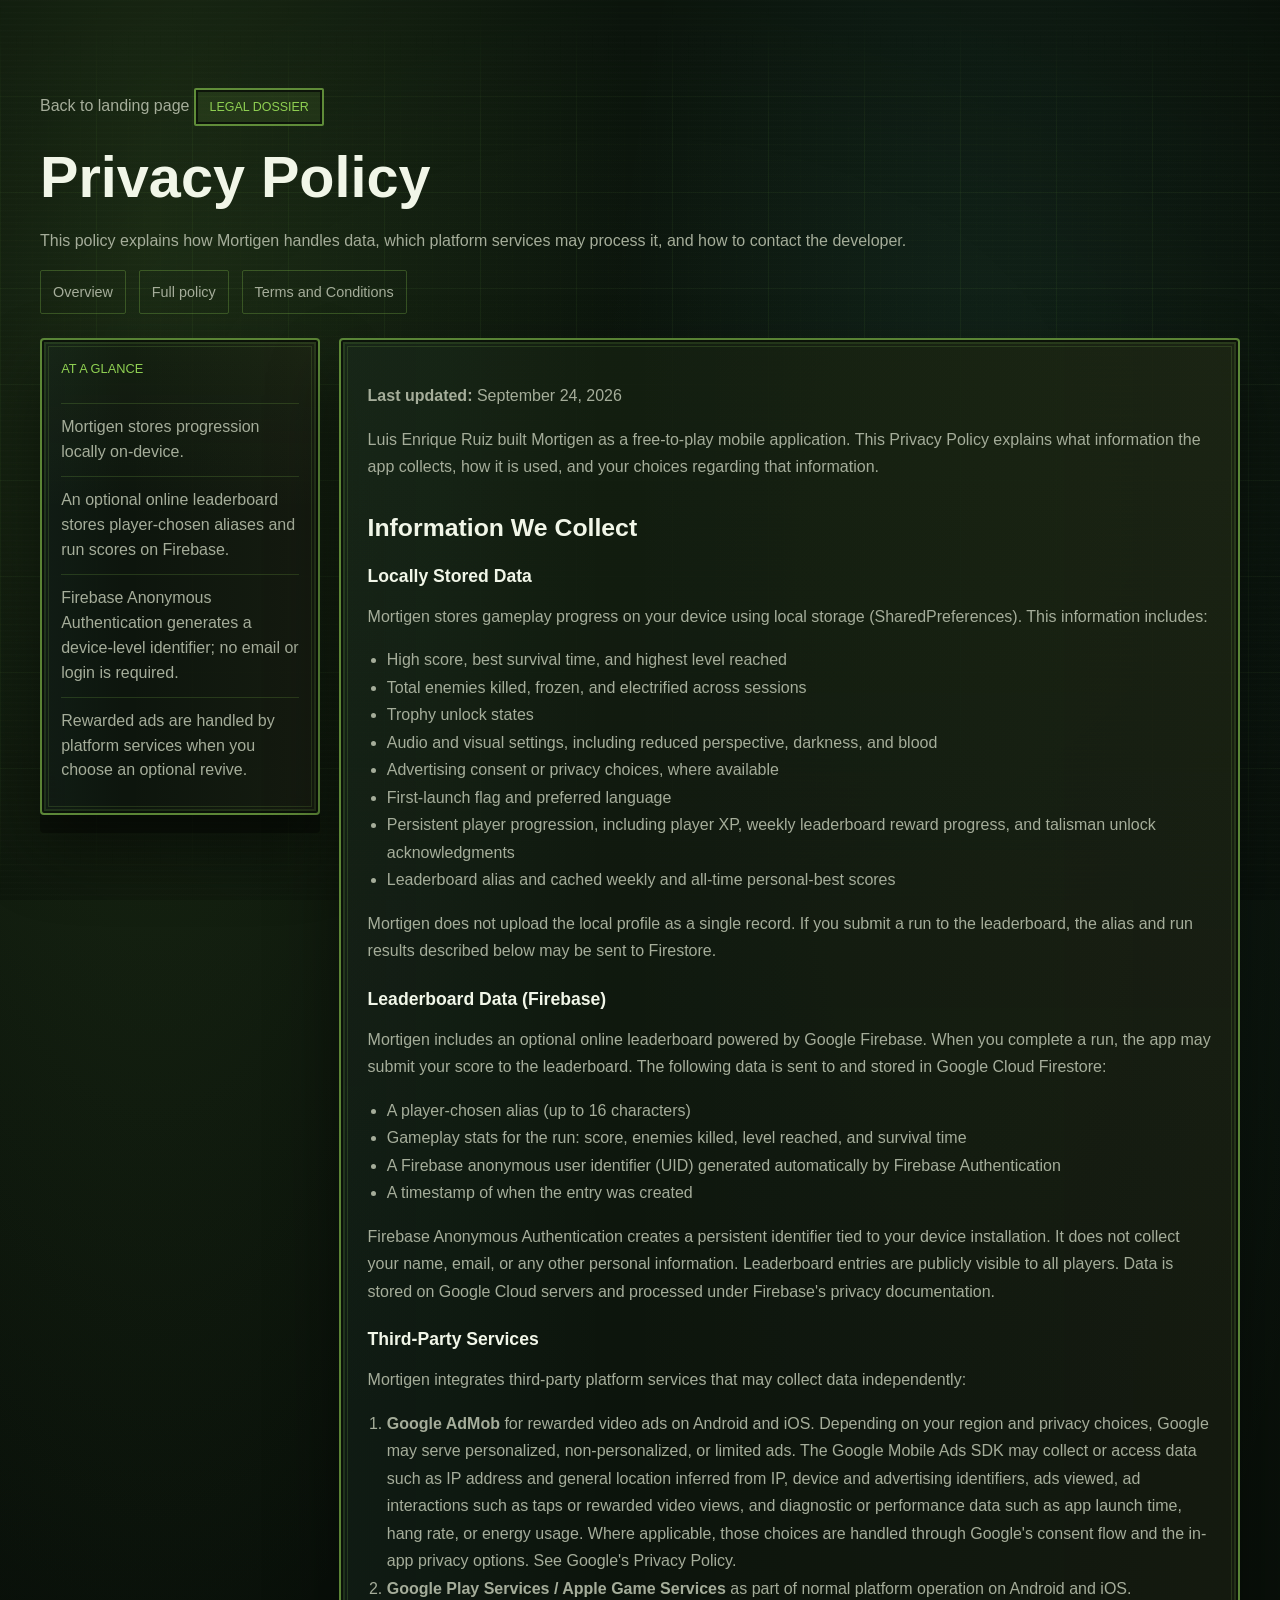
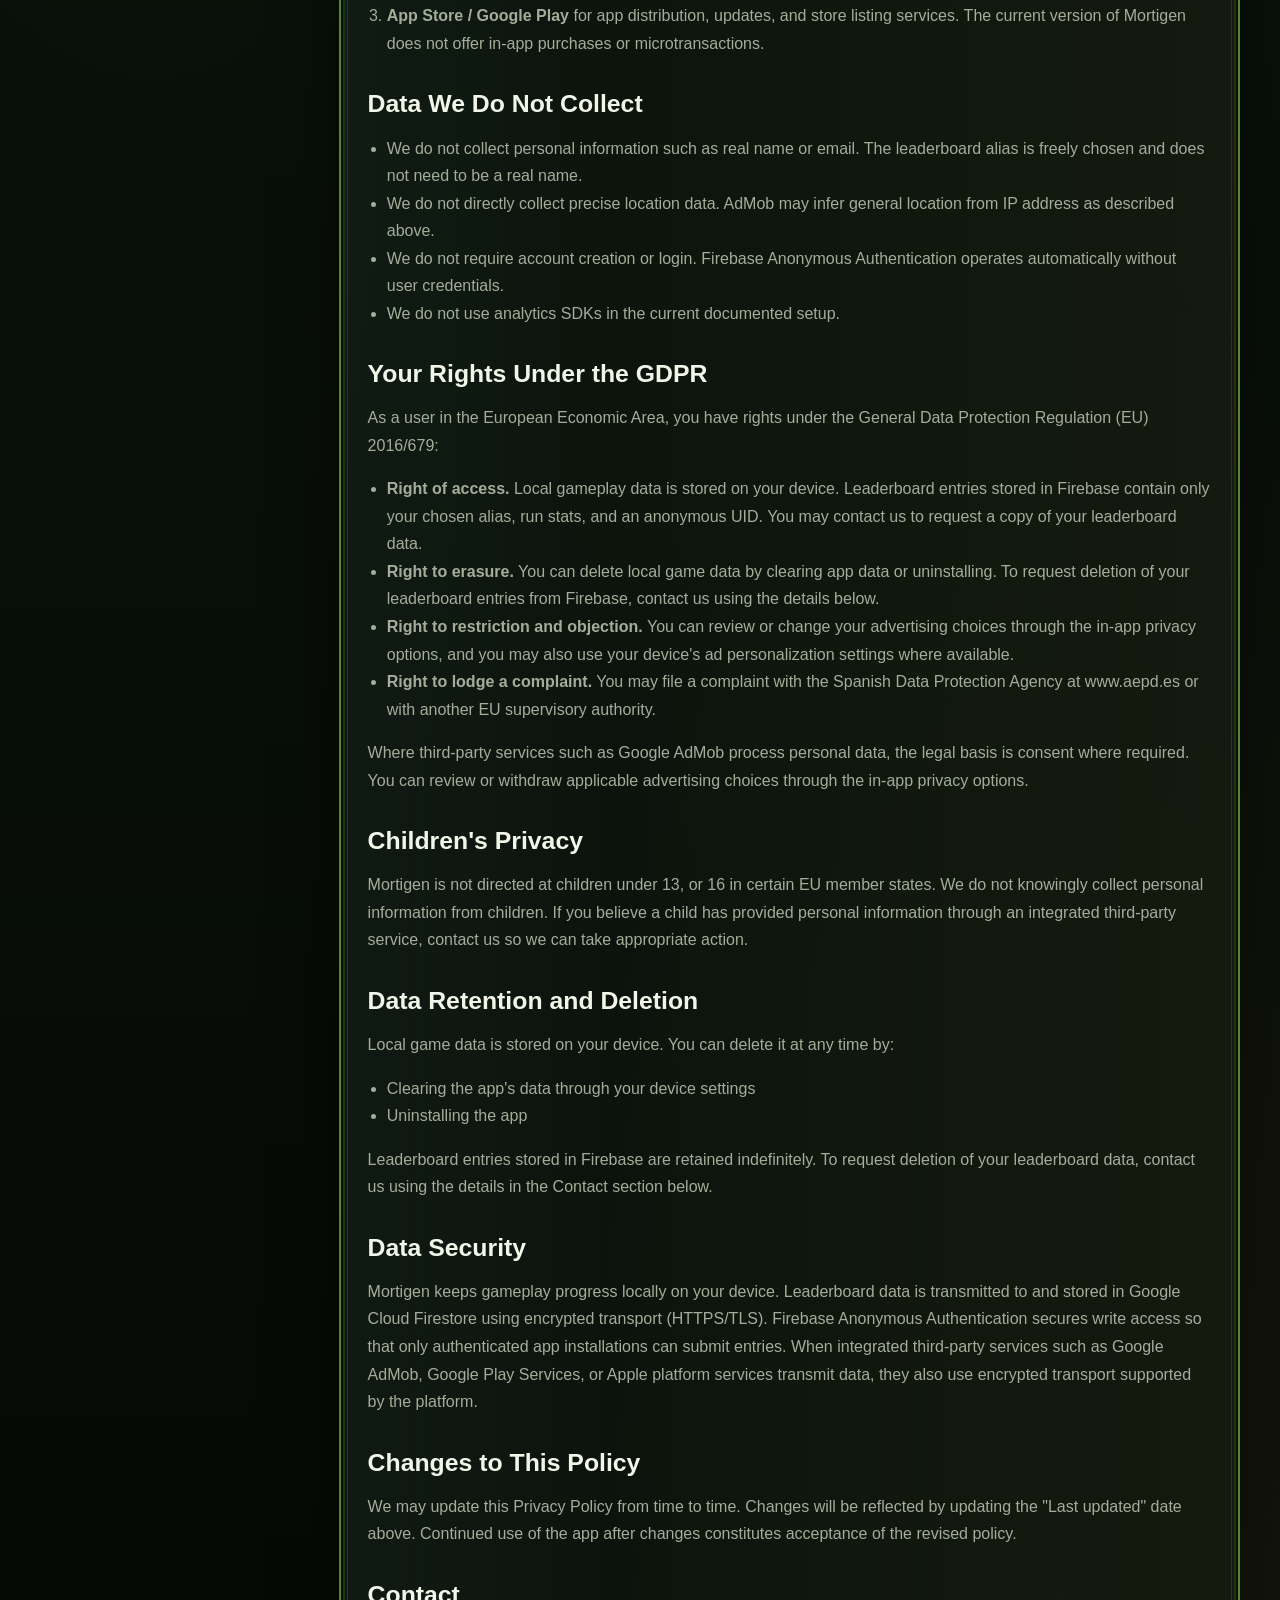
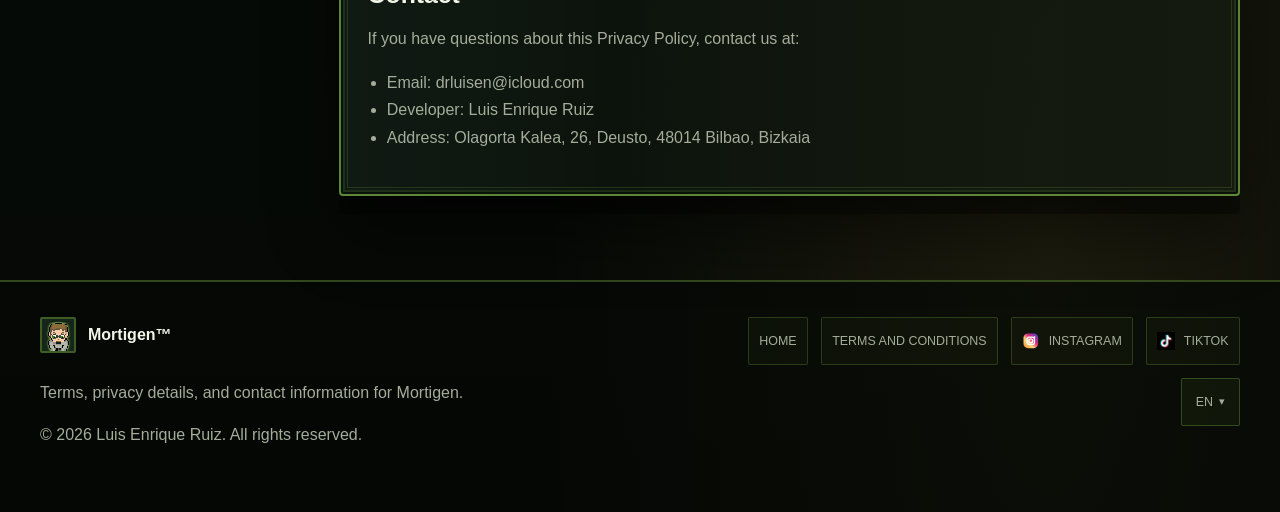
==== commit cb77de4d: "updates" ====
--- a/privacy.html
+++ b/privacy.html
@@ -39,8 +39,8 @@
     <link rel="icon" type="image/png" sizes="192x192" href="assets/images/favicon-192x192.png">
     <link rel="apple-touch-icon" sizes="180x180" href="assets/images/apple-touch-icon.png">
     <meta name="theme-color" content="#050811">
-    <link rel="stylesheet" href="assets/css/site.css">
-    <script src="assets/js/home-i18n.js" defer></script>
+    <link rel="stylesheet" href="assets/css/site.css?v=20260705d">
+    <script src="assets/js/home-i18n.js?v=20260705d" defer></script>
   </head>
   <body class="legal-page">
     <main>
@@ -109,7 +109,7 @@
 
           <article class="legal-article panel" id="full-policy">
             <p data-i18n-html="privacyPage.lastUpdated">
-              <strong>Last updated:</strong> April 28, 2026
+              <strong>Last updated:</strong> September 24, 2026
             </p>
 
             <p data-i18n-html="privacyPage.intro">
@@ -124,8 +124,7 @@
             <h3 data-i18n="privacyPage.local.heading">Locally Stored Data</h3>
             <p data-i18n="privacyPage.local.body1">
               Mortigen stores gameplay progress on your device using local
-              storage (SharedPreferences). This data never leaves your device
-              and includes:
+              storage (SharedPreferences). This information includes:
             </p>
             <ul>
               <li data-i18n="privacyPage.local.item1">
@@ -136,16 +135,28 @@
               </li>
               <li data-i18n="privacyPage.local.item3">Trophy unlock states</li>
               <li data-i18n="privacyPage.local.item4">
-                Audio settings such as music and SFX state or volume
+                Audio and visual settings, including reduced perspective,
+                darkness, and blood
               </li>
               <li data-i18n="privacyPage.local.item5">
                 Advertising consent or privacy choices, where available
               </li>
-              <li data-i18n="privacyPage.local.item6">First-launch flag</li>
+              <li data-i18n="privacyPage.local.item6">
+                First-launch flag and preferred language
+              </li>
+              <li data-i18n="privacyPage.local.item7">
+                Persistent player progression, including player XP, weekly
+                leaderboard reward progress, and talisman unlock acknowledgments
+              </li>
+              <li data-i18n="privacyPage.local.item8">
+                Leaderboard alias and cached weekly and all-time personal-best
+                scores
+              </li>
             </ul>
             <p data-i18n="privacyPage.local.body2">
-              This data is not transmitted to any server and cannot be accessed
-              by us.
+              Mortigen does not upload the local profile as a single record. If
+              you submit a run to the leaderboard, the alias and run results
+              described below may be sent to Firestore.
             </p>
 
             <h3 data-i18n="privacyPage.leaderboard.heading">Leaderboard Data (Firebase)</h3>
--- a/assets/css/site.css
+++ b/assets/css/site.css
@@ -462,6 +462,7 @@
   border-radius: var(--radius-sm);
   color: var(--muted);
   font-size: 0.8rem;
+  line-height: 1.25;
 }.threat-grid,
 .privacy-grid {
   grid-template-columns: repeat(3, minmax(0, 1fr));
@@ -799,13 +800,42 @@
   }.footer-copy {
     flex: 0 0 auto;
   }.footer-links {
+    display: grid;
+    flex: 0 0 auto;
+    grid-template-columns: repeat(2, minmax(0, 1fr));
+    align-items: stretch;
     width: 100%;
+    gap: 0.65rem;
   }.footer-links {
-    justify-content: flex-start;
+    justify-content: stretch;
+  }.footer-links > a {
+    grid-column: 1 / -1;
+    width: 100%;
+    min-width: 0;
+    text-align: center;
+  }.footer-social-links {
+    display: grid;
+    grid-column: 1 / -1;
+    grid-template-columns: repeat(2, minmax(0, 1fr));
+    width: 100%;
+    gap: 0.65rem;
+    white-space: normal;
+  }.footer-social-link {
+    width: 100%;
+    min-width: 0;
+  }.footer-social-link span {
+    min-width: 0;
+    overflow-wrap: anywhere;
+  }.footer-lang-switch {
+    grid-column: 1 / -1;
+    width: 100%;
+  }.footer-lang-switch .lang-switch__trigger {
+    justify-content: center;
+    width: 100%;
   }.lang-switch--dropdown {
-    justify-self: end;
+    justify-self: stretch;
   }.footer-lang-switch .lang-switch__menu {
-    left: auto;
+    left: 0;
     right: 0;
   }.hero {
     padding-top: 2rem;
@@ -947,7 +977,7 @@
   width: 200px;
   height: 276px;
   margin-bottom: 1.15rem;
-  background-image: url("../images/player_idle.png");
+  background-image: url("../images/player_idle.webp");
   background-repeat: no-repeat;
   background-size: 800px 552px;
   filter: drop-shadow(10px 16px 0 rgba(0, 0, 0, 0.42));
@@ -1052,7 +1082,7 @@
   z-index: 1;
   border: clamp(0.62rem, 1.25vw, 0.9rem) solid #050605;
   border-radius: clamp(1.65rem, 3.15vw, 2.55rem);
-  background: #000 var(--phone-image) center / cover no-repeat;
+  background: #000;
   box-shadow:
     inset 0 0 0 1px rgba(255, 255, 255, 0.1),
     inset 0 0 0 3px rgba(0, 0, 0, 0.82),
@@ -1097,6 +1127,20 @@
   font-size: 0.86rem;
   text-align: center;
   text-transform: uppercase;
+}.powerups-section {
+  margin-top: clamp(3rem, 6vw, 5rem);
+  padding-top: clamp(2rem, 4vw, 3rem);
+  border-top: 2px solid rgba(143, 208, 82, 0.2);
+}.powerups-header {
+  margin-bottom: 1.2rem;
+}.feature-card {
+  min-height: 100%;
+}.feature-card h3 {
+  font-size: clamp(1.05rem, 1.7vw, 1.34rem);
+}.feature-card p {
+  margin-bottom: 0.95rem;
+}.feature-meta {
+  gap: 0.55rem;
 }.gameplay-cta {
   display: flex;
   align-items: center;
@@ -1191,6 +1235,14 @@
     flex-direction: column;
   }.gameplay-cta .hero-actions {
     width: 100%;
+  }.powerups-section .feature-card {
+    grid-template-columns: 64px 1fr;
+  }.powerups-section .icon-wrap {
+    width: 64px;
+    min-height: 64px;
+  }.powerups-section .icon-wrap img {
+    width: 52px;
+    height: 52px;
   }.luisen-stage {
     min-height: 19rem;
   }.luisen-sprite {
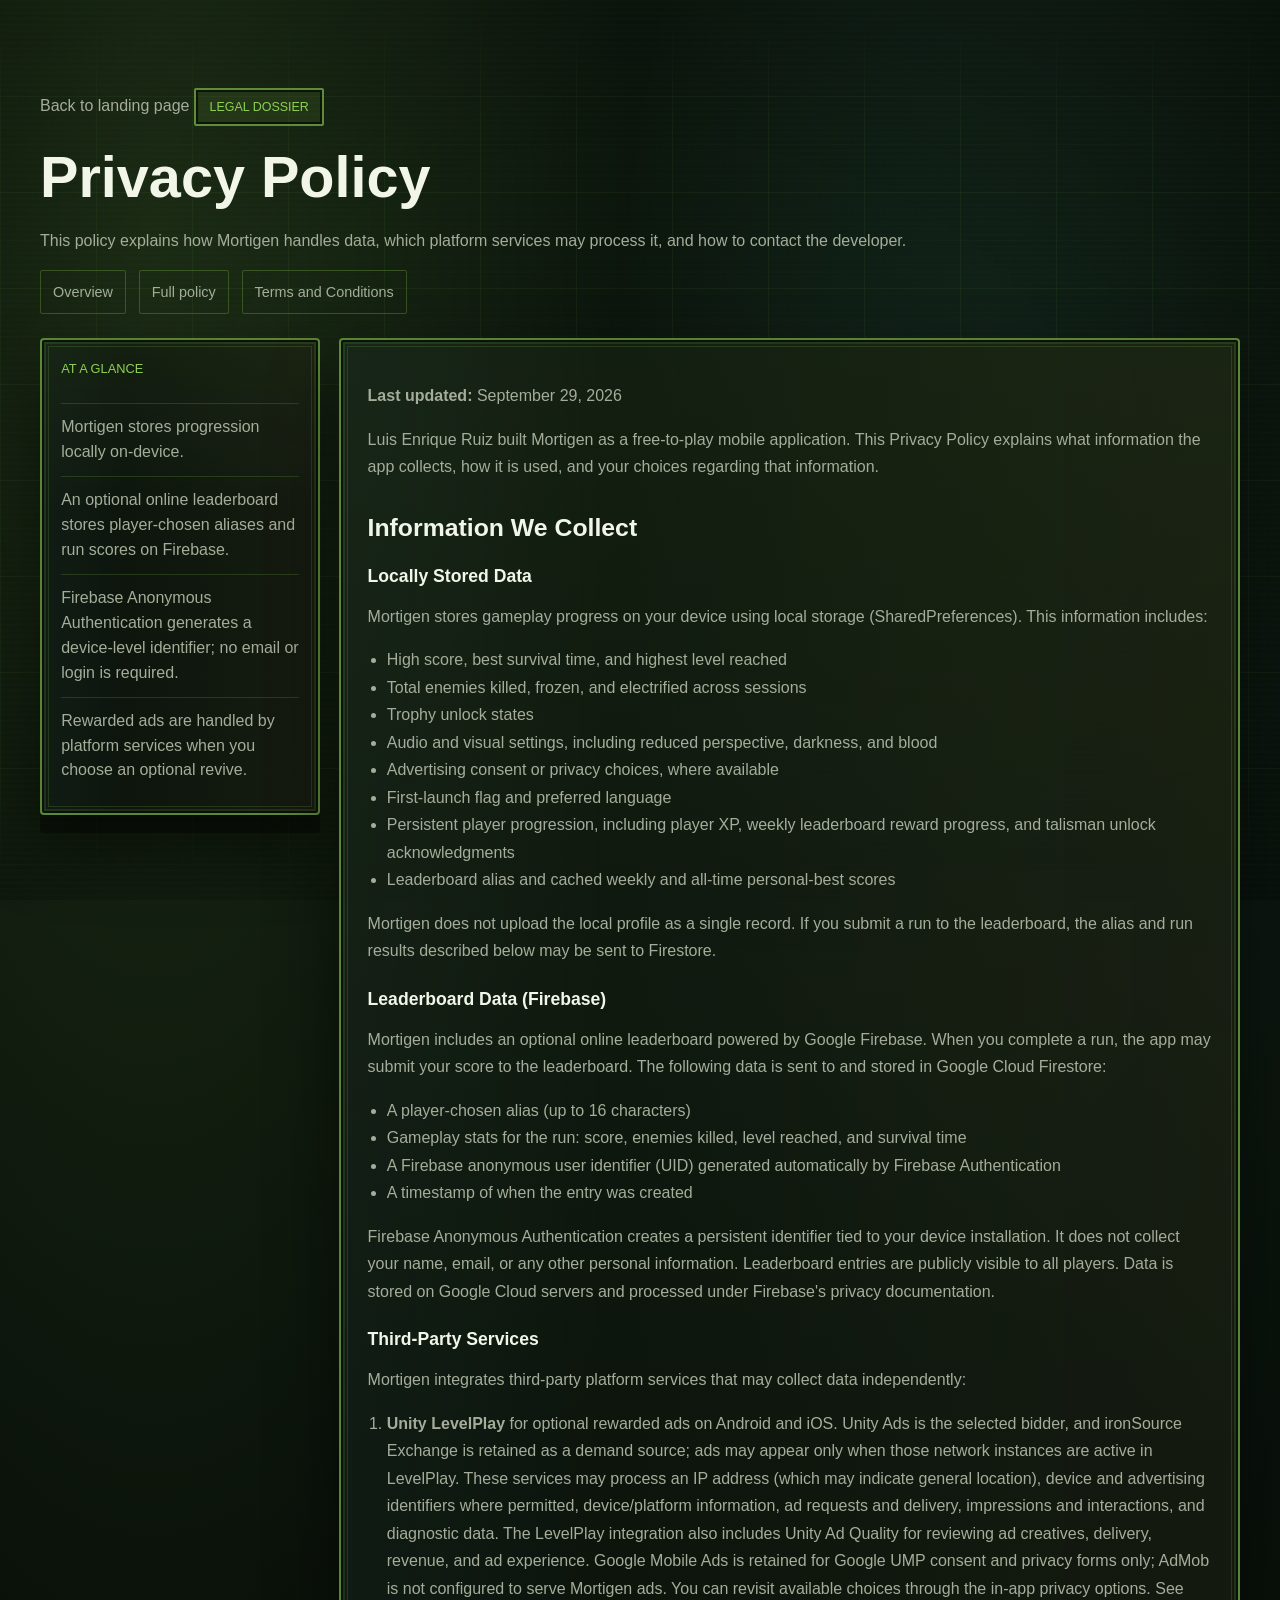
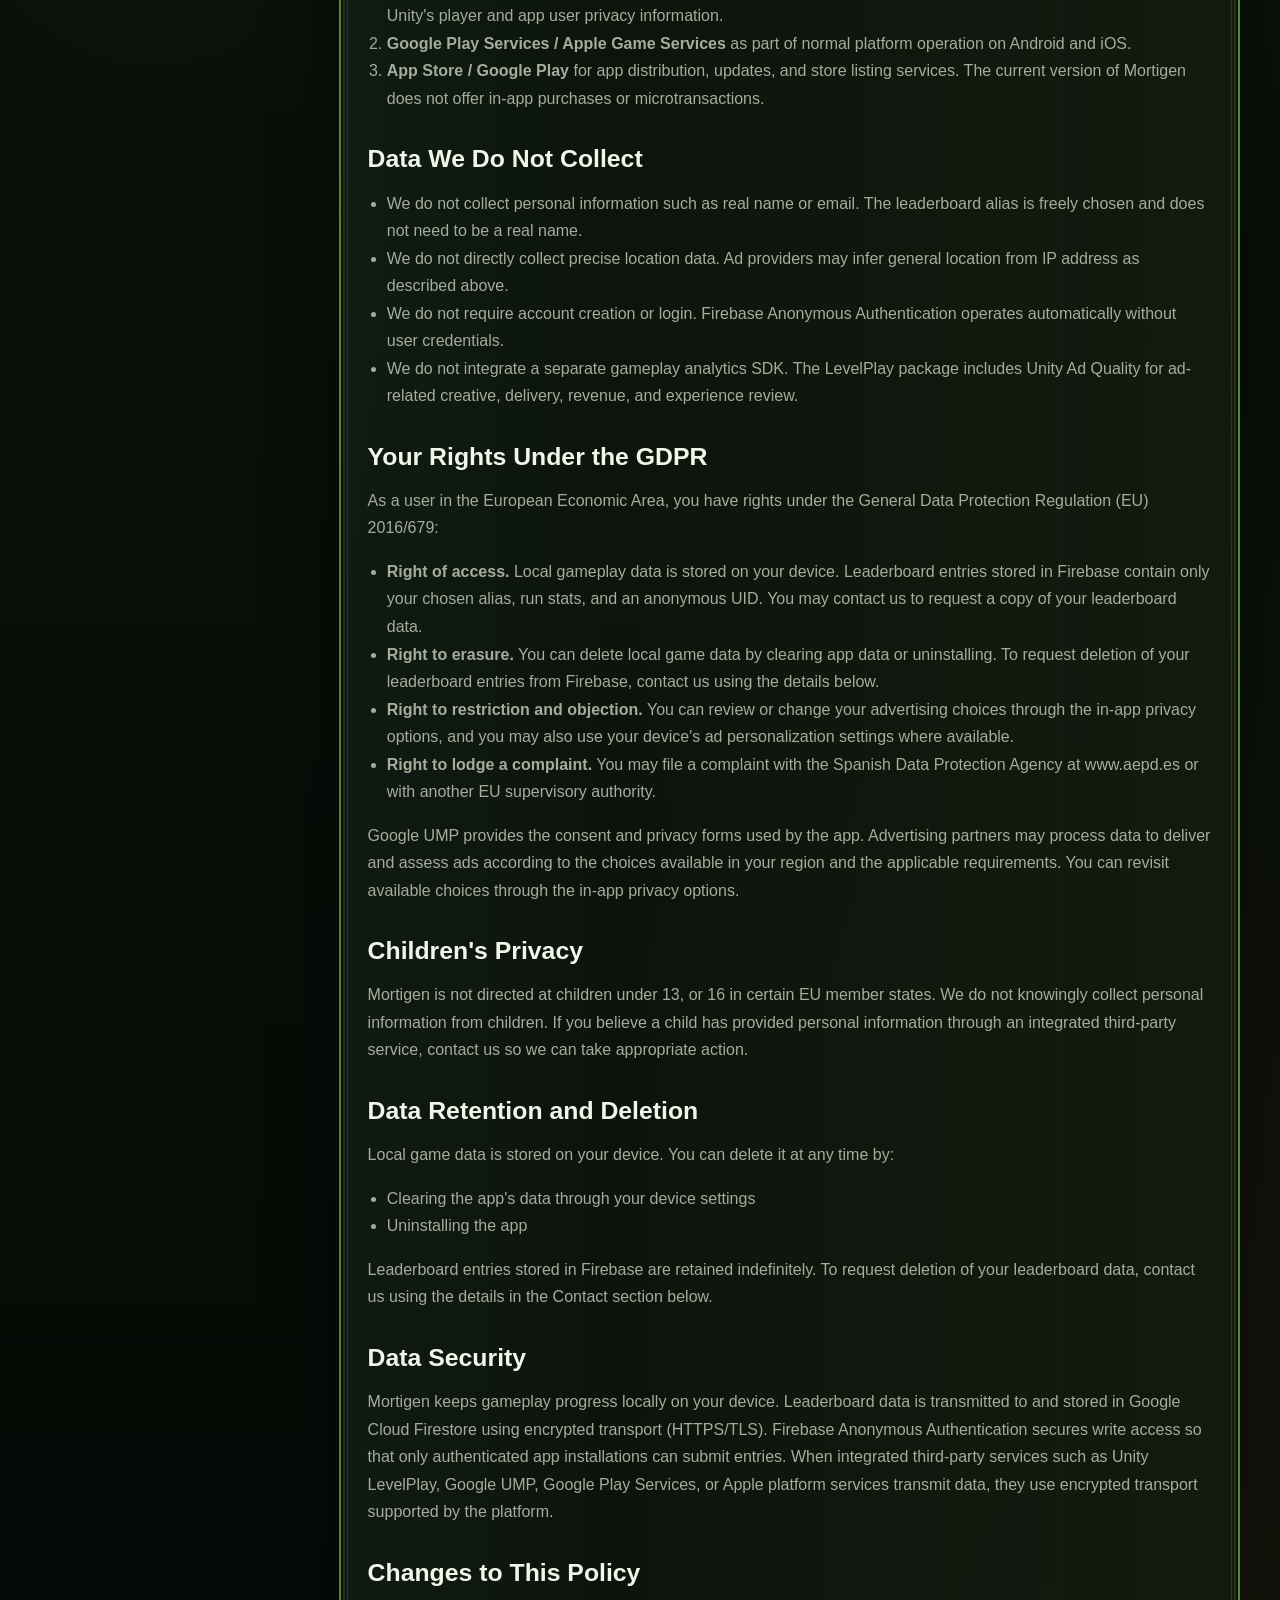
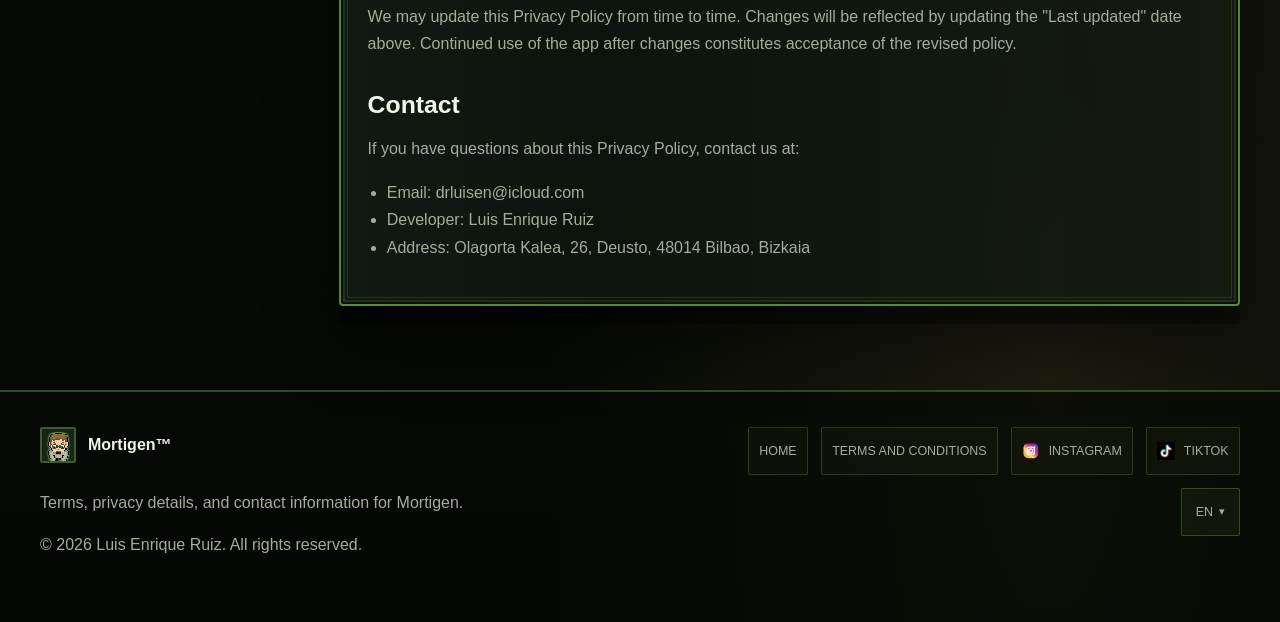
==== commit 21679464: "improvements" ====
--- a/privacy.html
+++ b/privacy.html
@@ -109,7 +109,7 @@
 
           <article class="legal-article panel" id="full-policy">
             <p data-i18n-html="privacyPage.lastUpdated">
-              <strong>Last updated:</strong> September 24, 2026
+              <strong>Last updated:</strong> September 29, 2026
             </p>
 
             <p data-i18n-html="privacyPage.intro">
@@ -204,22 +204,26 @@
             </p>
             <ol>
               <li data-i18n-html="privacyPage.thirdParty.item1">
-                <strong>Google AdMob</strong> for rewarded video ads on Android
-                and iOS. Depending on your region and privacy choices, Google
-                may serve personalized, non-personalized, or limited ads. The
-                Google Mobile Ads SDK may collect or access data such as IP
-                address and general location inferred from IP, device and
-                advertising identifiers, ads viewed, ad interactions such as
-                taps or rewarded video views, and diagnostic or performance
-                data such as app launch time, hang rate, or energy usage.
-                Where applicable, those choices are handled through Google's
-                consent flow and the in-app privacy options. See
+                <strong>Unity LevelPlay</strong> for optional rewarded ads on
+                Android and iOS. Unity Ads is the selected bidder, and
+                ironSource Exchange is retained as a demand source; ads may
+                appear only when those network instances are active in
+                LevelPlay. These services may process an IP
+                address (which may indicate general location), device and
+                advertising identifiers where permitted, device/platform
+                information, ad requests and delivery, impressions and
+                interactions, and diagnostic data. The LevelPlay integration
+                also includes Unity Ad Quality for reviewing ad creatives,
+                delivery, revenue, and ad experience. Google Mobile Ads is
+                retained for Google UMP consent and privacy forms only; AdMob
+                is not configured to serve Mortigen ads. You can revisit
+                available choices through the in-app privacy options. See
                 <a
-                  href="https://policies.google.com/privacy"
+                  href="https://unity.com/legal/game-player-and-app-user-privacy-faq"
                   target="_blank"
                   rel="noopener noreferrer"
                 >
-                  Google's Privacy Policy
+                  Unity's player and app user privacy information
                 </a>.
               </li>
               <li data-i18n-html="privacyPage.thirdParty.item2">
@@ -241,8 +245,8 @@
                 need to be a real name.
               </li>
               <li data-i18n="privacyPage.noCollect.item2">
-                We do not directly collect precise location data. AdMob may
-                infer general location from IP address as described above.
+                We do not directly collect precise location data. Ad providers
+                may infer general location from IP address as described above.
               </li>
               <li data-i18n="privacyPage.noCollect.item3">
                 We do not require account creation or login. Firebase
@@ -250,7 +254,9 @@
                 user credentials.
               </li>
               <li data-i18n="privacyPage.noCollect.item4">
-                We do not use analytics SDKs in the current documented setup.
+                We do not integrate a separate gameplay analytics SDK. The
+                LevelPlay package includes Unity Ad Quality for ad-related
+                creative, delivery, revenue, and experience review.
               </li>
             </ul>
 
@@ -293,10 +299,11 @@
               </li>
             </ul>
             <p data-i18n="privacyPage.gdpr.body">
-              Where third-party services such as Google AdMob process personal
-              data, the legal basis is consent where required. You can review
-              or withdraw applicable advertising choices through the in-app
-              privacy options.
+              Google UMP provides the consent and privacy forms used by the
+              app. Advertising partners may process data to deliver and assess
+              ads according to the choices available in your region and the
+              applicable requirements. You can revisit available choices
+              through the in-app privacy options.
             </p>
 
             <h2 data-i18n="privacyPage.children.heading">Children's Privacy</h2>
@@ -334,9 +341,9 @@
               Firestore using encrypted transport (HTTPS/TLS). Firebase
               Anonymous Authentication secures write access so that only
               authenticated app installations can submit entries. When
-              integrated third-party services such as Google AdMob, Google Play
-              Services, or Apple platform services transmit data, they also use
-              encrypted transport supported by the platform.
+              integrated third-party services such as Unity LevelPlay, Google
+              UMP, Google Play Services, or Apple platform services transmit
+              data, they use encrypted transport supported by the platform.
             </p>
 
             <h2 data-i18n="privacyPage.changes.heading">Changes to This Policy</h2>
--- a/assets/css/site.css
+++ b/assets/css/site.css
@@ -1127,11 +1127,11 @@
   font-size: 0.86rem;
   text-align: center;
   text-transform: uppercase;
-}.powerups-section {
+}.upgrades-section {
   margin-top: clamp(3rem, 6vw, 5rem);
   padding-top: clamp(2rem, 4vw, 3rem);
   border-top: 2px solid rgba(143, 208, 82, 0.2);
-}.powerups-header {
+}.upgrades-header {
   margin-bottom: 1.2rem;
 }.feature-card {
   min-height: 100%;
@@ -1235,12 +1235,12 @@
     flex-direction: column;
   }.gameplay-cta .hero-actions {
     width: 100%;
-  }.powerups-section .feature-card {
+  }.upgrades-section .feature-card {
     grid-template-columns: 64px 1fr;
-  }.powerups-section .icon-wrap {
+  }.upgrades-section .icon-wrap {
     width: 64px;
     min-height: 64px;
-  }.powerups-section .icon-wrap img {
+  }.upgrades-section .icon-wrap img {
     width: 52px;
     height: 52px;
   }.luisen-stage {
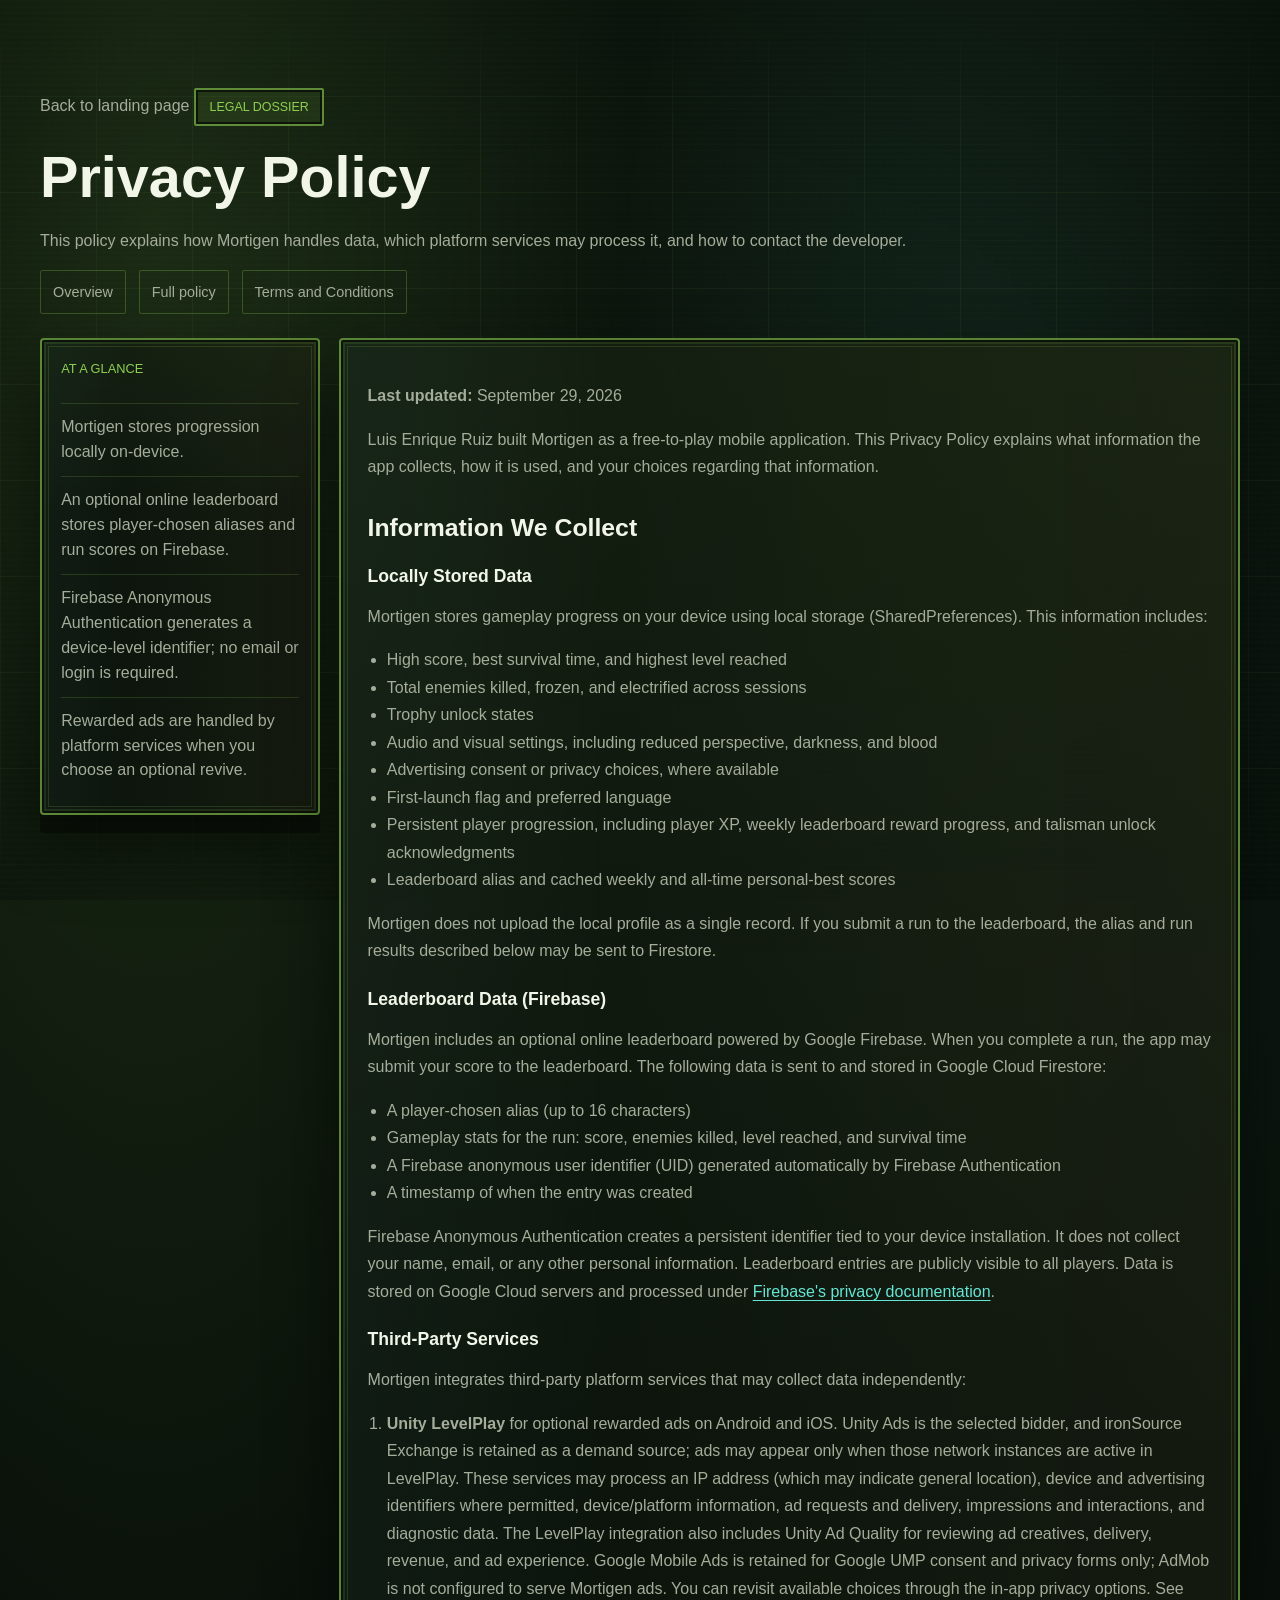
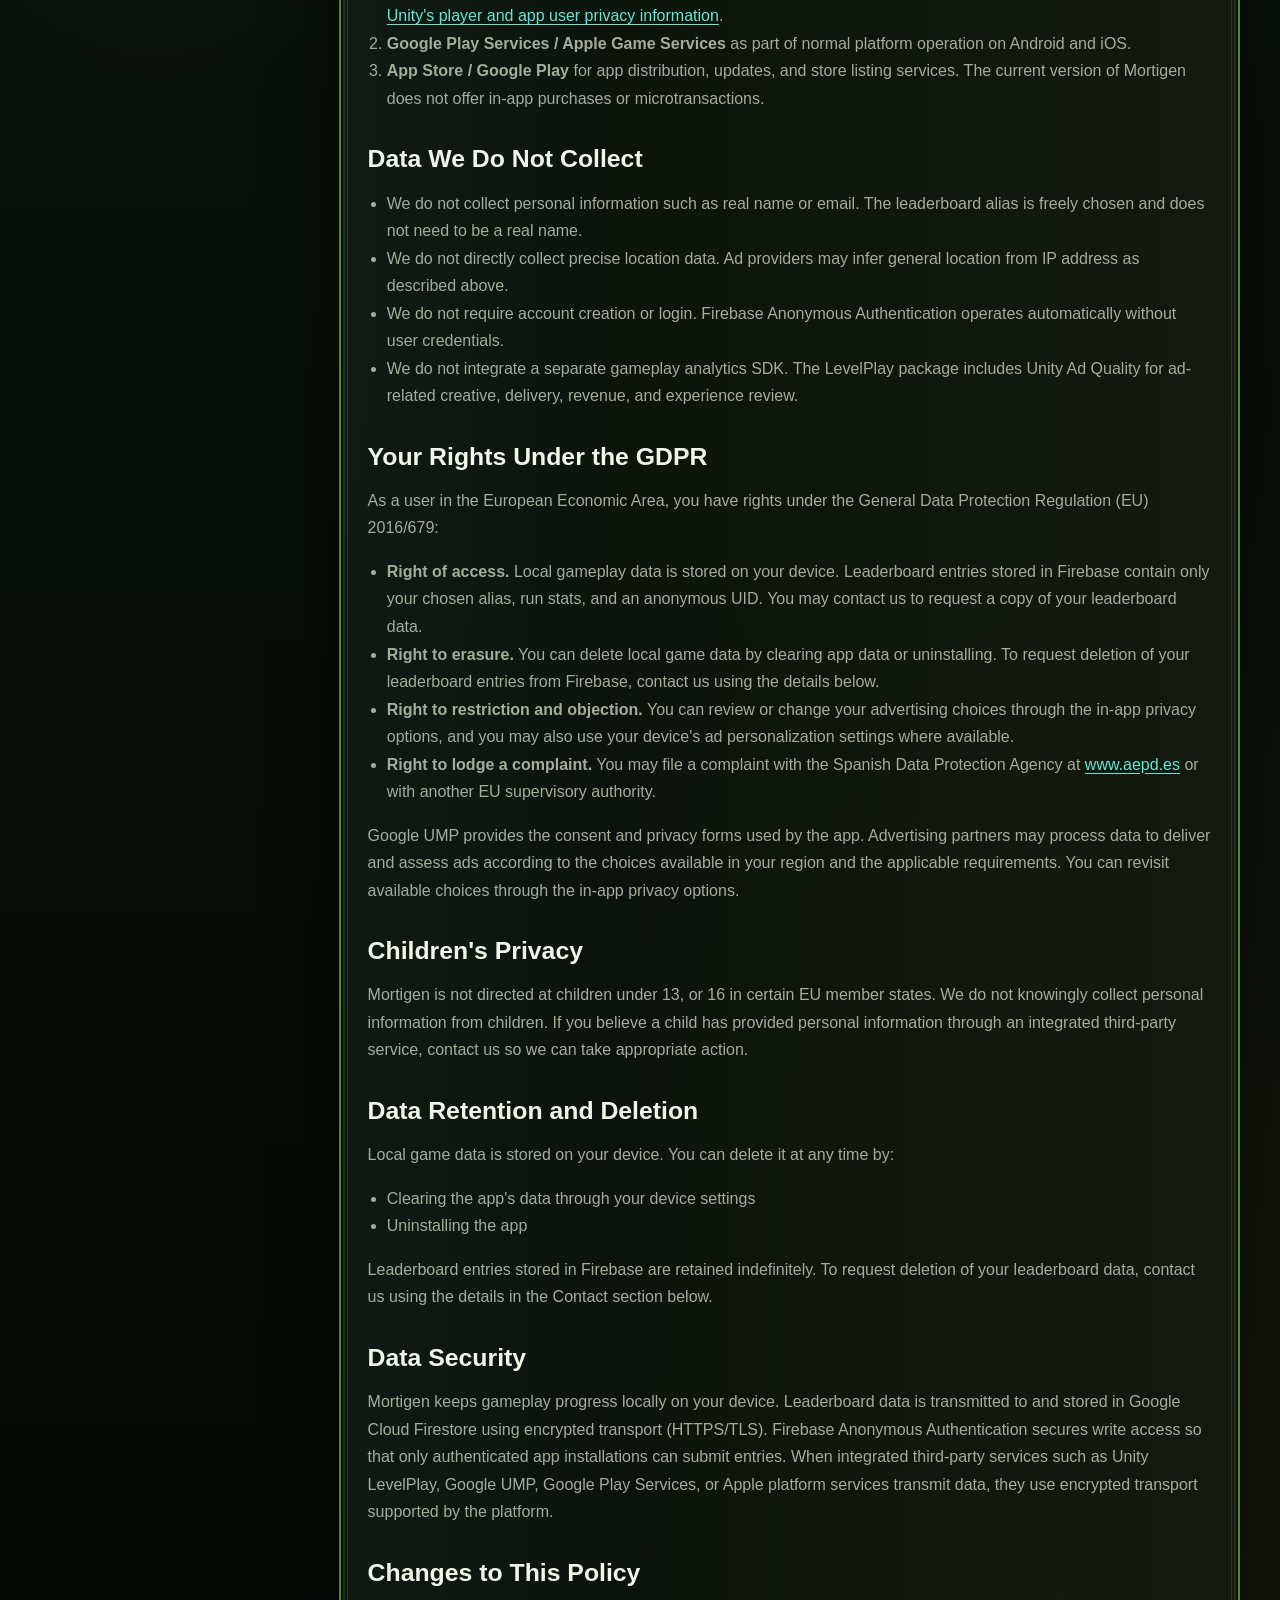
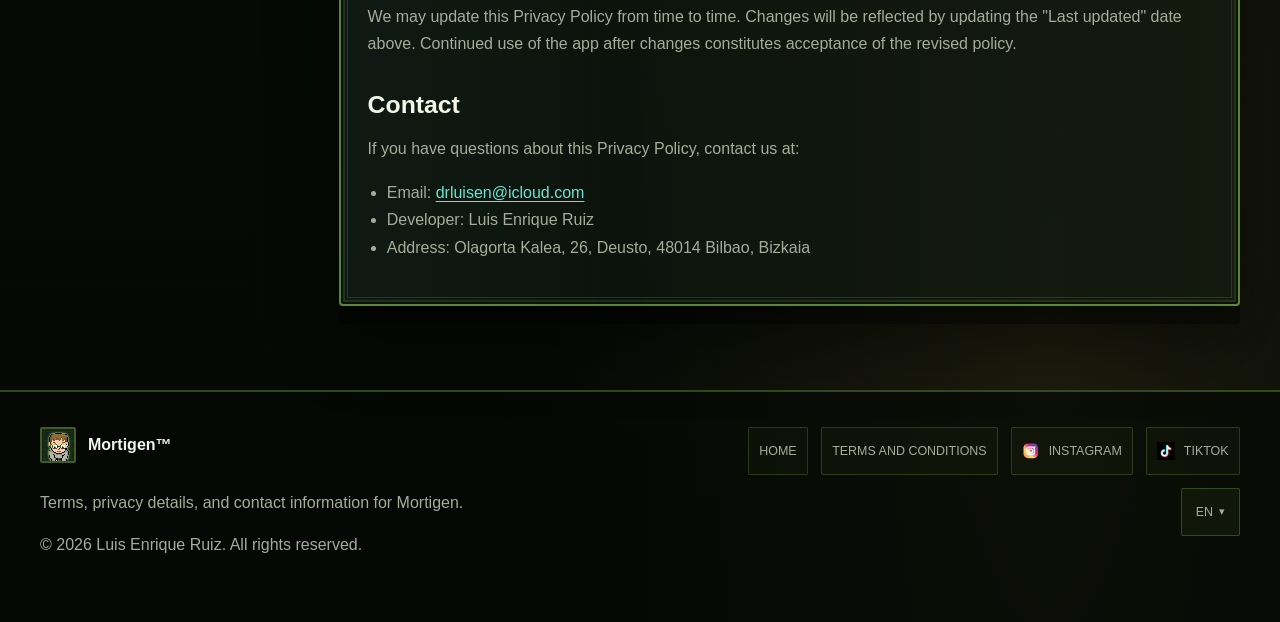
==== commit 8293b373: "improvements" ====
--- a/privacy.html
+++ b/privacy.html
@@ -9,6 +9,7 @@
       data-i18n-content="privacyPage.meta.description"
       content="Privacy Policy for Mortigen, covering local storage, rewarded ads, optional leaderboards, and user rights."
     >
+    <link rel="canonical" href="https://koldo92.github.io/mortigen/privacy.html">
     <meta property="og:type" content="website">
     <meta
       property="og:title"
@@ -21,7 +22,9 @@
       content="Privacy Policy for Mortigen, covering local storage, rewarded ads, optional leaderboards, and user rights."
     >
     <meta property="og:url" content="https://koldo92.github.io/mortigen/privacy.html">
-    <meta property="og:image" content="https://koldo92.github.io/mortigen/assets/images/night.png">
+    <meta property="og:image" content="https://koldo92.github.io/mortigen/assets/images/og-banner.png">
+    <meta property="og:image:width" content="1200">
+    <meta property="og:image:height" content="630">
     <meta name="twitter:card" content="summary_large_image">
     <meta
       name="twitter:title"
@@ -33,16 +36,18 @@
       data-i18n-content="privacyPage.meta.description"
       content="Privacy Policy for Mortigen, covering local storage, rewarded ads, optional leaderboards, and user rights."
     >
-    <meta name="twitter:image" content="https://koldo92.github.io/mortigen/assets/images/night.png">
+    <meta name="twitter:image" content="https://koldo92.github.io/mortigen/assets/images/og-banner.png">
+    <link rel="preload" href="assets/fonts/retrofont.ttf" as="font" type="font/ttf" crossorigin>
     <link rel="icon" type="image/png" sizes="32x32" href="assets/images/favicon-32x32.png">
     <link rel="icon" type="image/png" sizes="16x16" href="assets/images/favicon-16x16.png">
     <link rel="icon" type="image/png" sizes="192x192" href="assets/images/favicon-192x192.png">
     <link rel="apple-touch-icon" sizes="180x180" href="assets/images/apple-touch-icon.png">
-    <meta name="theme-color" content="#050811">
-    <link rel="stylesheet" href="assets/css/site.css?v=20260705d">
-    <script src="assets/js/home-i18n.js?v=20260705d" defer></script>
+    <meta name="theme-color" content="#071009">
+    <link rel="stylesheet" href="assets/css/site.css?v=20261001">
+    <script src="assets/js/home-i18n.js?v=20261001" defer></script>
   </head>
   <body class="legal-page">
+    <a class="skip-link" href="#full-policy">Skip to content</a>
     <main>
       <section class="section legal-hero">
         <div class="container">
@@ -360,7 +365,7 @@
             </p>
             <ul>
               <li data-i18n-html="privacyPage.contact.item1">
-                Email: drluisen@icloud.com
+                Email: <a href="mailto:drluisen@icloud.com">drluisen@icloud.com</a>
               </li>
               <li data-i18n-html="privacyPage.contact.item2">
                 Developer: Luis Enrique Ruiz
@@ -381,7 +386,9 @@
             <span class="footer-brand-mark">
               <img
                 class="pixel-art"
-                src="assets/images/app_icon.png"
+                src="assets/images/app_icon-64.png"
+                width="64"
+                height="64"
                 alt=""
                 aria-hidden="true"
               >
@@ -446,11 +453,11 @@
               title="TikTok"
             >
               <img
-                src="assets/images/tiktok-icon-black-square.png"
+                src="assets/images/tiktok-icon-black-square-48.png"
                 alt=""
                 width="24"
                 height="24"
-              />
+              >
               <span>TikTok</span>
             </a>
           </div>
@@ -464,6 +471,7 @@
               data-lang-trigger
               aria-haspopup="true"
               aria-expanded="false"
+              aria-controls="lang-menu-privacy"
               data-i18n-aria-label="lang.aria"
               aria-label="Language selector"
             >
@@ -472,6 +480,7 @@
             </button>
             <div
               class="lang-switch__menu"
+              id="lang-menu-privacy"
               role="group"
               data-lang-menu
               hidden
--- a/assets/css/site.css
+++ b/assets/css/site.css
@@ -2,7 +2,9 @@
   font-family: "RetroFont";
   src: url("../fonts/retrofont.ttf") format("truetype");
   font-display: swap;
-}:root {
+}
+
+:root {
   --bg: #050805;
   --bg-2: #0c160d;
   --panel: rgba(13, 21, 13, 0.93);
@@ -21,12 +23,38 @@
   --font-display: "RetroFont", "Trebuchet MS", sans-serif;
   --font-body: "Avenir Next", "Segoe UI", "Helvetica Neue", sans-serif;
   --font-mono: "SFMono-Regular", "Menlo", "Consolas", monospace;
-}* {
+}
+
+/* Localized fallback font stacks for non-Latin writing systems */
+html:lang(zh) {
+  --font-display: "RetroFont", "PingFang SC", "Hiragino Sans GB", "Microsoft YaHei", sans-serif;
+}
+html:lang(ja) {
+  --font-display: "RetroFont", "Hiragino Kaku Gothic ProN", "Meiryo", sans-serif;
+}
+html:lang(ko) {
+  --font-display: "RetroFont", "Apple SD Gothic Neo", "Malgun Gothic", sans-serif;
+}
+html:lang(ru) {
+  --font-display: "RetroFont", "Trebuchet MS", "Helvetica Neue", sans-serif;
+}
+html:lang(hi) {
+  --font-display: "RetroFont", "Kohinoor Devanagari", "Noto Sans Devanagari", sans-serif;
+}
+html:lang(bn) {
+  --font-display: "RetroFont", "Kohinoor Bangla", "Noto Sans Bengali", sans-serif;
+}
+
+* {
   box-sizing: border-box;
-}html {
+}
+
+html {
   scroll-behavior: smooth;
   scroll-padding-top: 7rem;
-}body {
+}
+
+body {
   margin: 0;
   min-height: 100vh;
   font-family: var(--font-body);
@@ -36,14 +64,18 @@
     radial-gradient(ellipse at 82% 92%, rgba(232, 195, 90, 0.1), transparent 34%),
     radial-gradient(ellipse at 76% 18%, rgba(101, 230, 212, 0.08), transparent 28%),
     linear-gradient(180deg, var(--bg-2), var(--bg));
-}body::before,
+}
+
+body::before,
 body::after {
   content: "";
   position: fixed;
   inset: 0;
   pointer-events: none;
   z-index: -1;
-}body::before {
+}
+
+body::before {
   opacity: 0.42;
   background:
     linear-gradient(90deg, rgba(143, 208, 82, 0.12) 1px, transparent 1px),
@@ -52,7 +84,9 @@
     linear-gradient(rgba(143, 208, 82, 0.035) 1px, transparent 1px);
   background-size: 96px 96px, 96px 96px, 16px 16px, 16px 16px;
   mask-image: linear-gradient(180deg, transparent 0, #000 8rem, #000 calc(100% - 8rem), transparent 100%);
-}body::after {
+}
+
+body::after {
   background:
     repeating-linear-gradient(
       180deg,
@@ -63,20 +97,54 @@
     ),
     radial-gradient(ellipse at center, transparent 48%, rgba(0, 0, 0, 0.52) 100%);
   opacity: 0.36;
-}a {
+}
+
+/* Accessibility: Skip to main content link */
+.skip-link {
+  position: absolute;
+  top: -120px;
+  left: 1rem;
+  z-index: 1000;
+  padding: 0.65rem 1.1rem;
+  background: var(--toxic);
+  color: #07100a;
+  font-family: var(--font-display);
+  font-size: 0.85rem;
+  font-weight: 700;
+  text-decoration: none;
+  border-radius: var(--radius-sm);
+  box-shadow: 0 6px 16px rgba(0, 0, 0, 0.6);
+  transition: top 160ms ease;
+}
+
+.skip-link:focus {
+  top: 1rem;
+  outline: 2px solid var(--teal);
+  outline-offset: 2px;
+}
+
+a {
   color: inherit;
   text-decoration: none;
-}img {
+}
+
+img {
   display: block;
   max-width: 100%;
   height: auto;
-}.pixel-art {
+}
+
+.pixel-art {
   image-rendering: pixelated;
   image-rendering: crisp-edges;
-}.container {
+}
+
+.container {
   width: min(calc(100% - 2rem), 1200px);
   margin: 0 auto;
-}.panel {
+}
+
+.panel {
   position: relative;
   overflow: hidden;
   border: 2px solid var(--line-strong);
@@ -89,19 +157,25 @@
     inset 0 0 0 2px rgba(5, 8, 5, 0.78),
     inset 0 0 0 4px rgba(143, 208, 82, 0.12),
     var(--shadow);
-}.panel::before {
+}
+
+.panel::before {
   content: "";
   position: absolute;
   inset: 6px;
   border: 1px solid rgba(143, 208, 82, 0.17);
   pointer-events: none;
   z-index: 1;
-}.pill,
+}
+
+.pill,
 .section-kicker,
 .eyebrow {
   font-family: var(--font-display);
   letter-spacing: 0;
-}.pill {
+}
+
+.pill {
   display: inline-flex;
   align-items: center;
   gap: 0.5rem;
@@ -114,14 +188,19 @@
   font-size: 0.78rem;
   text-transform: uppercase;
   box-shadow: inset 0 0 0 2px rgba(5, 8, 5, 0.72);
-}.section-kicker,
+}
+
+.section-kicker,
 .eyebrow {
   display: inline-block;
   margin-bottom: 0.7rem;
   color: var(--toxic);
   font-size: 0.8rem;
   text-transform: uppercase;
-}.lang-switch {
+}
+
+/* Language selector */
+.lang-switch {
   display: inline-flex;
   flex-wrap: wrap;
   align-items: center;
@@ -130,14 +209,18 @@
   border: 1px solid rgba(143, 208, 82, 0.22);
   border-radius: var(--radius-sm);
   background: rgba(143, 208, 82, 0.045);
-}.lang-switch--dropdown {
+}
+
+.lang-switch--dropdown {
   position: relative;
   padding: 0;
   border: 0;
   background: transparent;
   border-radius: 0;
   overflow: visible;
-}.lang-switch__trigger {
+}
+
+.lang-switch__trigger {
   display: inline-flex;
   align-items: center;
   gap: 0.4rem;
@@ -156,22 +239,33 @@
     background 160ms ease,
     border-color 160ms ease,
     box-shadow 160ms ease;
-}.lang-switch__trigger:hover,
+}
+
+.lang-switch__trigger:hover,
 .lang-switch__trigger:focus-visible {
   color: var(--text);
   border-color: rgba(143, 208, 82, 0.72);
-  outline: none;
-}.lang-switch__trigger[aria-expanded="true"] {
+  outline: 2px solid var(--toxic);
+  outline-offset: 2px;
+}
+
+.lang-switch__trigger[aria-expanded="true"] {
   color: var(--text);
   border-color: rgba(143, 208, 82, 0.72);
   background: rgba(143, 208, 82, 0.12);
-}.lang-switch__chevron {
+}
+
+.lang-switch__chevron {
   font-size: 0.7rem;
   line-height: 1;
   transition: transform 160ms ease;
-}.lang-switch__trigger[aria-expanded="true"] .lang-switch__chevron {
+}
+
+.lang-switch__trigger[aria-expanded="true"] .lang-switch__chevron {
   transform: rotate(180deg);
-}.lang-switch__menu {
+}
+
+.lang-switch__menu {
   position: absolute;
   top: calc(100% + 0.5rem);
   right: 0;
@@ -187,20 +281,17 @@
   background: var(--panel-strong);
   box-shadow: var(--shadow);
   backdrop-filter: blur(18px);
-}.lang-switch__menu[hidden] {
+}
+
+.lang-switch__menu[hidden] {
   display: none;
-}.lang-switch--dropdown .lang-switch__button {
+}
+
+.lang-switch--dropdown .lang-switch__button {
   width: 100%;
   text-align: center;
-}@media (max-width: 700px) {
-.lang-switch__menu {
-    left: 0;
-    right: auto;
-    min-width: min(16rem, calc(100vw - 2rem));
-  }.lang-switch--dropdown {
-    align-self: flex-start;
-  }
-}
+}
+
 .lang-switch__button {
   border: 0;
   border-radius: var(--radius-sm);
@@ -216,33 +307,51 @@
     color 160ms ease,
     background 160ms ease,
     box-shadow 160ms ease;
-}.lang-switch__button[aria-pressed="true"] {
+}
+
+.lang-switch__button[aria-pressed="true"] {
   color: #07100a;
   background: var(--toxic);
   box-shadow: 3px 3px 0 rgba(0, 0, 0, 0.72);
-}.lang-switch__button:hover,
+}
+
+.lang-switch__button:hover {
+  color: var(--text);
+  background: rgba(143, 208, 82, 0.12);
+}
+
 .lang-switch__button:focus-visible {
   color: var(--text);
-  outline: none;
-}.section {
+  outline: 2px solid var(--toxic);
+  outline-offset: 2px;
+}
+
+/* Sections & Typography */
+.section {
   position: relative;
   padding: 5.25rem 0;
-}.section-tight {
+}
+
+.section-tight {
   padding-top: 0;
-}.section-header {
+}
+
+.section-header {
   max-width: 790px;
   margin-bottom: 2rem;
   padding-left: 1rem;
   border-left: 4px solid rgba(143, 208, 82, 0.74);
-}.section-copy,
+}
+
+.section-copy,
 .feature-card p,
-.threat-card p,
-.privacy-card p,
 .footer p,
 .legal-intro {
   color: var(--muted);
   line-height: 1.62;
-}h1,
+}
+
+h1,
 h2,
 h3 {
   margin: 0 0 0.75rem;
@@ -251,47 +360,83 @@
   letter-spacing: 0;
   overflow-wrap: anywhere;
   text-shadow: 4px 4px 0 rgba(0, 0, 0, 0.76);
-}h1 {
-  max-width: 13ch;
+}
+
+h1 {
   font-size: 3.25rem;
-}h2 {
+}
+
+h2 {
   font-size: 2.85rem;
-}h3 {
+}
+
+h3 {
   font-size: 1.28rem;
-}.logo-wrap {
+}
+
+.logo-wrap {
   max-width: 390px;
   margin-bottom: 0.75rem;
   filter: drop-shadow(6px 6px 0 rgba(0, 0, 0, 0.72));
-}.hero {
-  min-height: auto;
-  padding-top: 1.25rem;
-  padding-bottom: 0.8rem;
+}
+
+/* Hero Section */
+.hero {
+  min-height: min(760px, 100svh);
+  padding-top: 2rem;
+  padding-bottom: 2.75rem;
+  overflow: hidden;
   display: flex;
   align-items: center;
-}.hero-grid {
+}
+
+.hero-grid {
   display: grid;
-  grid-template-columns: minmax(0, 1.04fr) minmax(0, 0.96fr);
-  gap: 1.25rem;
-  align-items: center;
-}.hero-actions,
+  grid-template-columns: minmax(0, 1fr) minmax(18rem, 0.78fr);
+  gap: clamp(1.5rem, 4vw, 4.5rem);
+  align-items: center;
+}
+
+.hero-copy h1 {
+  max-width: 11em;
+  font-size: clamp(2.7rem, 5.1vw, 4.55rem);
+  overflow-wrap: normal;
+}
+
+.hero-lede {
+  max-width: 35rem;
+  margin: 0.9rem 0 0;
+  color: rgba(241, 246, 232, 0.86);
+  font-size: 1.08rem;
+}
+
+.hero-actions,
 .footer-links,
 .quick-links,
 .feature-meta {
   display: flex;
   flex-wrap: wrap;
   gap: 0.8rem;
-}.hero-actions {
+}
+
+.hero-actions {
   align-items: center;
   margin: 0.85rem 0 0.65rem;
-}.hero-actions--compact {
+}
+
+.hero-actions--compact {
   margin: 0.75rem 0 0.7rem;
-}.download-note {
+}
+
+.download-note {
   margin: -0.35rem 0 0;
   color: rgba(232, 195, 90, 0.92);
   font-family: var(--font-mono);
   font-size: 0.86rem;
   line-height: 1.5;
-}.store-badge-link {
+}
+
+.store-badge-link {
   display: inline-flex;
   align-items: center;
   justify-content: center;
@@ -311,630 +456,46 @@
   transition:
     transform 180ms ease,
     opacity 180ms ease;
-}.store-badge-link:hover,
+}
+
+.store-badge-link:hover,
 .store-badge-link:focus-visible {
   transform: translate(-2px, -2px);
   border-color: rgba(143, 208, 82, 0.92);
-}.store-badge-link:focus-visible {
+}
+
+.store-badge-link:focus-visible {
   outline: 2px solid rgba(109, 235, 232, 0.82);
   outline-offset: 4px;
   border-radius: var(--radius-sm);
-}.store-badge {
+}
+
+.store-badge {
   display: block;
   width: auto;
   height: auto;
   max-width: none;
-}.store-badge--app-store {
+}
+
+.store-badge--app-store {
   height: 3.25rem;
   max-width: 100%;
-}.store-badge--google {
+}
+
+.store-badge--google {
   height: 3.05rem;
   max-width: 100%;
-}.stat-row,
-.systems-grid,
-.features-grid,
-.threat-grid,
-.privacy-grid {
-  display: grid;
-  gap: 1rem;
-}.stat-row {
-  margin-top: 0.85rem;
-  grid-template-columns: repeat(4, minmax(0, 1fr));
-}.stat-card,
-.privacy-card {
-  padding: 1.25rem;
-}.stat-card {
-  display: flex;
-  min-height: 3.75rem;
-  align-items: center;
-  gap: 0.55rem;
-  padding: 0.6rem 0.7rem;
-}.system-card {
-  display: flex;
-  min-height: 100%;
-  flex-direction: column;
-}.system-card-media {
-  width: 100%;
-  height: auto;
-  aspect-ratio: 1 / 1;
-  object-fit: cover;
-  border-bottom: 2px solid rgba(143, 208, 82, 0.42);
-  background: rgba(143, 208, 82, 0.04);
-}.system-card-body {
-  padding: 1.25rem;
-}.system-card strong {
-  display: inline-block;
-  margin-bottom: 0.7rem;
-  color: var(--toxic);
-  font-family: var(--font-display);
-  font-size: 0.78rem;
-  letter-spacing: 0;
-  text-transform: uppercase;
-}.stat-card strong {
-  display: block;
-  margin-bottom: 0;
-  color: var(--toxic);
-  font-family: var(--font-display);
-  font-size: 1.25rem;
-  font-weight: 800;
-  text-shadow: 3px 3px 0 rgba(0, 0, 0, 0.72);
-}.stat-card span,
-.system-card p {
-  color: var(--muted);
-  line-height: 1.32;
-}.system-card h3,
-.system-card p {
-  overflow-wrap: break-word;
-}.hero-scene {
+}
+
+/* Hero scene & Luisen Sprite */
+.hero-scene {
   display: grid;
   grid-template-columns: 1fr;
   gap: 1rem;
   align-items: start;
-}.hero-card {
-  padding: 0;
-}.portrait-card {
-  position: relative;
-  display: grid;
-  grid-template-columns: minmax(0, 1fr) minmax(0, 1fr);
-  gap: 0;
-  min-height: 350px;
-}.portrait-card h2 {
-  font-size: 2rem;
-}.portrait-copy {
-  padding: 1.5rem;
-  display: flex;
-  flex-direction: column;
-  justify-content: center;
-}.portrait-frame {
-  min-height: 320px;
-  border-left: 2px solid rgba(143, 208, 82, 0.38);
-  border-radius: 0;
-  background:
-    linear-gradient(90deg, rgba(143, 208, 82, 0.07) 1px, transparent 1px),
-    linear-gradient(rgba(143, 208, 82, 0.06) 1px, transparent 1px),
-    radial-gradient(circle at 50% 18%, rgba(101, 230, 212, 0.16), transparent 42%),
-    linear-gradient(180deg, rgba(8, 14, 8, 0.66), rgba(5, 8, 5, 0.95));
-  background-size: 24px 24px, 24px 24px, auto, auto;
-  display: flex;
-  justify-content: center;
-  align-items: center;
-  overflow: hidden;
-}.portrait-frame img {
-  width: min(100%, 340px);
-  height: auto;
-  max-height: 100%;
-  object-fit: contain;
-  object-position: center;
-}.systems-grid {
-  grid-template-columns: repeat(4, minmax(0, 1fr));
-}.feature-card,
-.threat-card,
-.media-banner figcaption,
-.progression-media figcaption {
-  padding: 1.2rem;
-}.features-grid {
-  grid-template-columns: repeat(2, minmax(0, 1fr));
-}.feature-card {
-  display: grid;
-  grid-template-columns: 90px 1fr;
-  gap: 1rem;
-  align-items: start;
-}.icon-wrap {
-  display: grid;
-  place-items: center;
-  width: 90px;
-  min-height: 90px;
-  border: 2px solid rgba(143, 208, 82, 0.42);
-  border-radius: var(--radius-sm);
-  background:
-    radial-gradient(circle at top, rgba(101, 230, 212, 0.12), transparent 42%),
-    rgba(143, 208, 82, 0.055);
-  box-shadow: inset 0 0 0 2px rgba(5, 8, 5, 0.75);
-}.icon-wrap img {
-  width: 72px;
-  height: 72px;
-  max-width: 100%;
-  max-height: 100%;
-  object-fit: contain;
-}.feature-meta span {
-  padding: 0.35rem 0.6rem;
-  border: 1px solid rgba(143, 208, 82, 0.28);
-  border-radius: var(--radius-sm);
-  color: var(--muted);
-  font-size: 0.8rem;
-  line-height: 1.25;
-}.threat-grid,
-.privacy-grid {
-  grid-template-columns: repeat(3, minmax(0, 1fr));
-}.threat-card,
-.privacy-card {
-  min-height: 100%;
-}.threat-card ul,
-.legal-card ul {
-  margin: 1rem 0 0;
-  padding: 0;
-  list-style: none;
-}.threat-card li,
-.legal-card li {
-  padding: 0.7rem 0;
-  border-top: 1px solid rgba(143, 208, 82, 0.18);
-  color: var(--muted);
-  line-height: 1.55;
-}.media-banner,
-.progression-media {
-  margin: 0 0 1rem;
-}.media-banner img,
-.progression-media img {
-  width: 100%;
-  height: auto;
-  aspect-ratio: 16 / 7;
-  object-fit: cover;
-  object-position: center;
-  border-bottom: 2px solid rgba(143, 208, 82, 0.42);
-  background: rgba(143, 208, 82, 0.04);
-}figcaption {
-  color: var(--muted);
-  line-height: 1.5;
-}.final-cta {
-  padding-top: 4.25rem;
-}.final-cta::before {
-  content: "";
-  position: absolute;
-  inset: 0 0 auto;
-  height: 2px;
-  background: linear-gradient(90deg, transparent, rgba(143, 208, 82, 0.74), transparent);
-}.final-cta-grid {
-  display: grid;
-  grid-template-columns: minmax(0, 1fr) minmax(20rem, 0.45fr);
-  gap: 1rem;
-  align-items: stretch;
-  margin-bottom: 1rem;
-}.final-cta-copy {
-  margin-bottom: 0;
-}.final-download-panel {
-  display: flex;
-  min-height: 100%;
-  flex-direction: column;
-  justify-content: center;
-  padding: 1.3rem;
-}.final-download-panel .download-note {
-  margin-top: 0;
-}.trust-grid {
-  margin-top: 1rem;
-}.footer {
-  padding: 2.2rem 0 3rem;
-  border-top: 2px solid rgba(143, 208, 82, 0.32);
-  background: rgba(5, 8, 5, 0.66);
-}.footer-inner {
-  display: flex;
-  justify-content: space-between;
-  gap: 1rem;
-  align-items: flex-start;
-}.footer-copy {
-  flex: 1 1 42rem;
-  min-width: 0;
-}.footer-brand {
-  display: inline-flex;
-  align-items: center;
-  gap: 0.75rem;
-  margin-bottom: 0.7rem;
-}.footer-brand strong {
-  font-family: var(--font-display);
-  font-size: 1rem;
-}.footer-brand-mark {
-  display: grid;
-  place-items: center;
-  width: 2.25rem;
-  height: 2.25rem;
-  border: 2px solid rgba(143, 208, 82, 0.38);
-  border-radius: var(--radius-sm);
-  overflow: hidden;
-  background: rgba(143, 208, 82, 0.08);
-  box-shadow: inset 0 0 0 2px rgba(5, 8, 5, 0.75);
-}.footer-brand-mark img {
-  width: 100%;
-  height: 100%;
-  object-fit: cover;
-}.footer-links {
-  flex: 0 1 34rem;
-  justify-content: flex-end;
-  align-items: center;
-}.footer-links a {
-  color: var(--muted);
-}.footer-links > a,
-.footer-social-link {
-  display: inline-flex;
-  align-items: center;
-  justify-content: center;
-  min-height: 48px;
-  padding: 0.48rem 0.65rem;
-  border: 1px solid rgba(143, 208, 82, 0.22);
-  border-radius: var(--radius-sm);
-  background: rgba(143, 208, 82, 0.04);
-  font-family: var(--font-display);
-  font-size: 0.78rem;
-  text-transform: uppercase;
-}.footer-social-link {
-  display: inline-flex;
-  align-items: center;
-  gap: 0.55rem;
-}.footer-social-links {
-  display: inline-flex;
-  flex-wrap: wrap;
-  gap: 0.8rem;
-  white-space: nowrap;
-}.footer-social-link svg,
-.footer-social-link img {
-  width: 1.1rem;
-  height: 1.1rem;
-  flex: none;
-}.footer-lang-switch .lang-switch__menu {
-  top: auto;
-  right: 0;
-  bottom: calc(100% + 0.5rem);
-}.footer-legal-note {
-  max-width: 52ch;
-  margin-top: 0.8rem;
-  color: rgba(165, 173, 154, 0.82);
-  font-size: 0.82rem;
-  line-height: 1.55;
-}.footer-legal-note-inline {
-  display: flex;
-  flex-wrap: wrap;
-  gap: 0.15rem 0.8rem;
-  max-width: 76ch;
-}.footer-links a:hover,
-.footer-links a:focus-visible {
-  color: var(--text);
-  border-color: rgba(143, 208, 82, 0.58);
-  outline: none;
-}.back-link {
-  display: inline-flex;
-  align-items: center;
-  gap: 0.5rem;
-  min-height: 44px;
-  margin-bottom: 1rem;
-  color: var(--muted);
-}.back-link:hover,
-.back-link:focus-visible {
-  color: var(--text);
-}.legal-hero {
-  padding-bottom: 1.5rem;
-}.legal-page {
-  scroll-padding-top: 2rem;
-}.legal-page h1,
-.legal-page h2,
-.legal-page h3,
-.legal-page .pill,
-.legal-page .section-kicker,
-.legal-page .quick-links a,
-.legal-page .footer-brand strong,
-.legal-page .footer-links > a,
-.legal-page .footer-social-link,
-.legal-page .lang-switch__trigger,
-.legal-page .lang-switch__button {
-  font-family: var(--font-body);
-  letter-spacing: 0;
-  text-shadow: none;
-}.legal-page h1,
-.legal-page h2,
-.legal-page h3 {
-  font-weight: 800;
-  line-height: 1.18;
-}.legal-page .legal-sidebar {
-  top: 1rem;
-}.legal-hero h1 {
-  max-width: none;
-  font-size: 3.6rem;
-}.legal-shell {
-  display: grid;
-  grid-template-columns: 280px minmax(0, 1fr);
-  gap: 1.2rem;
-  align-items: start;
-}.legal-sidebar {
-  position: sticky;
-  top: 6.5rem;
-  display: grid;
-  gap: 1rem;
-}.legal-card {
-  padding: 1.2rem;
-}.legal-article {
-  padding: 1.65rem;
-}.legal-article h2 {
-  margin-top: 2rem;
-  font-size: 1.55rem;
-}.legal-article h3 {
-  margin-top: 1.5rem;
-  font-size: 1.1rem;
-}.legal-article p,
-.legal-article li {
-  color: var(--muted);
-  line-height: 1.72;
-}.legal-article ul,
-.legal-article ol {
-  padding-left: 1.2rem;
-}.quick-links a {
-  display: inline-flex;
-  align-items: center;
-  min-height: 44px;
-  padding: 0.5rem 0.75rem;
-  border: 1px solid rgba(143, 208, 82, 0.28);
-  border-radius: var(--radius-sm);
-  color: var(--muted);
-  font-size: 0.9rem;
-}.quick-links a:hover,
-.quick-links a:focus-visible {
-  color: var(--text);
-  border-color: var(--line-strong);
-}.motion-ready .motion-reveal {
-  opacity: 0;
-  transform: translate3d(0, 26px, 0);
-  transition:
-    opacity 680ms ease,
-    transform 680ms cubic-bezier(0.2, 0.8, 0.2, 1);
-  transition-delay: var(--motion-delay, 0ms);
-  will-change: opacity, transform;
-}.motion-ready .motion-reveal.motion-reveal--lift {
-  transform: translate3d(0, 34px, 0);
-}.motion-ready .motion-reveal.is-visible {
-  opacity: 1;
-  transform: translate3d(0, 0, 0);
-  will-change: auto;
-}.motion-ready .logo-wrap.is-visible {
-  animation: logoFloat 5.6s ease-in-out 900ms infinite;
-}.motion-ready .portrait-card.is-visible {
-  animation: heroSettle 6.4s ease-in-out 700ms infinite;
-}@media (hover: hover) and (pointer: fine) {
-.system-card,
-.feature-card,
-.threat-card,
-.privacy-card,
-.final-download-panel {
-    transition:
-      border-color 180ms ease,
-      transform 180ms ease;
-  }.system-card:hover,
-.feature-card:hover,
-.threat-card:hover,
-.privacy-card:hover,
-.final-download-panel:hover {
-    transform: translate3d(0, -3px, 0);
-    border-color: rgba(143, 208, 82, 0.78);
-  }
-}.pulse {
-  animation: pulseGlow 2.8s ease-in-out infinite;
-}@keyframes logoFloat {
-  0%,
-  100% {
-    transform: translate3d(0, 0, 0);
-  }
-  50% {
-    transform: translate3d(0, -5px, 0);
-  }
-}@keyframes heroSettle {
-  0%,
-  100% {
-    transform: translate3d(0, 0, 0);
-  }
-  50% {
-    transform: translate3d(0, -8px, 0);
-  }
-}@keyframes pulseGlow {
-  0%,
-  100% {
-    box-shadow: 0 0 0 rgba(143, 208, 82, 0);
-  }
-  50% {
-    box-shadow: 0 0 30px rgba(143, 208, 82, 0.2);
-  }
-}@media (max-width: 1100px) {
-.hero-grid,
-.final-cta-grid,
-.legal-shell {
-    grid-template-columns: 1fr;
-  }h1 {
-    font-size: 3.6rem;
-  }h2 {
-    font-size: 2.45rem;
-  }.hero {
-    min-height: auto;
-  }.hero-scene {
-    min-height: 0;
-  }.portrait-card {
-    grid-template-columns: 1fr;
-  }.portrait-frame {
-    border-left: none;
-    border-top: 2px solid rgba(143, 208, 82, 0.38);
-    border-radius: 0;
-  }.legal-sidebar {
-    position: static;
-  }
-}
-@media (max-width: 900px) {
-.systems-grid,
-.stat-row,
-.threat-grid,
-.privacy-grid {
-    grid-template-columns: repeat(2, minmax(0, 1fr));
-  }
-}
-@media (max-width: 700px) {
-html {
-    scroll-padding-top: 8rem;
-  }h1 {
-    font-size: 2.75rem;
-  }h2,
-.legal-hero h1 {
-    font-size: 2.2rem;
-  }h3 {
-    font-size: 1.12rem;
-  }.section {
-    padding: 3.7rem 0;
-  }.section-header {
-    padding-left: 0.75rem;
-  }.footer-inner {
-    flex-direction: column;
-    align-items: flex-start;
-  }.footer-inner {
-    justify-content: flex-start;
-  }.footer-copy {
-    flex: 0 0 auto;
-  }.footer-links {
-    display: grid;
-    flex: 0 0 auto;
-    grid-template-columns: repeat(2, minmax(0, 1fr));
-    align-items: stretch;
-    width: 100%;
-    gap: 0.65rem;
-  }.footer-links {
-    justify-content: stretch;
-  }.footer-links > a {
-    grid-column: 1 / -1;
-    width: 100%;
-    min-width: 0;
-    text-align: center;
-  }.footer-social-links {
-    display: grid;
-    grid-column: 1 / -1;
-    grid-template-columns: repeat(2, minmax(0, 1fr));
-    width: 100%;
-    gap: 0.65rem;
-    white-space: normal;
-  }.footer-social-link {
-    width: 100%;
-    min-width: 0;
-  }.footer-social-link span {
-    min-width: 0;
-    overflow-wrap: anywhere;
-  }.footer-lang-switch {
-    grid-column: 1 / -1;
-    width: 100%;
-  }.footer-lang-switch .lang-switch__trigger {
-    justify-content: center;
-    width: 100%;
-  }.lang-switch--dropdown {
-    justify-self: stretch;
-  }.footer-lang-switch .lang-switch__menu {
-    left: 0;
-    right: 0;
-  }.hero {
-    padding-top: 2rem;
-    padding-bottom: 2.5rem;
-  }.features-grid,
-.systems-grid,
-.threat-grid,
-.privacy-grid,
-.stat-row {
-    grid-template-columns: 1fr;
-  }.hero-scene {
-    display: none;
-  }.stat-row {
-    display: none;
-    grid-template-columns: repeat(2, minmax(0, 1fr));
-    gap: 0.75rem;
-  }.stat-card {
-    min-height: 5.25rem;
-    padding: 0.85rem;
-  }.stat-card strong {
-    font-size: 1.35rem;
-  }.feature-card {
-    grid-template-columns: 1fr;
-  }.media-banner img,
-.progression-media img {
-    aspect-ratio: 4 / 3;
-  }.icon-wrap {
-    width: 64px;
-    height: 64px;
-  }.portrait-frame {
-    min-height: 320px;
-  }.final-download-panel {
-    padding: 1rem;
-  }
-}
-@media (max-width: 560px) {
-.container {
-    width: min(calc(100% - 1.25rem), 1200px);
-  }.pill {
-    margin-bottom: 0.8rem;
-    padding: 0.5rem 0.7rem;
-  }.logo-wrap {
-    max-width: 320px;
-    margin-bottom: 0.65rem;
-  }h1 {
-    font-size: 2.35rem;
-  }.hero {
-    padding-top: 1.25rem;
-    padding-bottom: 2rem;
-  }.hero-actions,
-.final-download-panel .hero-actions {
-    flex-direction: column;
-    align-items: stretch;
-    gap: 0.65rem;
-    margin: 0.85rem 0 0.65rem;
-  }.hero-actions .store-badge-link {
-    inline-size: min(100%, 13.25rem);
-    block-size: 4.25rem;
-    align-self: flex-start;
-  }.store-badge--app-store {
-    height: 3.2rem;
-  }.store-badge--google {
-    height: 3rem;
-  }.lang-switch {
-    align-self: flex-start;
-  }
-}
-@media (prefers-reduced-motion: reduce) {
-html {
-    scroll-behavior: auto;
-  }*,
-*::before,
-*::after {
-    animation: none !important;
-    transition: none !important;
-  }
-}
-
-/* Simplified landing */
-.hero {
-  min-height: min(760px, 100svh);
-  padding-top: 2rem;
-  padding-bottom: 2.75rem;
-  overflow: hidden;
-}.hero-grid {
-  grid-template-columns: minmax(0, 1fr) minmax(18rem, 0.78fr);
-  gap: clamp(1.5rem, 4vw, 4.5rem);
-}.hero-copy h1 {
-  max-width: 11em;
-  font-size: clamp(2.7rem, 5.1vw, 4.55rem);
-  overflow-wrap: normal;
-}.hero-lede {
-  max-width: 35rem;
-  margin: 0.9rem 0 0;
-  color: rgba(241, 246, 232, 0.86);
-  font-size: 1.08rem;
-}.hero-scene {
-  display: grid;
-}.sprite-panel {
+}
+
+.sprite-panel {
   position: relative;
   display: grid;
   gap: 1rem;
@@ -947,7 +508,9 @@
     linear-gradient(135deg, rgba(227, 110, 84, 0.08), transparent 42%),
     rgba(6, 10, 6, 0.9);
   box-shadow: var(--shadow);
-}.sprite-panel::before {
+}
+
+.sprite-panel::before {
   content: "";
   position: absolute;
   inset: 0;
@@ -957,13 +520,16 @@
   background-size: 32px 32px;
   opacity: 0.34;
   pointer-events: none;
-}.luisen-stage {
+}
+
+.luisen-stage {
   position: relative;
-  display: grid;
-  min-height: clamp(20rem, 42vw, 28rem);
-  place-items: end center;
+  display: flex;
+  min-height: 21rem;
+  flex-direction: column;
+  align-items: center;
+  justify-content: flex-end;
   overflow: hidden;
-  border: 2px solid rgba(143, 208, 82, 0.32);
   border-radius: var(--radius-sm);
   background:
     radial-gradient(ellipse at 50% 72%, rgba(101, 230, 212, 0.16), transparent 46%),
@@ -971,7 +537,9 @@
     linear-gradient(rgba(31, 52, 45, 0.88) 1px, transparent 1px),
     linear-gradient(180deg, rgba(7, 16, 12, 0.18), rgba(3, 6, 4, 0.92));
   background-size: auto, 48px 48px, 48px 48px, auto;
-}.luisen-sprite {
+}
+
+.luisen-sprite {
   position: relative;
   z-index: 2;
   width: 200px;
@@ -984,7 +552,9 @@
   transform: scale(clamp(1.12, 0.98 + 1.2vw, 1.46));
   transform-origin: center bottom;
   animation: luisenIdle 960ms steps(1) infinite;
-}.luisen-shadow {
+}
+
+.luisen-shadow {
   position: absolute;
   bottom: 1.7rem;
   left: 50%;
@@ -993,7 +563,9 @@
   border-radius: 50%;
   background: radial-gradient(ellipse, rgba(0, 0, 0, 0.58), transparent 70%);
   transform: translateX(-50%);
-}.hero-signal {
+}
+
+.hero-signal {
   position: relative;
   z-index: 1;
   display: flex;
@@ -1004,55 +576,85 @@
   color: var(--muted);
   font-family: var(--font-mono);
   font-size: 0.9rem;
-}.hero-signal strong {
+}
+
+.hero-signal strong {
   color: var(--text);
   font-family: var(--font-display);
   font-size: 0.95rem;
-}.proof-band {
+}
+
+/* Proof band */
+.proof-band {
   padding-top: 0;
   padding-bottom: 4rem;
-}.proof-grid {
+}
+
+.proof-grid {
   display: grid;
   grid-template-columns: repeat(3, minmax(0, 1fr));
   gap: 1rem;
-}.proof-card {
+}
+
+.proof-card {
   display: flex;
   align-items: center;
   gap: 0.85rem;
   min-height: 6rem;
   padding: 1rem 1.15rem;
-}.proof-card strong {
+}
+
+.proof-card strong {
   color: var(--toxic);
   font-family: var(--font-display);
   font-size: clamp(1.55rem, 3vw, 2.6rem);
   line-height: 1;
   text-shadow: 4px 4px 0 rgba(0, 0, 0, 0.72);
-}.proof-card span {
+}
+
+.proof-card span {
   color: var(--text);
   font-family: var(--font-display);
   font-size: clamp(0.9rem, 1.55vw, 1.12rem);
   line-height: 1.2;
   text-transform: uppercase;
-}.proof-card:nth-child(1) strong {
+}
+
+.proof-card:nth-child(1) strong {
   color: var(--danger);
-}.proof-card:nth-child(2) strong {
+}
+
+.proof-card:nth-child(2) strong {
   color: var(--teal);
-}.proof-card:nth-child(3) strong {
+}
+
+.proof-card:nth-child(3) strong {
   color: var(--amber);
-}.gameplay-section {
+}
+
+/* Gameplay Section */
+.gameplay-section {
   padding-top: 0;
-}.compact-header {
+}
+
+.compact-header {
   max-width: 48rem;
-}.phone-gallery {
+}
+
+.phone-gallery {
   display: grid;
   grid-template-columns: repeat(4, minmax(0, 1fr));
   gap: clamp(0.8rem, 2.4vw, 1.4rem);
   align-items: start;
   margin-top: 1.6rem;
-}.phone-frame {
+}
+
+.phone-frame {
   position: relative;
   margin: 0;
-}.phone-frame::before,
+}
+
+.phone-frame::before,
 .phone-frame::after {
   content: "";
   position: absolute;
@@ -1064,17 +666,23 @@
     0 0 0 1px rgba(143, 208, 82, 0.34),
     0 8px 18px rgba(0, 0, 0, 0.42);
   pointer-events: none;
-}.phone-frame::before {
+}
+
+.phone-frame::before {
   top: 16%;
   left: -0.22rem;
   width: 0.28rem;
   height: 4.1rem;
-}.phone-frame::after {
+}
+
+.phone-frame::after {
   top: 27%;
   right: -0.22rem;
   width: 0.28rem;
   height: 5.6rem;
-}.phone-shell {
+}
+
+.phone-shell {
   position: relative;
   isolation: isolate;
   overflow: hidden;
@@ -1089,7 +697,9 @@
     0 0 0 2px #222a25,
     0 0 0 4px rgba(143, 208, 82, 0.34),
     0 1.35rem 3rem rgba(0, 0, 0, 0.54);
-}.phone-shell::after {
+}
+
+.phone-shell::after {
   content: "";
   position: absolute;
   inset: 0;
@@ -1099,7 +709,9 @@
     inset 0 0 24px rgba(0, 0, 0, 0.34);
   pointer-events: none;
   z-index: 2;
-}.phone-notch {
+}
+
+.phone-notch {
   position: absolute;
   top: 1.05%;
   left: 50%;
@@ -1112,36 +724,96 @@
     inset 0 -1px 0 rgba(255, 255, 255, 0.08),
     0 1px 6px rgba(0, 0, 0, 0.72);
   transform: translateX(-50%);
-}.phone-shell img {
+}
+
+.phone-shell img {
   position: absolute;
   inset: 0;
   z-index: 1;
   width: 100%;
   height: 100%;
-  image-rendering: auto;
   object-fit: cover;
-}.phone-frame figcaption {
+}
+
+.phone-frame figcaption {
   margin-top: 0.85rem;
   color: var(--toxic);
   font-family: var(--font-display);
   font-size: 0.86rem;
   text-align: center;
   text-transform: uppercase;
-}.upgrades-section {
+}
+
+/* Upgrades Section */
+.upgrades-section {
   margin-top: clamp(3rem, 6vw, 5rem);
   padding-top: clamp(2rem, 4vw, 3rem);
   border-top: 2px solid rgba(143, 208, 82, 0.2);
-}.upgrades-header {
+}
+
+.upgrades-header {
   margin-bottom: 1.2rem;
-}.feature-card {
+}
+
+.features-grid {
+  display: grid;
+  grid-template-columns: repeat(2, minmax(0, 1fr));
+  gap: 1rem;
+}
+
+.feature-card {
+  display: grid;
+  grid-template-columns: 90px 1fr;
+  gap: 1rem;
+  align-items: start;
   min-height: 100%;
-}.feature-card h3 {
+  padding: 1.2rem;
+}
+
+.feature-card h3 {
   font-size: clamp(1.05rem, 1.7vw, 1.34rem);
-}.feature-card p {
+}
+
+.feature-card p {
   margin-bottom: 0.95rem;
-}.feature-meta {
+}
+
+.icon-wrap {
+  display: grid;
+  place-items: center;
+  width: 90px;
+  min-height: 90px;
+  border: 2px solid rgba(143, 208, 82, 0.42);
+  border-radius: var(--radius-sm);
+  background:
+    radial-gradient(circle at top, rgba(101, 230, 212, 0.12), transparent 42%),
+    rgba(143, 208, 82, 0.055);
+  box-shadow: inset 0 0 0 2px rgba(5, 8, 5, 0.75);
+}
+
+.icon-wrap img {
+  width: 72px;
+  height: 72px;
+  max-width: 100%;
+  max-height: 100%;
+  object-fit: contain;
+}
+
+.feature-meta {
   gap: 0.55rem;
-}.gameplay-cta {
+}
+
+.feature-meta span {
+  padding: 0.35rem 0.6rem;
+  border: 1px solid rgba(143, 208, 82, 0.28);
+  border-radius: var(--radius-sm);
+  color: var(--muted);
+  font-size: 0.8rem;
+  line-height: 1.25;
+}
+
+/* Gameplay CTA */
+.gameplay-cta {
   display: flex;
   align-items: center;
   justify-content: space-between;
@@ -1149,120 +821,621 @@
   margin-top: clamp(2rem, 5vw, 4rem);
   padding: 1.3rem 0 0;
   border-top: 2px solid rgba(143, 208, 82, 0.28);
-}.gameplay-cta h2 {
+}
+
+.gameplay-cta h2 {
   max-width: 16ch;
   margin-bottom: 0;
   font-size: clamp(1.7rem, 3vw, 2.65rem);
-}.motion-ready .sprite-panel.is-visible {
+}
+
+/* Footer */
+.footer {
+  padding: 2.2rem 0 3rem;
+  border-top: 2px solid rgba(143, 208, 82, 0.32);
+  background: rgba(5, 8, 5, 0.66);
+}
+
+.footer-inner {
+  display: flex;
+  justify-content: space-between;
+  gap: 1rem;
+  align-items: flex-start;
+}
+
+.footer-copy {
+  flex: 1 1 42rem;
+  min-width: 0;
+}
+
+.footer-brand {
+  display: inline-flex;
+  align-items: center;
+  gap: 0.75rem;
+  margin-bottom: 0.7rem;
+}
+
+.footer-brand strong {
+  font-family: var(--font-display);
+  font-size: 1rem;
+}
+
+.footer-brand-mark {
+  display: grid;
+  place-items: center;
+  width: 2.25rem;
+  height: 2.25rem;
+  border: 2px solid rgba(143, 208, 82, 0.38);
+  border-radius: var(--radius-sm);
+  overflow: hidden;
+  background: rgba(143, 208, 82, 0.08);
+  box-shadow: inset 0 0 0 2px rgba(5, 8, 5, 0.75);
+}
+
+.footer-brand-mark img {
+  width: 100%;
+  height: 100%;
+  object-fit: cover;
+}
+
+.footer-links {
+  flex: 0 1 34rem;
+  justify-content: flex-end;
+  align-items: center;
+}
+
+.footer-links a {
+  color: var(--muted);
+}
+
+.footer-links > a,
+.footer-social-link {
+  display: inline-flex;
+  align-items: center;
+  justify-content: center;
+  min-height: 48px;
+  padding: 0.48rem 0.65rem;
+  border: 1px solid rgba(143, 208, 82, 0.22);
+  border-radius: var(--radius-sm);
+  background: rgba(143, 208, 82, 0.04);
+  font-family: var(--font-display);
+  font-size: 0.78rem;
+  text-transform: uppercase;
+}
+
+.footer-social-link {
+  display: inline-flex;
+  align-items: center;
+  gap: 0.55rem;
+}
+
+.footer-social-links {
+  display: inline-flex;
+  flex-wrap: wrap;
+  gap: 0.8rem;
+  white-space: nowrap;
+}
+
+.footer-social-link svg,
+.footer-social-link img {
+  width: 1.1rem;
+  height: 1.1rem;
+  flex: none;
+}
+
+.footer-lang-switch .lang-switch__menu {
+  top: auto;
+  right: 0;
+  bottom: calc(100% + 0.5rem);
+}
+
+.footer-legal-note {
+  max-width: 52ch;
+  margin-top: 0.8rem;
+  color: rgba(165, 173, 154, 0.82);
+  font-size: 0.82rem;
+  line-height: 1.55;
+}
+
+.footer-legal-note-inline {
+  display: flex;
+  flex-wrap: wrap;
+  gap: 0.15rem 0.8rem;
+  max-width: 76ch;
+}
+
+.footer-links a:hover,
+.footer-links a:focus-visible {
+  color: var(--text);
+  border-color: rgba(143, 208, 82, 0.58);
+  outline: 2px solid var(--toxic);
+  outline-offset: 2px;
+}
+
+/* Legal Pages */
+.back-link {
+  display: inline-flex;
+  align-items: center;
+  gap: 0.5rem;
+  min-height: 44px;
+  margin-bottom: 1rem;
+  color: var(--muted);
+}
+
+.back-link:hover,
+.back-link:focus-visible {
+  color: var(--text);
+  outline: 2px solid var(--toxic);
+  outline-offset: 2px;
+}
+
+.legal-hero {
+  padding-bottom: 1.5rem;
+}
+
+.legal-page {
+  scroll-padding-top: 2rem;
+}
+
+.legal-page h1,
+.legal-page h2,
+.legal-page h3,
+.legal-page .pill,
+.legal-page .section-kicker,
+.legal-page .quick-links a,
+.legal-page .footer-brand strong,
+.legal-page .footer-links > a,
+.legal-page .footer-social-link,
+.legal-page .lang-switch__trigger,
+.legal-page .lang-switch__button {
+  font-family: var(--font-body);
+  letter-spacing: 0;
+  text-shadow: none;
+}
+
+.legal-page h1,
+.legal-page h2,
+.legal-page h3 {
+  font-weight: 800;
+  line-height: 1.18;
+}
+
+.legal-page .legal-sidebar {
+  top: 1rem;
+}
+
+.legal-hero h1 {
+  max-width: none;
+  font-size: 3.6rem;
+}
+
+.legal-shell {
+  display: grid;
+  grid-template-columns: 280px minmax(0, 1fr);
+  gap: 1.2rem;
+  align-items: start;
+}
+
+.legal-sidebar {
+  position: sticky;
+  top: 6.5rem;
+  display: grid;
+  gap: 1rem;
+}
+
+.legal-card {
+  padding: 1.2rem;
+}
+
+.legal-card ul {
+  margin: 1rem 0 0;
+  padding: 0;
+  list-style: none;
+}
+
+.legal-card li {
+  padding: 0.7rem 0;
+  border-top: 1px solid rgba(143, 208, 82, 0.18);
+  color: var(--muted);
+  line-height: 1.55;
+}
+
+.legal-article {
+  padding: 1.65rem;
+}
+
+.legal-article h2 {
+  margin-top: 2rem;
+  font-size: 1.55rem;
+}
+
+.legal-article h3 {
+  margin-top: 1.5rem;
+  font-size: 1.1rem;
+}
+
+.legal-article p,
+.legal-article li {
+  color: var(--muted);
+  line-height: 1.72;
+}
+
+.legal-article a {
+  color: var(--teal);
+  text-decoration: underline;
+  text-underline-offset: 3px;
+}
+
+.legal-article a:hover,
+.legal-article a:focus-visible {
+  color: var(--text);
+  outline: 2px solid var(--teal);
+  outline-offset: 2px;
+}
+
+.legal-article ul,
+.legal-article ol {
+  padding-left: 1.2rem;
+}
+
+.quick-links a {
+  display: inline-flex;
+  align-items: center;
+  min-height: 44px;
+  padding: 0.5rem 0.75rem;
+  border: 1px solid rgba(143, 208, 82, 0.28);
+  border-radius: var(--radius-sm);
+  color: var(--muted);
+  font-size: 0.9rem;
+}
+
+.quick-links a:hover,
+.quick-links a:focus-visible {
+  color: var(--text);
+  border-color: var(--line-strong);
+  outline: 2px solid var(--toxic);
+  outline-offset: 2px;
+}
+
+/* Animations & Motion */
+.pulse {
+  animation: pulseGlow 2.8s ease-in-out infinite;
+}
+
+.motion-ready .motion-reveal {
+  opacity: 0;
+  transform: translate3d(0, 24px, 0);
+  transition:
+    opacity 640ms ease,
+    transform 640ms cubic-bezier(0.2, 0.8, 0.2, 1);
+  transition-delay: var(--motion-delay, 0ms);
+  will-change: opacity, transform;
+}
+
+.motion-ready .motion-reveal.motion-reveal--lift {
+  transform: translate3d(0, 30px, 0);
+}
+
+.motion-ready .motion-reveal.is-visible {
+  opacity: 1;
+  transform: translate3d(0, 0, 0);
+  will-change: auto;
+}
+
+.motion-ready .logo-wrap.is-visible {
+  animation: logoFloat 5.6s ease-in-out 900ms infinite;
+}
+
+.motion-ready .sprite-panel.is-visible {
   animation: heroSettle 6.4s ease-in-out 700ms infinite;
-}.motion-ready .motion-reveal,
-.motion-ready .motion-reveal.motion-reveal--lift {
-  opacity: 1;
-  transform: none;
-  will-change: auto;
-}@keyframes luisenIdle {
-  0%,
-  12.49% {
+}
+
+@keyframes logoFloat {
+  0%, 100% {
+    transform: translate3d(0, 0, 0);
+  }
+  50% {
+    transform: translate3d(0, -5px, 0);
+  }
+}
+
+@keyframes heroSettle {
+  0%, 100% {
+    transform: translate3d(0, 0, 0);
+  }
+  50% {
+    transform: translate3d(0, -8px, 0);
+  }
+}
+
+@keyframes pulseGlow {
+  0%, 100% {
+    box-shadow: 0 0 0 rgba(143, 208, 82, 0);
+  }
+  50% {
+    box-shadow: 0 0 30px rgba(143, 208, 82, 0.2);
+  }
+}
+
+@keyframes luisenIdle {
+  0%, 12.49% {
     background-position: 0 0;
   }
-  12.5%,
-  24.99% {
+  12.5%, 24.99% {
     background-position: -200px 0;
   }
-  25%,
-  37.49% {
+  25%, 37.49% {
     background-position: -400px 0;
   }
-  37.5%,
-  49.99% {
+  37.5%, 49.99% {
     background-position: -600px 0;
   }
-  50%,
-  62.49% {
+  50%, 62.49% {
     background-position: 0 -276px;
   }
-  62.5%,
-  74.99% {
+  62.5%, 74.99% {
     background-position: -200px -276px;
   }
-  75%,
-  87.49% {
+  75%, 87.49% {
     background-position: -400px -276px;
   }
-  87.5%,
-  100% {
+  87.5%, 100% {
     background-position: -600px -276px;
   }
-}@media (max-width: 1100px) {
-.hero-grid {
+}
+
+/* Hover effects for pointer devices */
+@media (hover: hover) and (pointer: fine) {
+  .feature-card {
+    transition:
+      border-color 180ms ease,
+      transform 180ms ease;
+  }
+  .feature-card:hover {
+    transform: translate3d(0, -3px, 0);
+    border-color: rgba(143, 208, 82, 0.78);
+  }
+}
+
+/* Responsive Breakpoints */
+@media (max-width: 1100px) {
+  .hero-grid,
+  .legal-shell {
     grid-template-columns: 1fr;
-  }.hero-copy h1 {
+  }
+  .hero-copy h1 {
     font-size: clamp(2.55rem, 8vw, 4.4rem);
-  }.sprite-panel {
+  }
+  .sprite-panel {
     max-width: 31rem;
     justify-self: center;
     width: min(100%, 31rem);
-  }.phone-gallery {
+  }
+  .phone-gallery {
     grid-template-columns: repeat(2, minmax(0, 1fr));
     max-width: 44rem;
     margin-right: auto;
     margin-left: auto;
   }
-}
+  .legal-sidebar {
+    position: static;
+  }
+}
+
 @media (max-width: 700px) {
-.hero {
+  html {
+    scroll-padding-top: 8rem;
+  }
+  .hero {
     min-height: auto;
     padding-top: 1.25rem;
     padding-bottom: 2rem;
-  }.hero-scene {
-    display: grid;
-  }.proof-grid {
+  }
+  .section {
+    padding: 3.7rem 0;
+  }
+  .section-header {
+    padding-left: 0.75rem;
+  }
+  h2,
+  .legal-hero h1 {
+    font-size: 2.2rem;
+  }
+  h3 {
+    font-size: 1.12rem;
+  }
+  .proof-grid {
     grid-template-columns: 1fr;
-  }.proof-card {
+  }
+  .proof-card {
     min-height: 4.6rem;
-  }.phone-gallery {
-    display: grid;
+  }
+  .phone-gallery {
     grid-template-columns: 1fr;
     max-width: min(100%, 21rem);
     margin-right: auto;
     margin-left: auto;
-    padding: 0;
-    overflow: visible;
-  }.phone-frame {
+  }
+  .phone-frame {
     width: 100%;
-  }.gameplay-cta {
+  }
+  .features-grid {
+    grid-template-columns: 1fr;
+  }
+  .upgrades-section .feature-card {
+    grid-template-columns: 64px 1fr;
+  }
+  .upgrades-section .icon-wrap {
+    width: 64px;
+    min-height: 64px;
+  }
+  .upgrades-section .icon-wrap img {
+    width: 52px;
+    height: 52px;
+  }
+  .gameplay-cta {
     align-items: flex-start;
     flex-direction: column;
-  }.gameplay-cta .hero-actions {
+  }
+  .gameplay-cta .hero-actions {
     width: 100%;
-  }.upgrades-section .feature-card {
-    grid-template-columns: 64px 1fr;
-  }.upgrades-section .icon-wrap {
-    width: 64px;
-    min-height: 64px;
-  }.upgrades-section .icon-wrap img {
-    width: 52px;
-    height: 52px;
-  }.luisen-stage {
+  }
+  .luisen-stage {
     min-height: 19rem;
-  }.luisen-sprite {
+  }
+  .luisen-sprite {
     transform: scale(1.08);
   }
-}
+  .footer-inner {
+    flex-direction: column;
+    align-items: flex-start;
+  }
+  .footer-links {
+    display: grid;
+    grid-template-columns: repeat(2, minmax(0, 1fr));
+    align-items: stretch;
+    width: 100%;
+    gap: 0.65rem;
+  }
+  .footer-links > a {
+    grid-column: 1 / -1;
+    width: 100%;
+    min-width: 0;
+    text-align: center;
+  }
+  .footer-social-links {
+    display: grid;
+    grid-column: 1 / -1;
+    grid-template-columns: repeat(2, minmax(0, 1fr));
+    width: 100%;
+    gap: 0.65rem;
+    white-space: normal;
+  }
+  .footer-social-link {
+    width: 100%;
+    min-width: 0;
+  }
+  .footer-lang-switch {
+    grid-column: 1 / -1;
+    width: 100%;
+  }
+  .footer-lang-switch .lang-switch__trigger {
+    justify-content: center;
+    width: 100%;
+  }
+  .lang-switch--dropdown {
+    justify-self: stretch;
+    align-self: flex-start;
+  }
+  .lang-switch__menu {
+    left: 0;
+    right: auto;
+    min-width: min(16rem, calc(100vw - 2rem));
+  }
+}
+
 @media (max-width: 560px) {
-.hero-copy h1 {
+  .container {
+    width: min(calc(100% - 1.25rem), 1200px);
+  }
+  .pill {
+    margin-bottom: 0.8rem;
+    padding: 0.5rem 0.7rem;
+  }
+  .logo-wrap {
+    max-width: 320px;
+    margin-bottom: 0.65rem;
+  }
+  .hero-copy h1 {
     max-width: none;
     font-size: clamp(2rem, 9vw, 2.75rem);
-  }.hero-lede {
+  }
+  .hero-lede {
     font-size: 1rem;
-  }.proof-band {
+  }
+  .hero-actions {
+    flex-direction: column;
+    align-items: stretch;
+    gap: 0.65rem;
+  }
+  .hero-actions .store-badge-link {
+    inline-size: min(100%, 13.25rem);
+    block-size: 4.25rem;
+    align-self: flex-start;
+  }
+  .proof-band {
     padding-bottom: 3rem;
-  }.sprite-panel {
+  }
+  .sprite-panel {
     padding: 0.75rem;
-  }.luisen-stage {
+  }
+  .luisen-stage {
     min-height: 17rem;
-  }.hero-signal {
+  }
+  .hero-signal {
     align-items: flex-start;
     flex-direction: column;
   }
 }
+
+/* Reduced Motion */
+@media (prefers-reduced-motion: reduce) {
+  html {
+    scroll-behavior: auto;
+  }
+  *,
+  *::before,
+  *::after {
+    animation: none !important;
+    transition: none !important;
+  }
+  .motion-ready .motion-reveal {
+    opacity: 1 !important;
+    transform: none !important;
+  }
+}
+
+/* Print Styles for Legal Pages */
+@media print {
+  body {
+    background: #fff !important;
+    color: #111 !important;
+  }
+  body::before,
+  body::after {
+    display: none !important;
+  }
+  .panel {
+    background: #fff !important;
+    border: 1px solid #ddd !important;
+    box-shadow: none !important;
+    color: #111 !important;
+  }
+  .legal-sidebar,
+  .quick-links,
+  .back-link,
+  .footer-links,
+  .footer-social-links,
+  .lang-switch,
+  .hero-actions,
+  .skip-link {
+    display: none !important;
+  }
+  .legal-shell {
+    grid-template-columns: 1fr !important;
+  }
+  .section-copy,
+  .legal-article p,
+  .legal-article li,
+  .legal-card li {
+    color: #222 !important;
+  }
+  h1, h2, h3, strong {
+    color: #000 !important;
+    text-shadow: none !important;
+  }
+  a {
+    color: #111 !important;
+    text-decoration: underline !important;
+  }
+}
